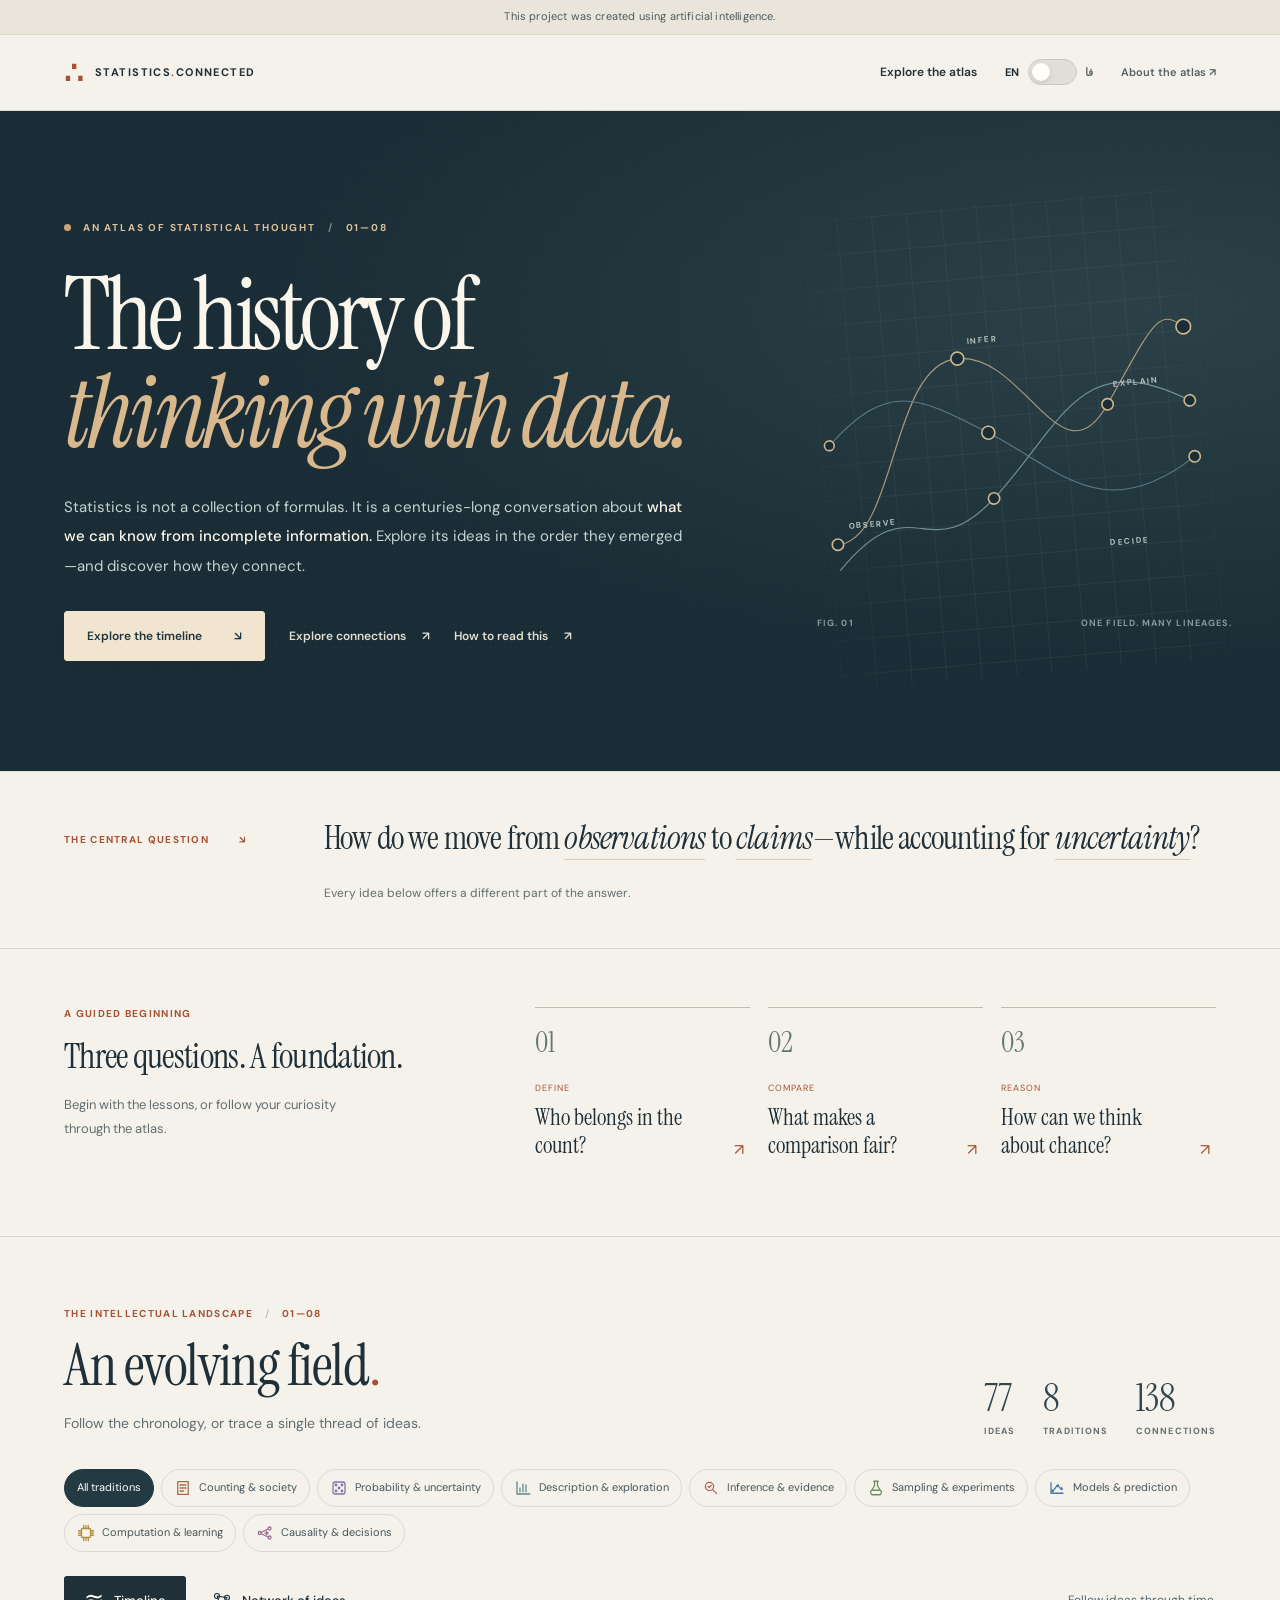
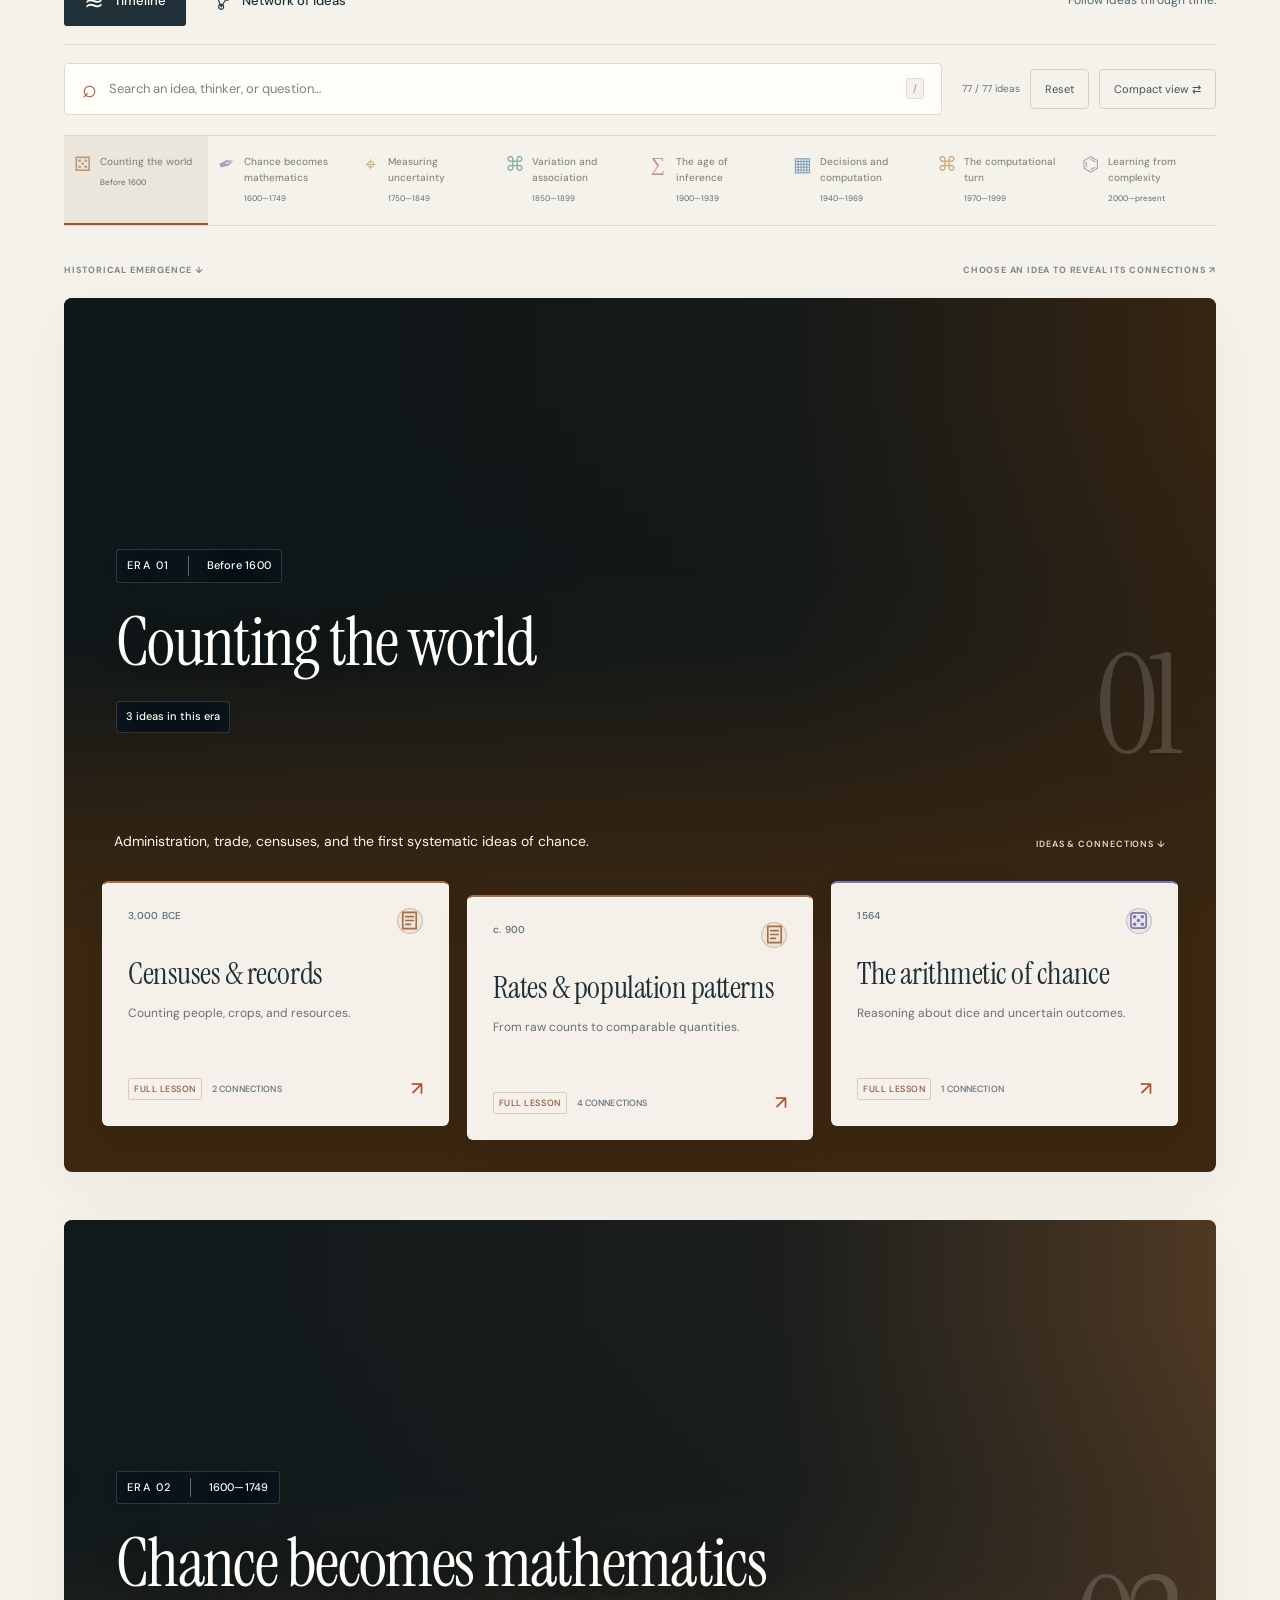
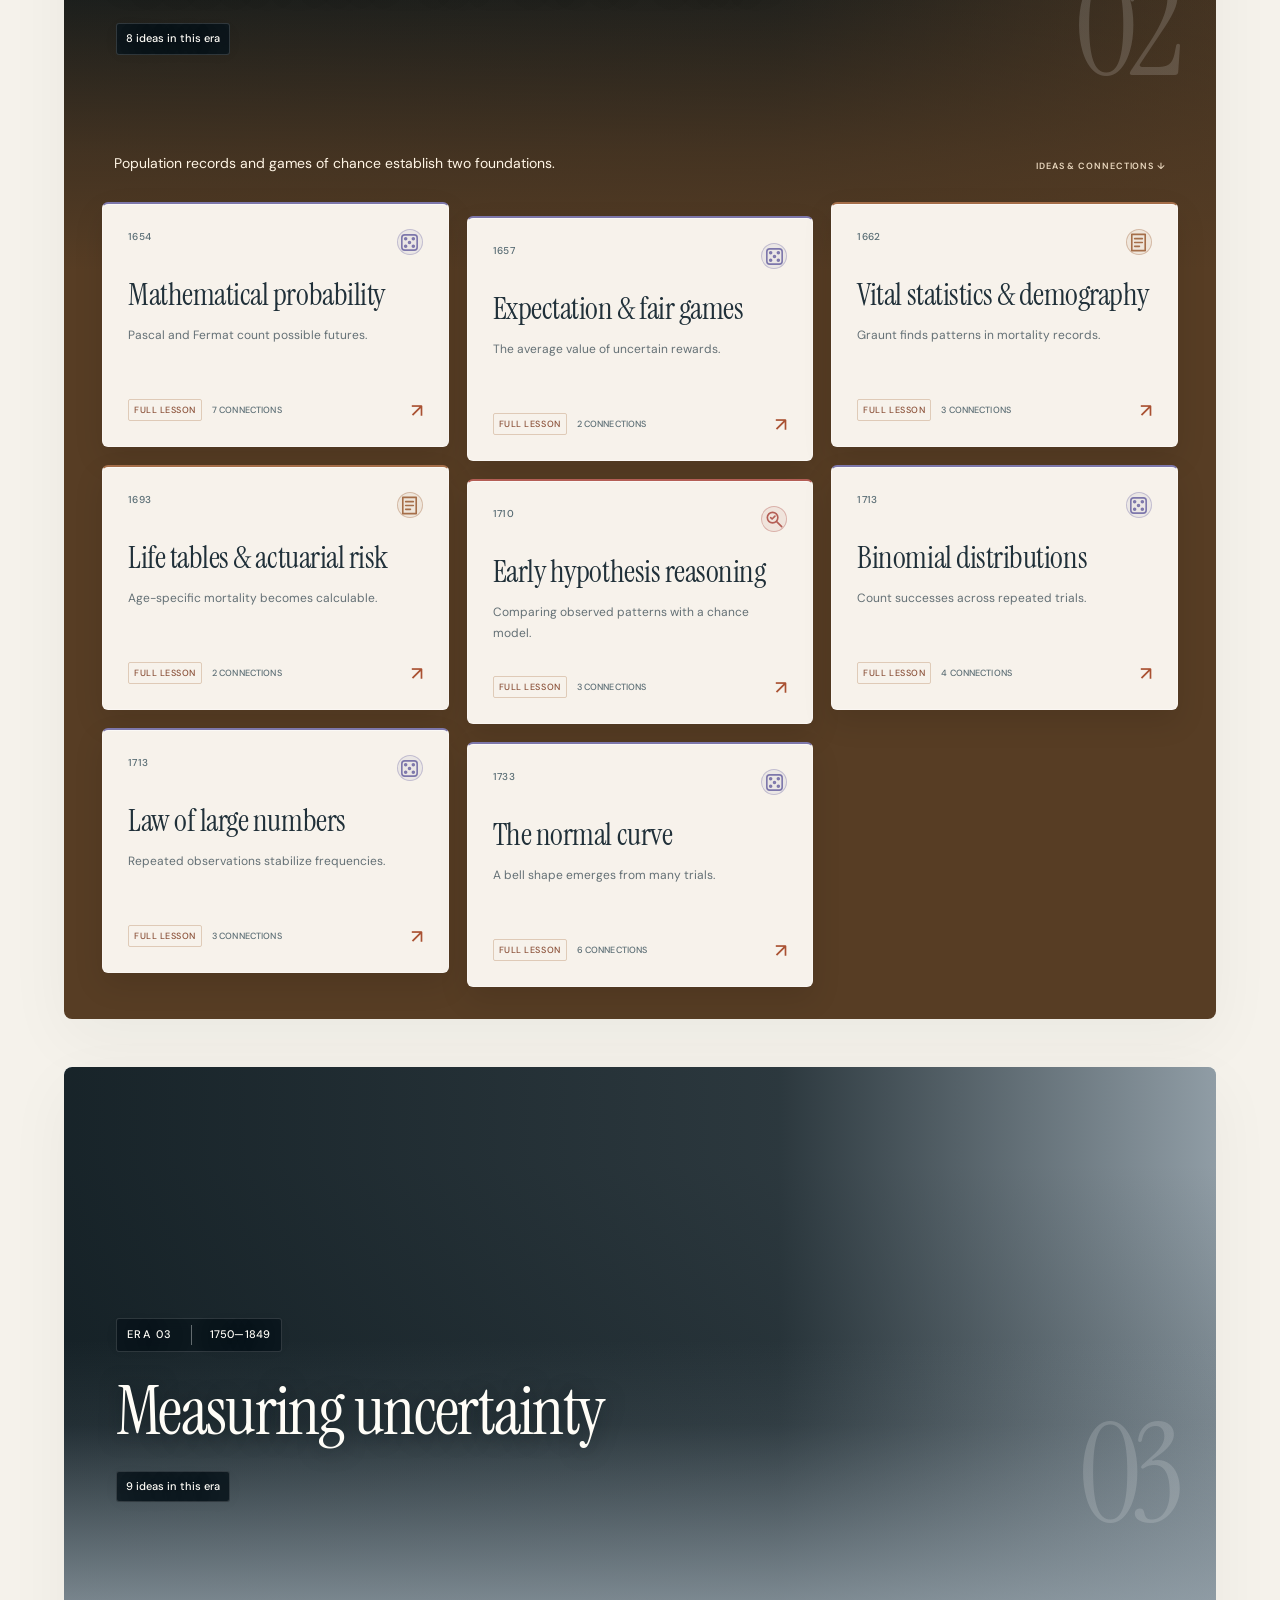
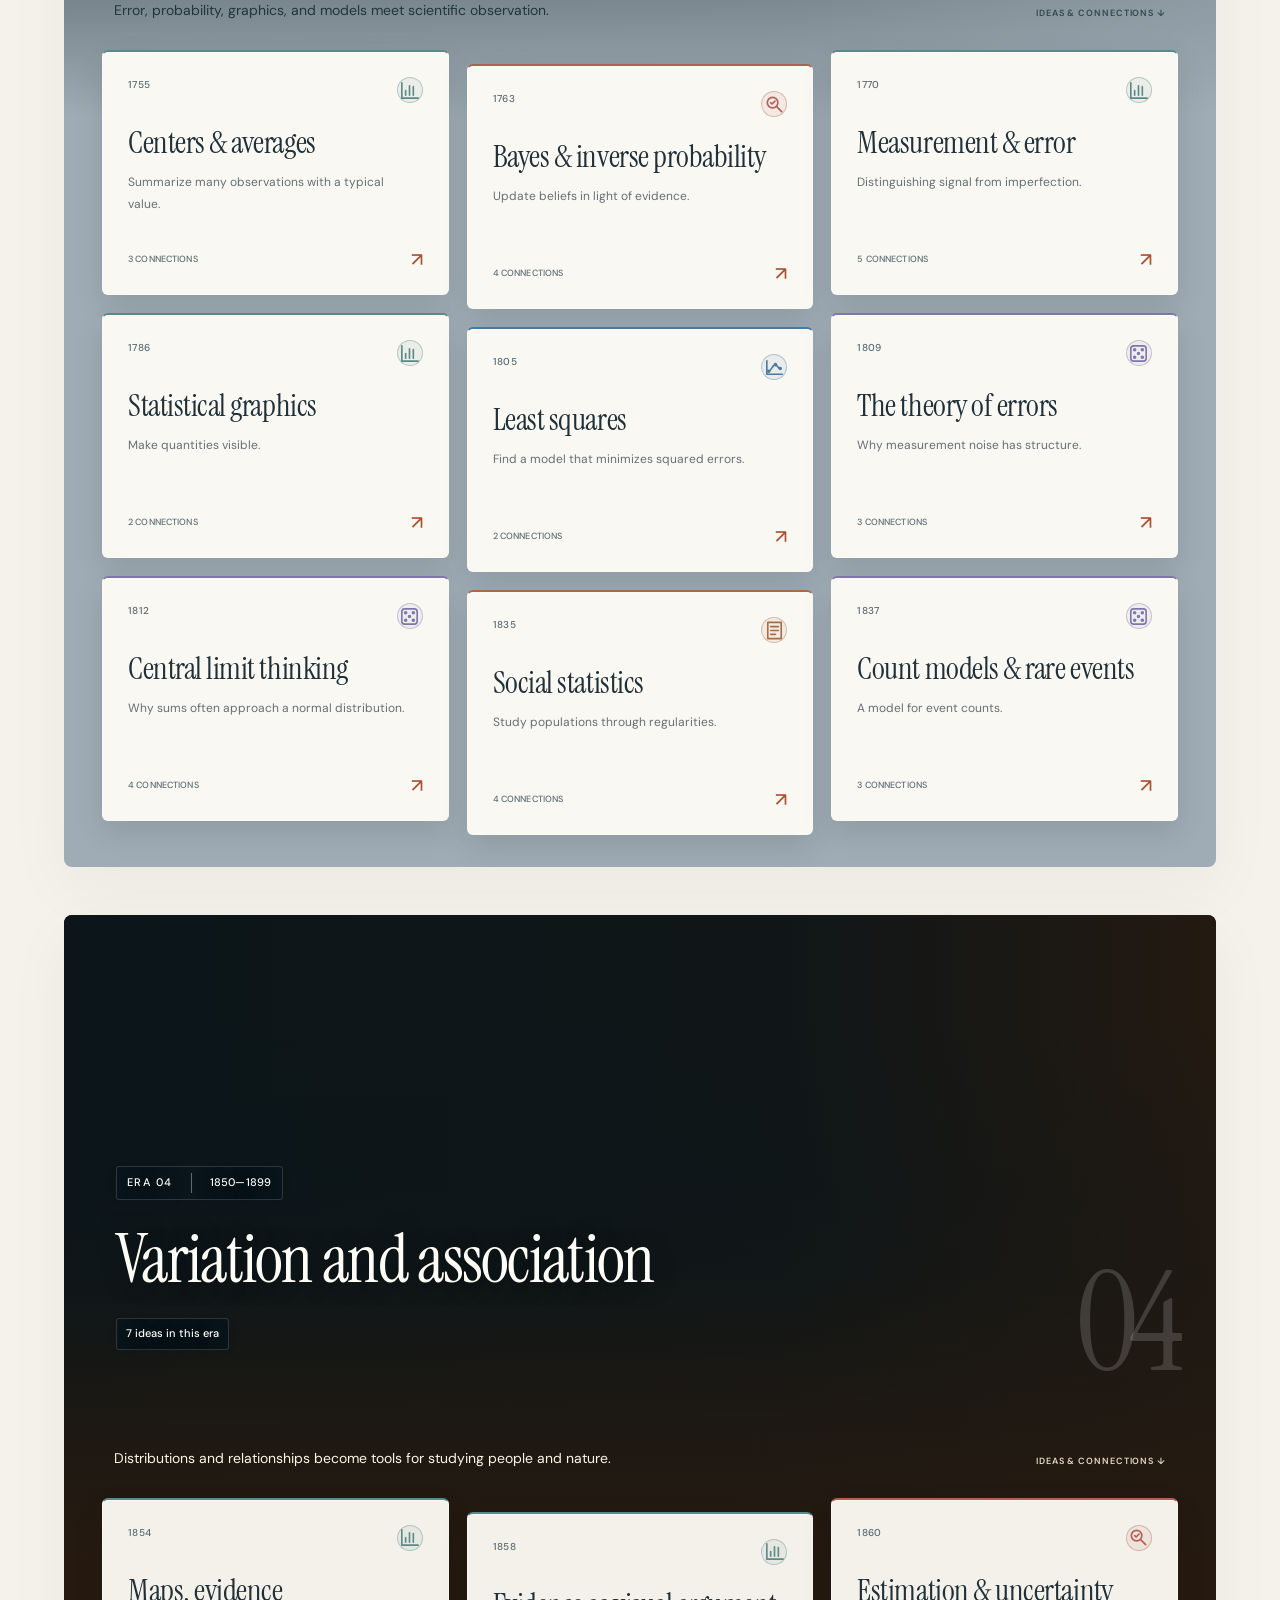
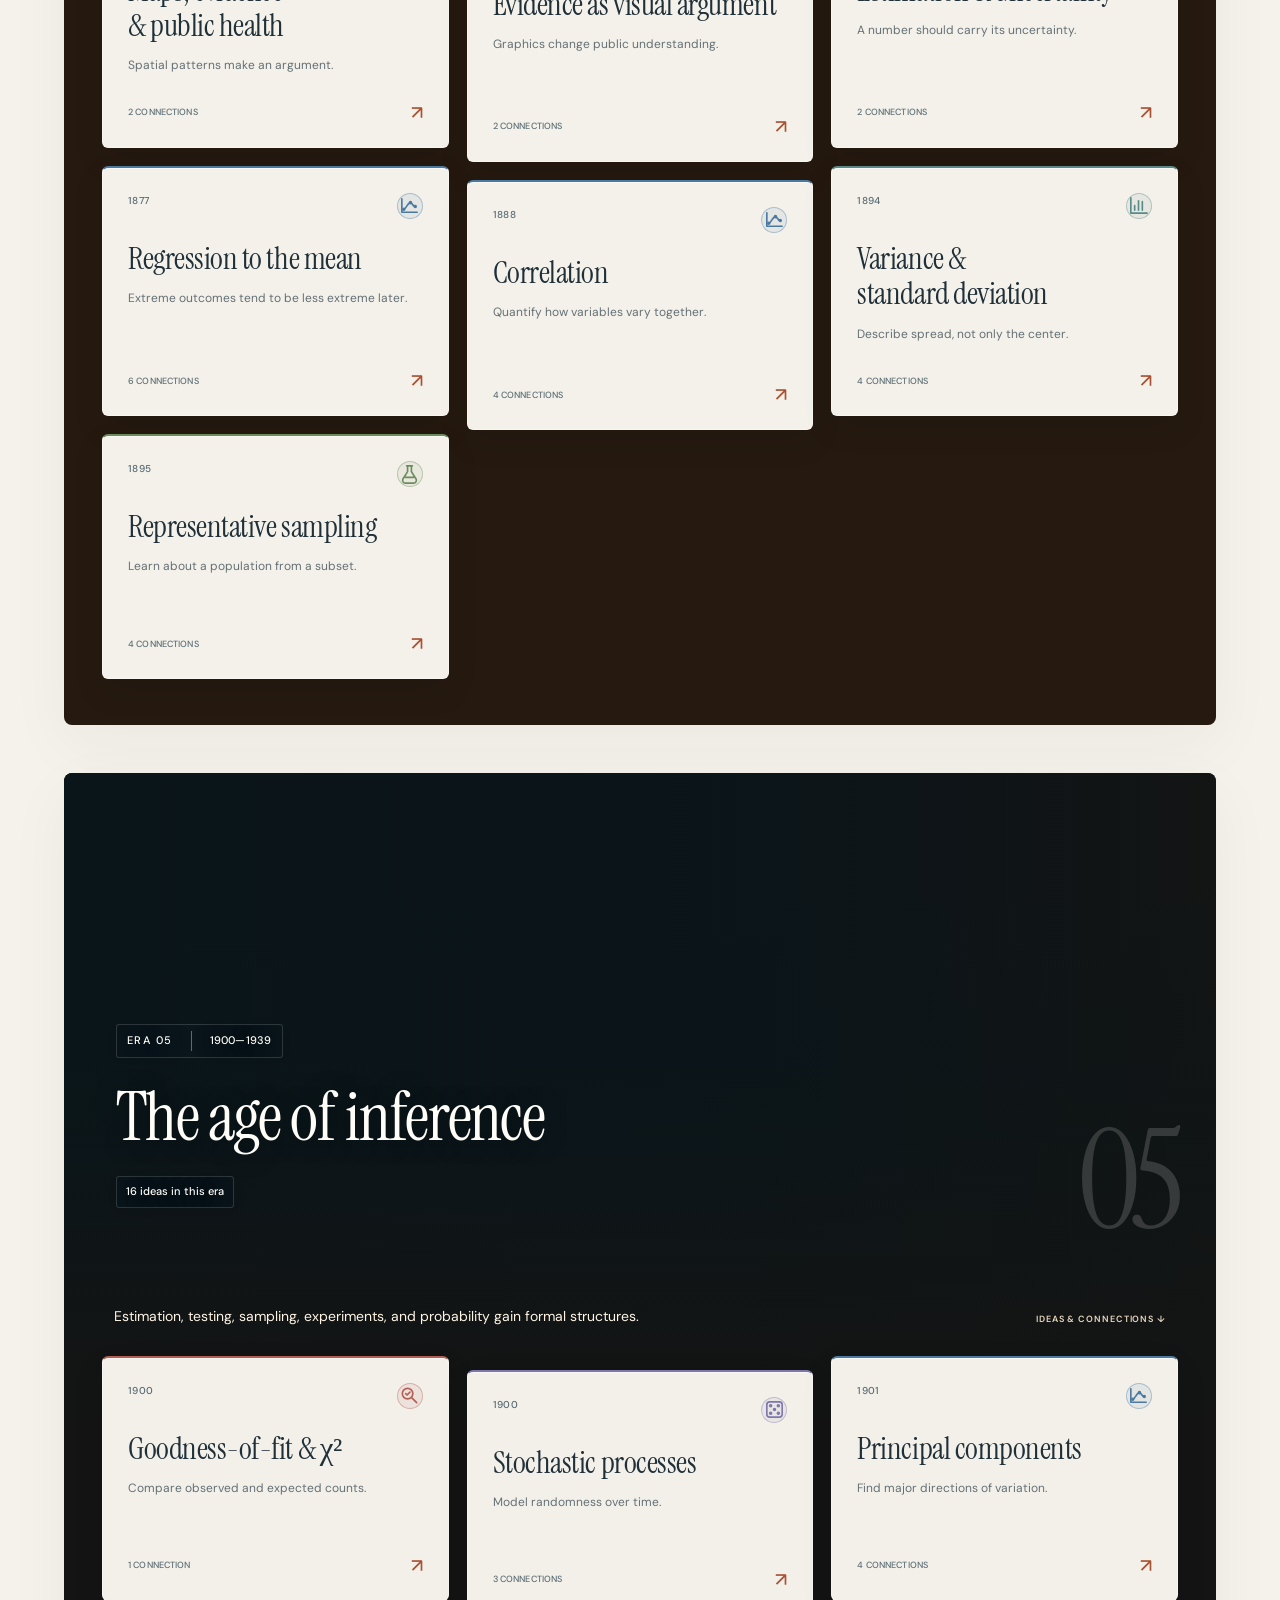
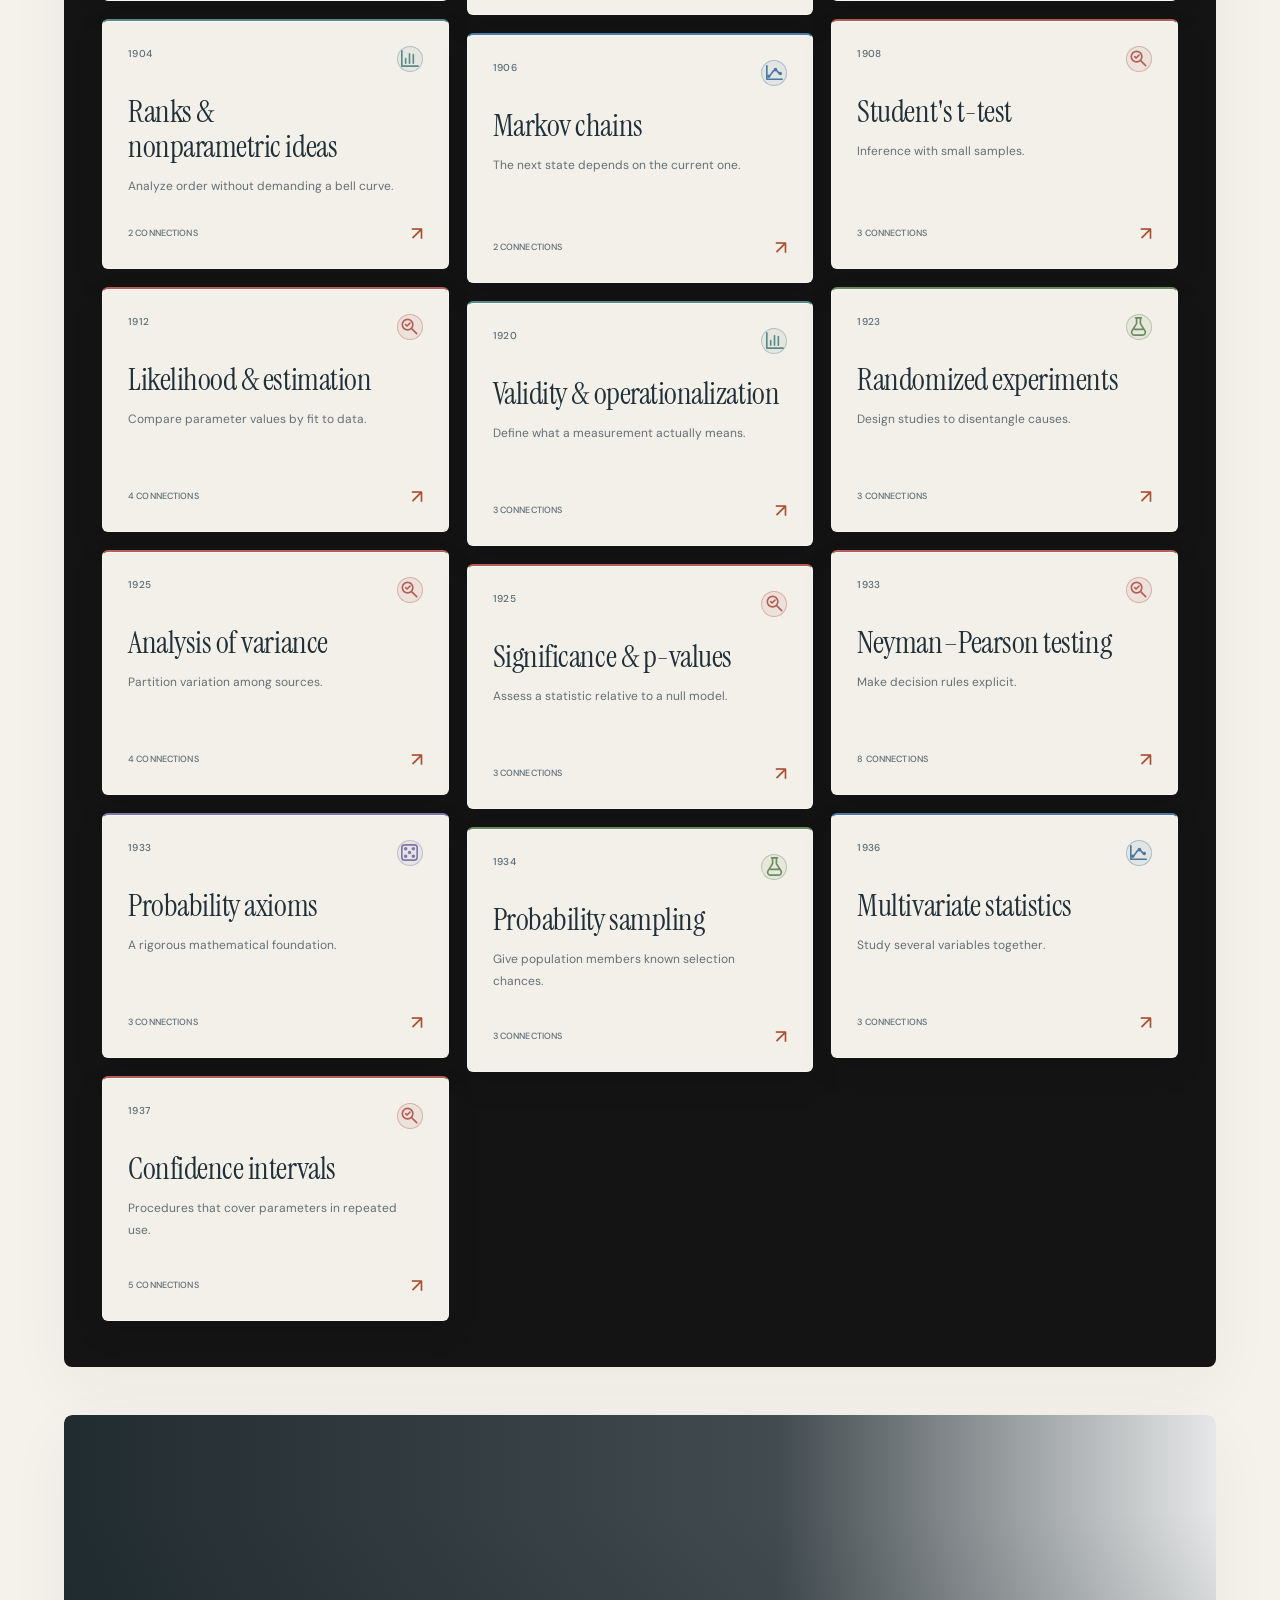
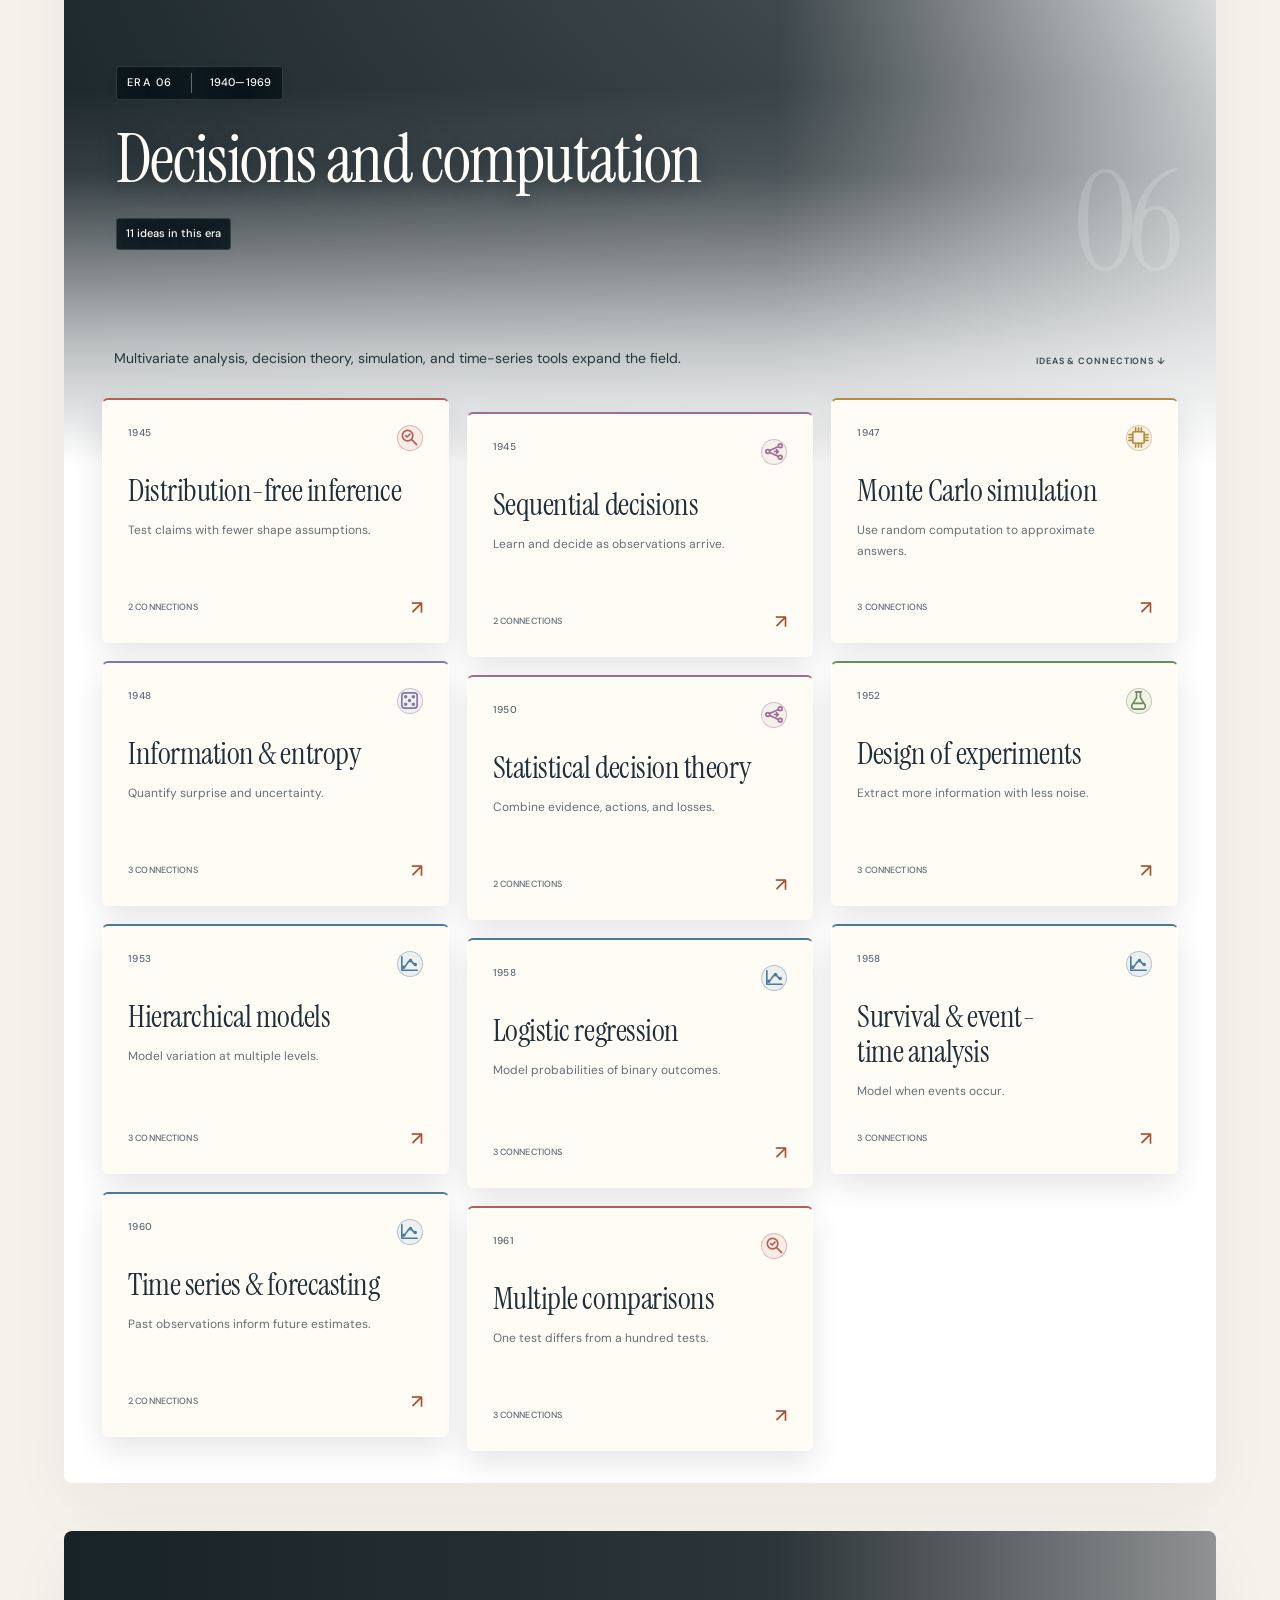
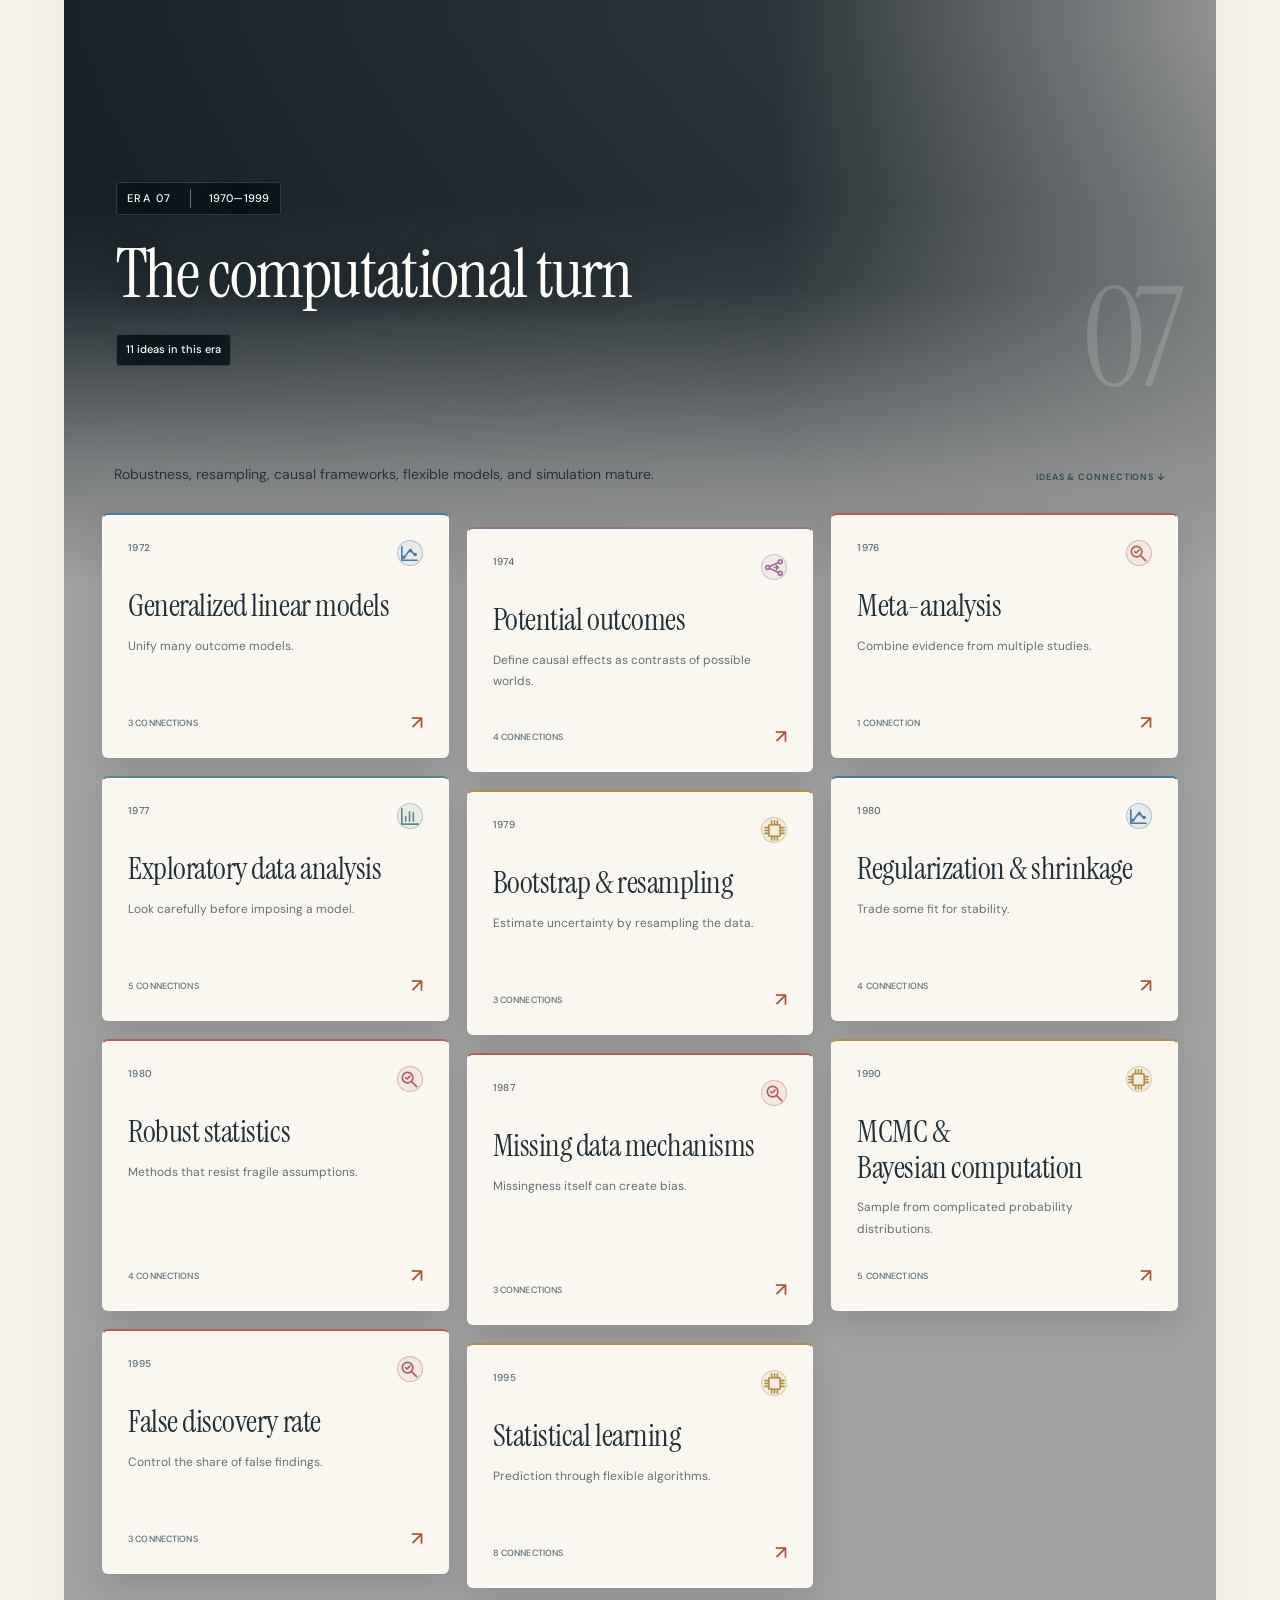
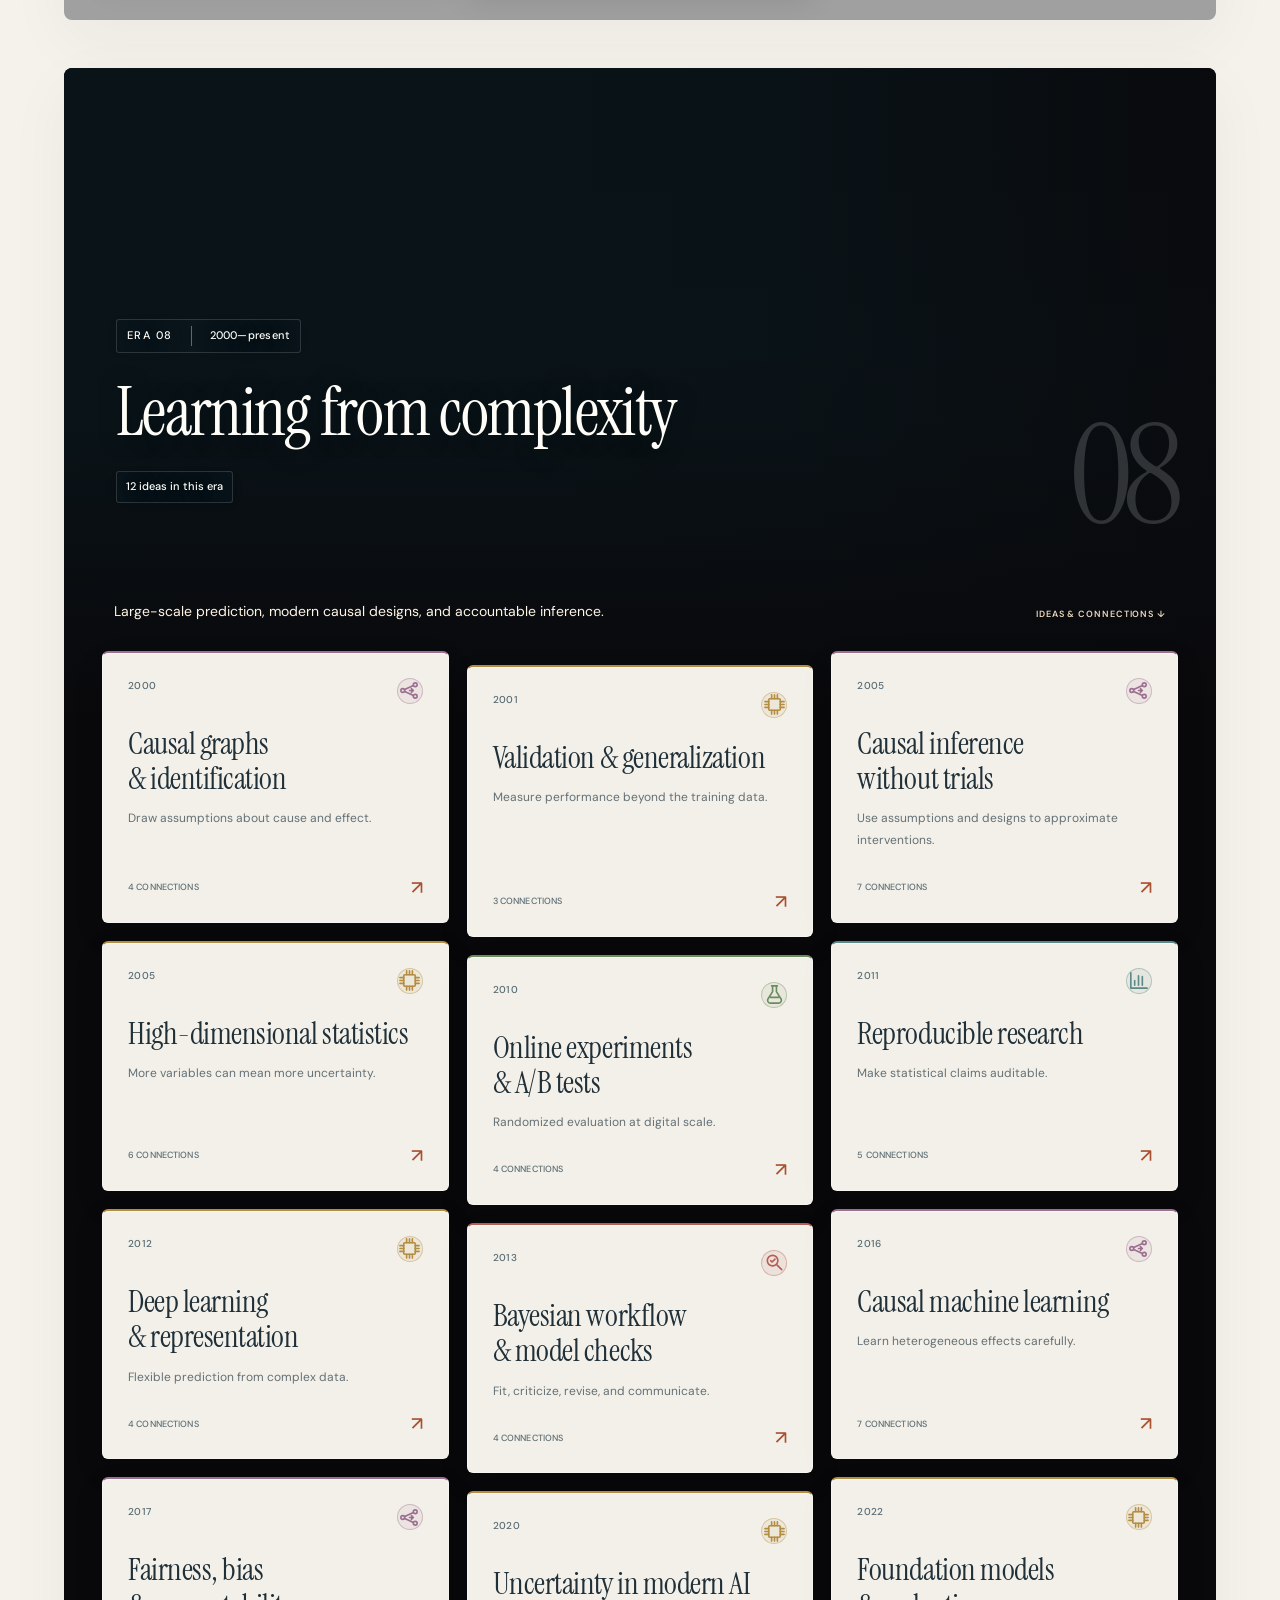
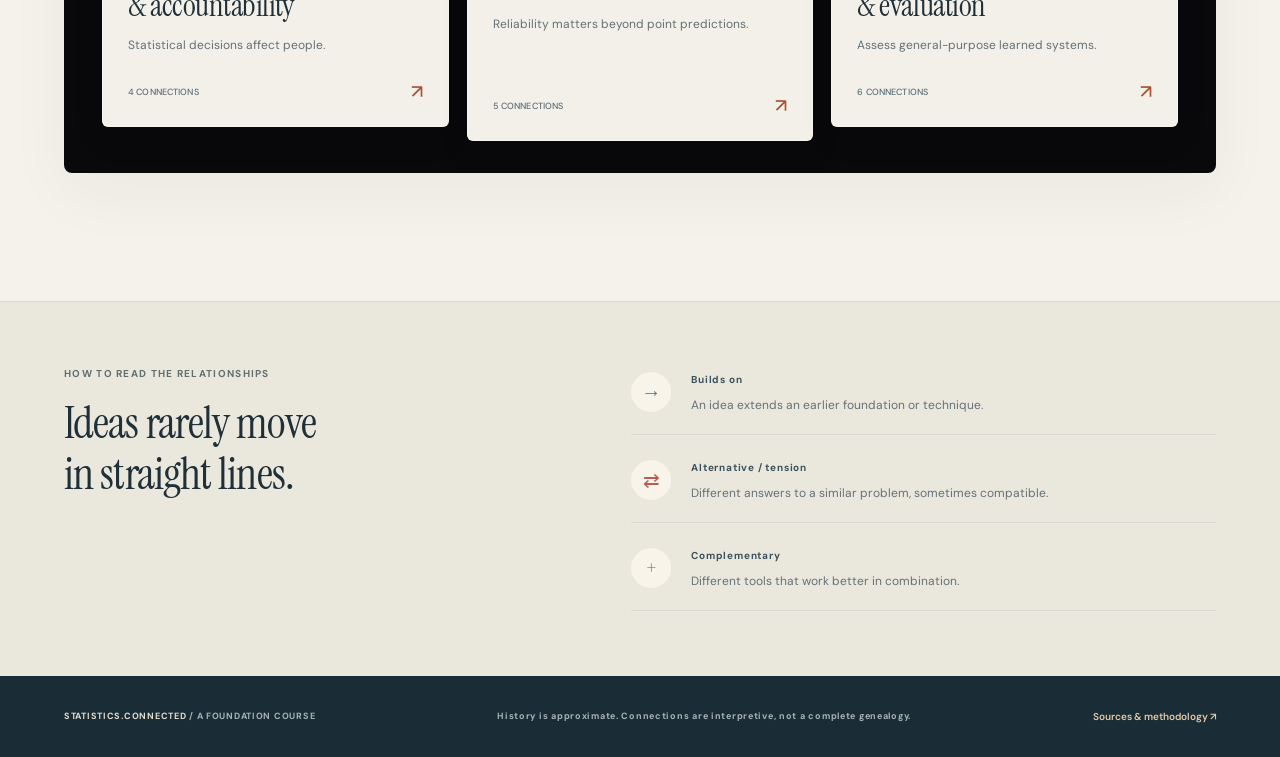
==== index.html @ 364b7c8a "First release; statistics course" ====
<!doctype html>
<html lang="en">
<head>
  <meta charset="utf-8" />
  <meta name="viewport" content="width=device-width, initial-scale=1" />
  <meta name="theme-color" content="#f6f4ef" />
  <meta name="description" content="An interactive intellectual history of statistics, from counting and uncertainty to modern causal inference and data science." />
  <title>Statistics, Connected — An Atlas of Ideas</title>
  <link rel="stylesheet" href="assets/css/main.css" />
  <link rel="stylesheet" href="assets/css/era-scenes.css" />
  <link rel="stylesheet" href="assets/css/design-system.css" />
  <link rel="stylesheet" href="assets/css/network.css" />
  <link rel="stylesheet" href="assets/css/timeline-scenes.css" />
  <script defer src="assets/js/data/atlas.js"></script>
  <script defer src="assets/js/data/atlas-fa.js"></script>
  <script defer src="assets/js/atlas/i18n.js"></script>
  <script defer src="assets/js/data/timeline-scenes.js"></script>
  <script defer src="assets/js/era-scenes.js"></script>
  <script defer src="assets/js/atlas/network.js"></script>
  <script defer src="assets/js/atlas/app.js"></script>
</head>
<body>
  <a class="skip" href="#atlas">Skip to the atlas</a>
  <p class="project-note">This project was created using artificial intelligence.</p>
  <header class="topbar">
    <a class="brand" href="#top" aria-label="Statistics, Connected — home"><span class="brand-mark">∴</span><span>STATISTICS<span class="brand-dot">.</span>CONNECTED</span></a>
    <div class="top-right"><a class="header-atlas-link" href="#atlas" data-copy="timeline">Explore the atlas</a><button type="button" id="langSwitch" class="language-switch" role="switch" aria-checked="false" aria-label="Switch language to Persian" title="فارسی"><span class="language-switch-label language-en">EN</span><span class="language-switch-track"><span class="language-switch-knob"></span></span><span class="language-switch-label language-fa">فا</span></button><button id="aboutBtn" class="plain-link">About the atlas <span aria-hidden="true">↗</span></button></div>
  </header>
  <main id="top">
    <section class="hero" aria-labelledby="heroTitle">
      <div class="hero-copy"><div class="eyebrow"><span class="pulse"></span> AN ATLAS OF STATISTICAL THOUGHT <span class="eyebrow-divider">/</span> 01—08</div>
        <h1 id="heroTitle">The history of<br><em>thinking with data.</em></h1>
        <p class="hero-desc">Statistics is not a collection of formulas. It is a centuries-long conversation about <strong>what we can know from incomplete information.</strong> Explore its ideas in the order they emerged—and discover how they connect.</p>
        <div class="hero-actions"><a class="primary-button" href="#atlas" id="timelineExplore">Explore the timeline <span>↘</span></a><button type="button" class="secondary-button" id="networkExplore">Explore connections <span aria-hidden="true">↗</span></button><button class="secondary-button" id="guideBtn">How to read this <span>↗</span></button></div>
      </div>
      <div class="hero-graphic" aria-hidden="true"><div class="graphic-grid"></div><svg viewBox="0 0 510 420" preserveAspectRatio="xMidYMid meet"><g class="graphic-lines"><path d="M35 320 C108 320 118 105 201 105 S315 272 380 177 S452 64 481 90"/><path d="M35 352 C135 250 140 362 231 280 S352 101 481 181"/><path d="M35 198 C115 123 149 148 231 199 S361 328 481 250"/></g><g class="graphic-nodes"><circle cx="35" cy="320" r="7"/><circle cx="201" cy="105" r="8"/><circle cx="380" cy="177" r="7"/><circle cx="481" cy="90" r="9"/><circle cx="231" cy="280" r="7"/><circle cx="481" cy="181" r="7"/><circle cx="35" cy="198" r="6"/><circle cx="231" cy="199" r="8"/><circle cx="481" cy="250" r="7"/></g><g class="graphic-labels"><text x="50" y="302">OBSERVE</text><text x="214" y="88">INFER</text><text x="389" y="156">EXPLAIN</text><text x="368" y="350">DECIDE</text></g></svg><div class="hero-graphic-caption"><span>FIG. 01</span><span>ONE FIELD. MANY LINEAGES.</span></div></div>
    </section>
    <section class="definition" aria-label="The fundamental question"><div class="definition-id">THE CENTRAL QUESTION <span>↘</span></div><div><p>How do we move from <span>observations</span> to <span>claims</span>—while accounting for <span>uncertainty</span>?</p><div class="definition-sub">Every idea below offers a different part of the answer.</div></div></section>
    <section class="learning-path" aria-labelledby="pathTitle"><div class="learning-path__intro"><span class="eyebrow" data-copy="guided">A GUIDED BEGINNING</span><h2 id="pathTitle" data-copy="pathTitle">Three questions. A foundation.</h2><p data-copy="pathIntro">Begin with the lessons, or follow your curiosity through the atlas.</p></div><div class="learning-path__steps"><a href="lessons.html#topic/census"><span class="path-number">01</span><span><small data-copy="step1tag">DEFINE</small><b data-copy="step1">Who belongs in the count?</b></span><span aria-hidden="true">↗</span></a><a href="lessons.html#topic/rates"><span class="path-number">02</span><span><small data-copy="step2tag">COMPARE</small><b data-copy="step2">What makes a comparison fair?</b></span><span aria-hidden="true">↗</span></a><a href="lessons.html#topic/chance-early"><span class="path-number">03</span><span><small data-copy="step3tag">REASON</small><b data-copy="step3">How can we think about chance?</b></span><span aria-hidden="true">↗</span></a></div><a id="continueReading" class="continue-reading" hidden></a></section>
    <section id="atlas" class="atlas" aria-labelledby="atlasTitle">
      <div class="atlas-heading"><div><div class="eyebrow muted">THE INTELLECTUAL LANDSCAPE <span class="eyebrow-divider">/</span> 01—08</div><h2 id="atlasTitle">An evolving field<span class="heading-period">.</span></h2><p>Follow the chronology, or trace a single thread of ideas.</p></div><div class="atlas-stats"><div><strong id="topicCount">—</strong><span>IDEAS</span></div><div><strong>8</strong><span>TRADITIONS</span></div><div><strong id="relationshipCount">—</strong><span>CONNECTIONS</span></div></div></div>
      <div class="legend" id="legend" aria-label="Select a tradition"></div>
      <div class="atlas-view-switch" role="group" aria-label="Atlas view"><button type="button" id="timelineView" aria-pressed="true"><span aria-hidden="true">≋</span><span data-view-label="timeline">Timeline</span></button><button type="button" id="networkView" aria-pressed="false"><svg viewBox="0 0 24 24" aria-hidden="true"><path d="m6 6 12 2-7 11-5-13m5 13L18 8"/><circle cx="6" cy="6" r="3"/><circle cx="18" cy="8" r="3"/><circle cx="11" cy="19" r="3"/></svg><span data-view-label="network">Network of ideas</span></button><p id="viewDescription">Follow ideas through time.</p></div>
      <div class="toolbar"><label class="search-box"><span aria-hidden="true">⌕</span><input id="search" type="search" placeholder="Search an idea, thinker, or question…" aria-label="Search topics"/><kbd>/</kbd></label><div class="toolbar-right"><span id="resultCount" class="result-label"></span><button id="clearFilters" class="tool-button">Reset</button><button id="densityBtn" class="tool-button" aria-pressed="false">Compact view <span>⇄</span></button></div></div>
      <div class="era-nav" id="eraNav" aria-label="Jump to a historical period"></div>
      <div class="timeline-caption"><span>HISTORICAL EMERGENCE ↓</span><span>CHOOSE AN IDEA TO REVEAL ITS CONNECTIONS ↗</span></div>
      <div id="timeline" class="timeline" aria-live="polite"></div>
      <section id="network" class="network" aria-label="Network of statistical ideas" hidden></section>
      <div id="noResults" class="no-results" hidden><h3>No ideas found.</h3><p>Try another keyword or reset the filters.</p></div>
    </section>
    <section class="reading-key" aria-labelledby="readTitle"><div><div class="eyebrow muted">HOW TO READ THE RELATIONSHIPS</div><h2 id="readTitle">Ideas rarely move<br>in straight lines.</h2></div><div class="key-types"><div><span class="key-icon prerequisite">→</span><div><b>Builds on</b><p>An idea extends an earlier foundation or technique.</p></div></div><div><span class="key-icon alternative">⇄</span><div><b>Alternative / tension</b><p>Different answers to a similar problem, sometimes compatible.</p></div></div><div><span class="key-icon complement">+</span><div><b>Complementary</b><p>Different tools that work better in combination.</p></div></div></div></section>
    <footer class="footer"><span>STATISTICS.CONNECTED <span class="footer-faint">/ A FOUNDATION COURSE</span></span><span>History is approximate. Connections are interpretive, not a complete genealogy.</span><button id="sourcesBtn" class="plain-link">Sources & methodology ↗</button></footer>
  </main>
  <div class="backdrop" id="backdrop" hidden></div>
  <aside class="detail" id="detail" role="dialog" aria-modal="true" aria-labelledby="detailTitle" aria-hidden="true" tabindex="-1"><div class="detail-scroll"><div class="detail-top"><span id="detailFamily" class="detail-family"></span><button id="closeDetail" class="close-button" aria-label="Close topic details">×</button></div><div class="detail-year" id="detailYear"></div><h2 id="detailTitle"></h2><p class="detail-subtitle" id="detailSubtitle"></p><div class="detail-line"></div><div class="detail-block"><div class="detail-label">THE ESSENTIAL IDEA</div><p id="detailBody"></p></div><div class="detail-block"><div class="detail-label">THE QUESTION IT ANSWERS</div><p class="detail-question" id="detailQuestion"></p></div><div class="detail-block"><div class="detail-label">FOUNDATIONAL CONCEPTS</div><div id="detailTerms" class="term-list"></div></div><div class="detail-block"><div class="detail-label">INTELLECTUAL CONNECTIONS</div><div id="detailRelations" class="relation-list"></div></div><div class="detail-next"><span>COMING NEXT</span><p>Detailed lessons, examples, exercises, and datasets will live here in a later phase.</p></div><div class="detail-bottom"><button id="copyLink" class="primary-button small">Copy topic link ↗</button><span id="copyStatus" role="status"></span></div></div></aside>
  <div class="info-modal" id="infoModal" role="dialog" aria-modal="true" aria-labelledby="infoTitle" aria-hidden="true" hidden><div class="info-top"><span class="eyebrow muted">FIELD NOTES</span><button id="closeInfo" class="close-button" aria-label="Close information">×</button></div><h2 id="infoTitle"></h2><div id="infoContent"></div></div>
</body>
</html>
---- assets/css/main.css ----
@import url('https://fonts.googleapis.com/css2?family=Vazirmatn:wght@300;400;500;600;700;800&display=swap');
@import url('https://fonts.googleapis.com/css2?family=DM+Sans:wght@400;500;600;700&family=Instrument+Serif:ital@0;1&display=swap');
:root{--paper:#f6f4ef;--white:#fffdfa;--ink:#202b2a;--muted:#737b78;--line:#dddeda;--orange:#bb633c;--serif:'Instrument Serif',Georgia,serif;--sans:'DM Sans',Arial,sans-serif;--records:#a56e49;--chance:#7d77ab;--description:#598a87;--inference:#b45e55;--design:#6b8c5e;--models:#4a79a2;--computing:#b38d42;--causality:#9c6f91}
*{box-sizing:border-box}html{scroll-behavior:smooth;scroll-padding-top:84px}body{margin:0;background:var(--paper);color:var(--ink);font-family:var(--sans);-webkit-font-smoothing:antialiased}body.lock{overflow:hidden}a{color:inherit;text-decoration:none}button,input{font:inherit}button{cursor:pointer}button:focus-visible,a:focus-visible,input:focus-visible{outline:3px solid var(--orange);outline-offset:3px}.skip{position:absolute;left:-9999px;top:10px}.skip:focus{left:10px;z-index:100;background:white;padding:10px}.topbar{height:78px;border-bottom:1px solid var(--line);display:flex;align-items:center;justify-content:space-between;padding:0 5%;gap:24px}.brand{font-size:12px;font-weight:700;letter-spacing:.105em;display:flex;align-items:center;gap:12px;white-space:nowrap}.brand-mark{font-size:26px;letter-spacing:0;color:var(--orange);font-family:Georgia}.brand-dot{color:var(--orange)}.top-right{display:flex;gap:36px;align-items:center}.eyebrow,.definition-id,.detail-label,.detail-family,.atlas-stats span,.timeline-caption,.card-year,.card-family,.hero-graphic-caption,.footer,.key-types b,.detail-next span{font-size:10px;font-weight:700;letter-spacing:.13em}.plain-link{background:none;border:0;padding:0;color:var(--ink);font-size:12px;font-weight:600}.plain-link:hover{text-decoration:underline}.hero{min-height:610px;padding:90px 5% 82px;display:grid;grid-template-columns:1.12fr .88fr;align-items:center;gap:40px;max-width:1680px;margin:auto}.eyebrow{color:var(--orange);display:flex;align-items:center;gap:12px}.eyebrow.muted{color:var(--muted)}.pulse{width:7px;height:7px;border-radius:50%;background:var(--orange)}.eyebrow-divider{color:#c5c3bd}.hero h1{font-family:var(--serif);font-size:clamp(66px,6.7vw,113px);font-weight:400;letter-spacing:-.052em;line-height:.96;margin:31px 0 30px}.hero h1 em{color:var(--orange);font-weight:400}.hero-desc{font-size:16px;color:#69706d;line-height:1.85;max-width:570px}.hero-desc strong{color:#3e4945;font-weight:600}.hero-actions{display:flex;align-items:center;gap:26px;margin-top:34px;flex-wrap:wrap}.primary-button{border:1px solid var(--ink);background:var(--ink);color:#fff;padding:17px 23px;font-size:12px;font-weight:600;display:inline-flex;gap:32px;align-items:center;justify-content:space-between;transition:background .2s,transform .2s}.primary-button:hover{background:#41514d;transform:translateY(-2px)}.secondary-button{background:none;border:0;font-size:12px;font-weight:600;display:flex;gap:16px;padding:12px 0}.secondary-button:hover{color:var(--orange)}.hero-graphic{height:410px;position:relative;display:flex;align-items:center;justify-content:center}.graphic-grid{position:absolute;inset:25px 0;background-image:linear-gradient(to right,#c9cfc83f 1px,transparent 1px),linear-gradient(to bottom,#c9cfc83f 1px,transparent 1px);background-size:48px 48px;mask-image:linear-gradient(to right,transparent,#000 25%,#000 85%,transparent)}.hero-graphic svg{position:relative;width:100%;max-height:430px;overflow:visible}.graphic-lines path{fill:none;stroke-width:1.3;stroke:#adb2a6}.graphic-lines path:nth-child(2){stroke:var(--orange);stroke-width:1.9}.graphic-nodes circle{fill:var(--paper);stroke:#80938a;stroke-width:2.5}.graphic-nodes circle:nth-child(3n){stroke:var(--orange)}.graphic-labels text{font:700 11px var(--sans);letter-spacing:2px;fill:#8b948f}.hero-graphic-caption{position:absolute;bottom:0;left:0;right:0;display:flex;justify-content:space-between;color:#9ba19a}.definition{display:grid;grid-template-columns:28% 1fr;gap:30px;background:#eaece5;border-top:1px solid #e1e3dc;border-bottom:1px solid #dfe1db;padding:55px 5%}.definition-id{color:var(--orange);display:flex;gap:30px;padding-top:14px}.definition p{font-family:var(--serif);font-size:clamp(30px,3.4vw,55px);line-height:1.12;letter-spacing:-.025em;margin:0;max-width:870px}.definition p span{color:var(--orange);font-style:italic}.definition-sub{color:var(--muted);font-size:12px;margin-top:24px}.atlas{padding:110px 5% 90px;max-width:1680px;margin:auto}.atlas-heading{display:flex;justify-content:space-between;gap:30px;align-items:end;margin-bottom:52px}.atlas-heading h2{font-family:var(--serif);font-weight:400;letter-spacing:-.04em;font-size:clamp(50px,5vw,78px);margin:17px 0 8px}.heading-period{color:var(--orange)}.atlas-heading p{font-size:14px;color:var(--muted);margin:0}.atlas-stats{display:flex;gap:42px}.atlas-stats>div{display:flex;flex-direction:column;gap:8px}.atlas-stats strong{font-family:var(--serif);font-size:42px;font-weight:400;line-height:1}.atlas-stats span{color:#939990;white-space:nowrap}.legend{display:flex;flex-wrap:wrap;gap:8px;margin-bottom:28px}.legend-btn{padding:10px 13px;border:1px solid #d9dcd5;border-radius:2px;background:transparent;color:#6e7771;font-size:11px;display:flex;align-items:center;gap:8px;transition:all .15s}.legend-btn:hover,.legend-btn.active{background:var(--ink);color:white;border-color:var(--ink)}.toolbar{display:flex;justify-content:space-between;gap:15px;align-items:center;border-block:1px solid var(--line);padding:15px 0}.search-box{display:flex;align-items:center;gap:12px;max-width:560px;flex:1}.search-box>span{font-size:28px;color:var(--orange);line-height:1}.search-box input{background:transparent;border:0;outline:none;width:100%;font-size:13px;padding:8px 0;color:var(--ink)}.search-box input::placeholder{color:#9da49b}.search-box kbd{border:1px solid #cdd1ca;color:#a4a8a0;font:11px var(--sans);padding:3px 6px}.toolbar-right{display:flex;align-items:center;gap:15px;white-space:nowrap}.tool-button{background:transparent;border:1px solid #d8dbd4;padding:9px 12px;font-size:11px;color:#59635c}.tool-button:hover{border-color:var(--ink);color:var(--ink)}.result-label{font-size:11px;color:var(--muted)}.era-nav{display:flex;gap:3px;overflow:auto;scrollbar-width:thin;margin-top:30px;padding-bottom:5px}.era-nav a{flex:1;min-width:112px;padding:12px 11px;border-top:3px solid #d8dcd6;color:#818a82;font-size:11px;white-space:nowrap}.era-nav a:hover{border-top-color:var(--orange);color:var(--ink)}.timeline-caption{display:flex;justify-content:space-between;gap:20px;color:#949b92;padding:55px 0 21px;border-bottom:1px solid var(--line)}.timeline{position:relative}.era-grid{display:grid;grid-template-columns:repeat(3,minmax(0,1fr));gap:11px;align-items:stretch}.topic-card{position:relative;min-height:178px;text-align:left;border:1px solid #dee0da;background:#faf9f5;padding:19px 19px 18px;display:flex;flex-direction:column;align-items:stretch;transition:box-shadow .18s,border-color .18s,transform .18s,opacity .18s}.topic-card:hover{border-color:#abb1a6;box-shadow:0 9px 30px #26312a0b;transform:translateY(-3px)}.topic-card:focus-visible{z-index:2}.topic-card.is-linked{border-color:var(--orange);box-shadow:inset 0 0 0 1px #bb633c50}.card-header{display:flex;justify-content:space-between;gap:12px;align-items:start}.card-year{color:#8e958d;white-space:nowrap;font-variant-numeric:tabular-nums}.card-family{font-size:9px;letter-spacing:.075em;color:var(--family-color);text-transform:uppercase;text-align:right}.card-title{font:400 27px/1.04 var(--serif);letter-spacing:-.015em;margin:23px 0 9px}.card-description{font-size:11px;line-height:1.6;color:#7d867e;margin:0;flex:1}.card-bottom{margin-top:14px;display:flex;align-items:center;justify-content:space-between;color:#9ca29a;font-size:10px}.card-bottom .card-arrow{font-size:19px;line-height:1;color:var(--orange)}.topic-card:before{content:'';height:3px;background:var(--family-color);position:absolute;top:-1px;left:-1px;right:-1px;transform:scaleX(.16);transform-origin:left;transition:transform .2s}.topic-card:hover:before,.topic-card.is-linked:before{transform:scaleX(1)}.timeline.compact .topic-card{min-height:113px;padding:13px 15px}.timeline.compact .card-title{font-size:21px;margin:14px 0 6px}.timeline.compact .card-description{display:none}.timeline.compact .card-bottom{margin-top:5px}.timeline.compact .era-grid{grid-template-columns:repeat(4,minmax(0,1fr))}.no-results{text-align:center;padding:80px}.no-results h3{font:38px var(--serif);margin:0}.no-results p{color:var(--muted)}.reading-key{background:#eaece5;padding:68px 5%;display:grid;grid-template-columns:1fr 1.2fr;gap:60px;border-top:1px solid var(--line)}.reading-key h2{font:400 clamp(34px,3.7vw,56px)/1.08 var(--serif);letter-spacing:-.03em;margin:18px 0}.key-types{display:grid;gap:20px}.key-types>div{display:flex;gap:20px;align-items:center;border-bottom:1px solid #d9dcd4;padding-bottom:17px}.key-icon{height:36px;width:36px;display:grid;place-items:center;background:#fbfaf6;font:20px var(--serif);flex:none}.prerequisite{color:var(--models)}.alternative{color:var(--inference)}.complement{color:var(--design)}.key-types b{letter-spacing:.08em}.key-types p{font-size:12px;color:var(--muted);margin:6px 0 0}.footer{padding:28px 5%;display:flex;flex-wrap:wrap;justify-content:space-between;gap:20px;font-size:10px;color:#8a9288}.footer-faint{color:#a9afa6}.footer .plain-link{font-size:11px}.backdrop{position:fixed;inset:0;background:#14201cad;z-index:30;backdrop-filter:blur(3px)}.detail{position:fixed;right:0;top:0;bottom:0;z-index:31;width:min(520px,100%);background:var(--white);transform:translateX(102%);transition:transform .28s ease;visibility:hidden;box-shadow:-15px 0 80px #10181022}.detail.open{visibility:visible;transform:translateX(0)}.detail-scroll{height:100%;overflow:auto;padding:34px 42px 50px}.detail-top,.info-top{display:flex;align-items:center;justify-content:space-between}.detail-family{color:var(--orange)}.close-button{border:1px solid #dedfd9;background:transparent;font:30px/1 var(--serif);width:40px;height:40px;color:var(--ink)}.close-button:hover{background:var(--ink);color:white}.detail-year{font:15px var(--serif);color:#a2a99e;margin-top:55px}.detail h2,.info-modal h2{font:400 57px/1.01 var(--serif);letter-spacing:-.035em;margin:13px 0 15px}.detail-subtitle{font-size:14px;line-height:1.7;color:#767e76}.detail-line{border-top:1px solid var(--line);margin:30px 0}.detail-block{margin:30px 0}.detail-label{color:var(--orange);margin-bottom:13px}.detail-block p{color:#53615b;line-height:1.8;font-size:14px;margin:0}.detail-block .detail-question{font:italic 25px/1.25 var(--serif);color:var(--ink)}.term-list{display:flex;flex-wrap:wrap;gap:7px}.term-list span{background:#edf0e9;color:#5c675d;padding:8px 11px;font-size:11px}.relation-list{display:grid;gap:9px}.relation{width:100%;border:1px solid var(--line);background:transparent;text-align:left;padding:13px;display:grid;grid-template-columns:37px 1fr 21px;align-items:center;gap:12px}.relation:hover{border-color:var(--orange);background:#f9f7f1}.relation-symbol{display:grid;place-items:center;width:32px;height:32px;background:#ecede8;color:#4e6259;font:23px var(--serif)}.relation strong{font:18px var(--serif);display:block}.relation small{font-size:10px;color:#8a9389;display:block;margin-top:4px}.relation-arrow{color:var(--orange)}.detail-next{border-top:1px solid var(--line);padding-top:26px;margin-top:36px}.detail-next span{color:#9d9f98}.detail-next p{font-size:12px;color:#858c83;line-height:1.7}.detail-bottom{display:flex;gap:13px;align-items:center;margin-top:30px}.primary-button.small{padding:13px 16px;font-size:11px}.detail-bottom #copyStatus{font-size:11px;color:var(--muted)}.info-modal{position:fixed;z-index:32;top:50%;left:50%;transform:translate(-50%,-50%);width:min(620px,calc(100% - 30px));max-height:85vh;overflow:auto;background:var(--white);padding:32px 40px 44px;box-shadow:0 12px 70px #1018103d}.info-modal h2{font-size:47px}.info-modal p,.info-modal li{font-size:14px;line-height:1.8;color:#5d6960}.info-modal a{color:var(--orange);text-decoration:underline}.info-modal ul{padding-left:20px}.info-modal .info-note{border-top:1px solid var(--line);padding-top:19px;margin-top:23px;color:#8b938b;font-size:12px}
@media(max-width:1100px){.era-grid{grid-template-columns:repeat(2,minmax(0,1fr))}.timeline.compact .era-grid{grid-template-columns:repeat(3,minmax(0,1fr))}.atlas-stats{gap:20px}.hero{grid-template-columns:1fr .7fr}.hero h1{font-size:clamp(62px,6.5vw,86px)}}
@media(max-width:760px){.topbar{height:64px;padding:0 5%}.hero{padding:72px 5% 64px;display:block;min-height:0}.hero h1{font-size:clamp(57px,12vw,83px)}.hero-graphic{height:210px;margin-top:35px}.hero-graphic-caption{bottom:-7px}.definition{display:block;padding:36px 5%}.definition-id{margin-bottom:23px}.atlas{padding:65px 5%}.atlas-heading{display:block}.atlas-stats{margin-top:28px}.atlas-stats strong{font-size:33px}.toolbar{align-items:stretch;flex-direction:column}.toolbar-right{justify-content:space-between}.era-grid{grid-template-columns:repeat(2,minmax(0,1fr))}.timeline.compact .era-grid{grid-template-columns:repeat(2,minmax(0,1fr))}.topic-card{min-height:160px;padding:14px}.card-title{font-size:23px}.reading-key{display:block;padding:45px 5%}.key-types{margin-top:40px}.footer{line-height:1.8}.timeline-caption span:last-child{display:none}.detail-scroll{padding:25px}.detail h2{font-size:48px}}
@media(max-width:460px){.era-grid,.timeline.compact .era-grid{grid-template-columns:1fr}.topic-card{min-height:130px}.card-title{margin-top:14px}.hero-actions{gap:18px}.hero h1{font-size:54px}.atlas-stats{gap:17px}.atlas-stats span{font-size:8px}.legend-btn{font-size:10px;padding:8px}.detail h2{font-size:43px}.info-modal{padding:23px}.info-modal h2{font-size:40px}}
@media(prefers-reduced-motion:reduce){html{scroll-behavior:auto}*,*:before,*:after{transition:none!important;animation:none!important}}

/* Language switch: compact sliding on/off control, keyboard-accessible. */
.language-switch{display:inline-flex;align-items:center;gap:8px;border:0;background:transparent;padding:6px 0;color:var(--muted);white-space:nowrap;cursor:pointer;flex:none}
.language-switch-label{font:700 11px/1 var(--sans);letter-spacing:.02em;transition:color .2s}
.language-switch-track{display:block;position:relative;width:49px;height:26px;border-radius:50px;background:#d9ddd3;border:1px solid #b8bdb5;box-shadow:inset 0 1px 2px #00000012;transition:background .25s}
.language-switch-knob{position:absolute;top:3px;left:3px;width:18px;height:18px;border-radius:50%;background:var(--white);box-shadow:0 1px 4px #0003;transition:transform .25s;display:block}
.language-switch[aria-checked="true"] .language-switch-track{background:var(--orange);border-color:var(--orange)}
.language-switch[aria-checked="true"] .language-switch-knob{transform:translateX(23px)}
.language-switch[aria-checked="false"] .language-en,.language-switch[aria-checked="true"] .language-fa{color:var(--ink)}
.language-switch:hover .language-switch-track{box-shadow:0 0 0 3px #bb633c16}
.language-switch:focus-visible{outline:3px solid var(--orange);outline-offset:5px;border-radius:8px}

/* Persian typography and complete page mirroring. */
html[lang="fa"]{--serif:'Vazirmatn',Tahoma,sans-serif;--sans:'Vazirmatn',Tahoma,sans-serif}
html[lang="fa"] body{direction:rtl;text-align:right;font-family:var(--sans)}
html[lang="fa"] .brand{letter-spacing:0;font-weight:800;font-size:15px}
html[lang="fa"] .brand-mark{font-family:Georgia}html[lang="fa"] .eyebrow,html[lang="fa"] .definition-id,html[lang="fa"] .detail-label,html[lang="fa"] .detail-family,html[lang="fa"] .atlas-stats span,html[lang="fa"] .timeline-caption,html[lang="fa"] .card-year,html[lang="fa"] .card-family,html[lang="fa"] .hero-graphic-caption,html[lang="fa"] .footer,html[lang="fa"] .key-types b,html[lang="fa"] .detail-next span{letter-spacing:0}
html[lang="fa"] .hero h1{letter-spacing:-.045em;line-height:1.3;font-weight:500;font-size:clamp(50px,5.1vw,84px)}
html[lang="fa"] .hero h1 em{font-weight:400}
html[lang="fa"] .hero-desc,html[lang="fa"] .hero-copy{line-height:2}
html[lang="fa"] .definition p{letter-spacing:-.035em;line-height:1.65;font-size:clamp(25px,2.8vw,43px)}
html[lang="fa"] .atlas-heading h2,html[lang="fa"] .reading-key h2{letter-spacing:-.04em;line-height:1.45}
html[lang="fa"] .card-title{font-size:clamp(19px,1.6vw,25px);line-height:1.65;letter-spacing:-.025em}
html[lang="fa"] .card-description{line-height:1.9}
html[lang="fa"] .detail{right:auto;left:0;transform:translateX(-102%);box-shadow:15px 0 80px #10181022}
html[lang="fa"] .detail.open{transform:translateX(0)}
html[lang="fa"] .detail h2{font-size:37px;line-height:1.45;letter-spacing:0}
html[lang="fa"] .detail-year{font-size:14px}
html[lang="fa"] .detail-block p,html[lang="fa"] .info-modal p,html[lang="fa"] .info-modal li{line-height:2.1}
html[lang="fa"] .detail-question{line-height:1.8}
html[lang="fa"] .info-modal ul{padding-right:20px;padding-left:0}
html[lang="fa"] .search-box input{text-align:right}
html[lang="fa"] .language-switch{direction:ltr}
html[lang="fa"] .hero-graphic svg{direction:ltr}
html[lang="fa"] .hero-graphic .graphic-labels text{font:500 12px Vazirmatn,Tahoma,sans-serif;letter-spacing:0}
html[lang="fa"] .graphic-grid{direction:ltr}
html[lang="fa"] .skip{left:auto;right:-9999px}
html[lang="fa"] .skip:focus{right:10px}
@media(max-width:760px){html[lang="fa"] .hero h1{font-size:clamp(45px,8vw,72px)}html[lang="fa"] .top-right{gap:14px}}
@media(max-width:460px){.language-switch{gap:5px}.language-switch-track{width:42px;height:24px}.language-switch-knob{width:16px;height:16px}.language-switch[aria-checked="true"] .language-switch-knob{transform:translateX(18px)}html[lang="fa"] .hero h1{font-size:43px}.brand{font-size:10px}}

/* Tradition icons: a compact visual language shared by the legend, cards, and detail panel. */
.family-icon{display:inline-grid;place-items:center;width:18px;height:18px;flex:none;color:currentColor}.family-icon svg{width:100%;height:100%;fill:none;stroke:currentColor;stroke-width:1.7;stroke-linecap:round;stroke-linejoin:round}.legend-btn .family-icon{color:var(--c);width:16px;height:16px}.legend-btn.active .family-icon{color:#fff}.card-family{display:inline-flex;align-items:center;justify-content:center;width:26px;height:26px;border:1px solid color-mix(in srgb,var(--family-color) 38%,transparent);background:color-mix(in srgb,var(--family-color) 9%,transparent);color:var(--family-color);border-radius:50%;text-align:center}.card-family .family-icon{width:15px;height:15px}.detail-family{display:flex;align-items:center;gap:8px}.detail-family .family-icon{width:20px;height:20px}.detail-family .family-icon svg{stroke-width:1.8}html[lang="fa"] .detail-family{flex-direction:row}

/* Visual index for the historical-period jump strip. */
.era-nav{position:relative;padding-top:43px}.era-nav a.era-nav-item{position:relative;padding-top:12px}.era-nav-icon{position:absolute;left:50%;top:-37px;transform:translateX(-50%);width:29px;height:29px;display:grid;place-items:center;color:#87918a;font:400 25px/1 Georgia,serif}.era-nav-icon:before{display:block}.era-nav-item--origins{--era-nav-color:#a56e49}.era-nav-item--foundations{--era-nav-color:#7d77ab}.era-nav-item--enlightenment{--era-nav-color:#b38d42}.era-nav-item--society{--era-nav-color:#598a87}.era-nav-item--formal{--era-nav-color:#b45e55}.era-nav-item--midcentury{--era-nav-color:#4a79a2}.era-nav-item--computational{--era-nav-color:#b38d42}.era-nav-item--contemporary{--era-nav-color:#9c6f91}.era-nav-item .era-nav-icon{color:var(--era-nav-color)}.era-nav-item--origins .era-nav-icon:before{content:'⚄';font-size:27px}.era-nav-item--foundations .era-nav-icon:before{content:'✒';font-size:25px;transform:rotate(-20deg)}.era-nav-item--enlightenment .era-nav-icon:before{content:'⌖';font-size:29px}.era-nav-item--society .era-nav-icon:before{content:'⌘';font-size:27px}.era-nav-item--formal .era-nav-icon:before{content:'∑';font-size:29px}.era-nav-item--midcentury .era-nav-icon:before{content:'▦';font-size:26px}.era-nav-item--computational .era-nav-icon:before{content:'⌘';font-size:27px}.era-nav-item--contemporary .era-nav-icon:before{content:'⌬';font-size:28px}.era-nav-item:hover .era-nav-icon{transform:translateX(-50%) translateY(-2px);color:var(--orange)}.era-nav-item[aria-disabled="true"] .era-nav-icon{opacity:.3}@media(max-width:760px){.era-nav{padding-top:38px}.era-nav-icon{top:-34px;transform:translateX(-50%) scale(.9)}.era-nav-item:hover .era-nav-icon{transform:translateX(-50%) translateY(-2px) scale(.9)}}
---- assets/css/era-scenes.css ----
/* Shared artwork treatment. All source credits remain with authentic lesson assets. */
.scene-media{display:block;overflow:hidden}
.scene-media img{display:block;width:100%;height:100%;object-fit:cover}
.era-passage{position:relative;isolation:isolate;min-height:370px;display:flex;align-items:end;overflow:hidden;background:#233237;color:#fff}
.era-passage>.scene-media,.era-passage__shade{position:absolute;inset:0;z-index:-1}
.era-passage .scene-media img{object-position:50% 43%}
.era-passage__shade{background:linear-gradient(90deg,#122126ed,#122126a6 45%,#12212612 80%),linear-gradient(0deg,#12212690,transparent 65%)}
html[dir=rtl] .era-passage__shade{background:linear-gradient(270deg,#122126ed,#122126a6 45%,#12212612 80%),linear-gradient(0deg,#12212690,transparent 65%)}
.era-passage__copy{padding:44px 48px;width:min(70%,760px)}
.era-passage__meta{display:flex;flex-wrap:wrap;align-items:center;gap:18px;font:500 11px/1.8 var(--sans);letter-spacing:.1em;color:#eee7da}
.era-passage__meta bdi{letter-spacing:.02em;border-inline-start:1px solid #ffffff5c;padding-inline-start:18px}
.era-passage h3{font:400 clamp(40px,4.6vw,67px)/1.06 var(--serif);letter-spacing:-.025em;color:#fff;margin:22px 0 20px}
.era-passage__count{font:500 11px/1.8 var(--sans);color:#f2dfc8}
.era-passage__meta,.era-passage__count{color:#fff}
.era-passage__number{position:absolute;inset-inline-end:34px;bottom:24px;font:400 100px/.9 var(--serif);color:#fff4;letter-spacing:-.07em}
#enlightenment .era-passage .scene-media img{object-position:50% 85%}
#computational .era-passage .scene-media img{object-position:65% 65%}
.lesson-cover{position:absolute;inset-block:42px;inset-inline-end:5%;width:36%;margin:0;background:#e7e0d3;border:1px solid #d5cdbf;overflow:hidden}
.lesson-cover .scene-media{position:absolute;inset:0}
.lesson-cover .scene-media img{object-position:50% 43%}
.lesson-cover figcaption{position:absolute;bottom:0;inset-inline:0;background:linear-gradient(0deg,#14242af5,#14242a94);padding:24px 20px 15px;color:#fff;font:11px/1.85 var(--sans)}
html[lang=fa] .era-passage h3{font-size:clamp(30px,3.8vw,48px);line-height:1.55;letter-spacing:0}
html[lang=fa] .era-passage__meta{letter-spacing:0}
@media(max-width:900px){.era-passage{min-height:350px}.era-passage__copy{width:80%;padding:34px}.lesson-cover{position:relative;inset:auto;width:100%;aspect-ratio:16/9;margin:24px 0 30px}.lesson-cover .scene-media img{object-position:50% 42%}}
@media(max-width:620px){.era-passage{min-height:510px}.era-passage .scene-media img{object-position:50% 37%}.era-passage__copy{width:100%;padding:28px}.era-passage h3{font-size:42px;max-width:85%}.era-passage__number{font-size:76px;inset-inline-end:24px;bottom:24px}.era-passage__shade,html[dir=rtl] .era-passage__shade{background:linear-gradient(0deg,#122126fa,#122126ba 35%,#12212600 72%)}.era-passage__meta{gap:12px;font-size:10px}.era-passage__meta bdi{padding-inline-start:12px}.lesson-cover{aspect-ratio:5/4}.lesson-cover .scene-media img{object-position:50% 39%}html[lang=fa] .era-passage h3{font-size:32px;line-height:1.6}}
---- assets/css/design-system.css ----
/* Statistics, Connected — an editorial system for exploration and close reading. */
:root{--paper:#f5f2eb;--white:#fffdf8;--ink:#203039;--muted:#626e70;--line:#dcd8ce;--orange:#a95132;--radius:6px;--shadow:0 18px 50px #172d3710}
html{scroll-padding-top:180px}body{background:var(--paper);color:var(--ink)}a,button,input,select,summary{-webkit-tap-highlight-color:transparent}a:focus-visible,button:focus-visible,input:focus-visible,summary:focus-visible,select:focus-visible{outline:3px solid #a95132;outline-offset:5px}button{touch-action:manipulation}.project-note{background:#eae5da;color:#4f5b5e;text-align:center;margin:0;padding:8px 20px;font:11px/1.6 var(--sans);letter-spacing:.015em;border-bottom:1px solid #ded8ca}.topbar{position:sticky;top:0;z-index:20;height:76px;background:#f5f2ebf2;backdrop-filter:blur(18px);border-bottom:1px solid #dcd8ce;padding:0 max(5%,calc((100vw - 1480px)/2));gap:24px}.brand{color:var(--ink);letter-spacing:.13em;font-size:11px}.brand-mark{font-size:30px;color:var(--orange)}.top-right{gap:28px}.header-atlas-link{font-size:12px;font-weight:600}.topbar .plain-link{font-size:11px;color:#536167}.language-switch-track{background:#e0dfd7;border-color:#cbcbbf;box-shadow:none}.language-switch[aria-checked=true] .language-switch-track{background:#354c56;border-color:#354c56}.language-switch-knob{box-shadow:0 2px 4px #172d3720}.hero{background:#1a2d36;position:relative;isolation:isolate;max-width:none;min-height:660px;padding:90px max(5%,calc((100vw - 1380px)/2)) 92px;gap:45px;grid-template-columns:1.25fr .75fr;color:#faf6ec;overflow:hidden}.hero:before{content:'';position:absolute;inset:0;z-index:-1;background:radial-gradient(ellipse at 90% 30%,#59757644,transparent 55%),linear-gradient(135deg,#ffffff03 25%,transparent 25%) 0 0/5px 5px}.hero .eyebrow{font-size:10px;letter-spacing:.18em;color:#dbc09c;line-height:1.9}.hero .pulse{background:#d0a273}.hero .eyebrow-divider{color:#7d9296}.hero h1{font-size:clamp(70px,7.8vw,119px);line-height:.98;font-weight:400;letter-spacing:-.045em;max-width:900px;margin:30px 0}.hero h1 em{color:#d8b88c}.hero-desc{max-width:620px;color:#c8d2d0;font-size:15px;line-height:1.95}.hero-desc strong{color:#fff7e9;font-weight:500}.hero-actions{margin-top:30px;gap:24px}.primary-button{border-radius:3px;background:#213640;border-color:#213640;padding:16px 22px;font-size:12px;box-shadow:0 4px 12px #192d360b;transition:background .2s,transform .2s}.hero-actions .primary-button{background:#f1e5cf;border-color:#f1e5cf;color:#1e343f}.hero-actions .primary-button:hover{background:#fff9ed;transform:translateY(-2px)}.hero-actions .secondary-button{color:#e1ddd0;font-size:12px}.hero-graphic{height:390px;opacity:.9;transform:rotate(-5deg)}.graphic-grid{background-image:linear-gradient(to right,#a7b6ae18 1px,transparent 1px),linear-gradient(to bottom,#a7b6ae18 1px,transparent 1px);background-size:35px 35px;inset:-40px -15px}.hero-graphic .graphic-lines path{stroke:#d4b88d;stroke-width:1.4;opacity:.85}.hero-graphic .graphic-lines path:nth-child(2){stroke:#8cb0ad}.hero-graphic .graphic-lines path:nth-child(3){stroke:#6e8d9e}.hero-graphic .graphic-nodes circle{fill:#1a2d36;stroke:#e2c596;stroke-width:2}.hero-graphic .graphic-labels text{fill:#c4d0cc;font-size:10px}.hero-graphic-caption{bottom:5px;color:#8fa6aa;font-size:9px;letter-spacing:.12em;transform:rotate(5deg)}.definition{max-width:1480px;margin:auto;padding:44px 5%;border-bottom:1px solid var(--line);grid-template-columns:220px 1fr;gap:40px;background:transparent}.definition-id{font-size:10px;line-height:1.9;color:var(--orange)}.definition p{font-size:clamp(25px,2.6vw,38px);line-height:1.3;max-width:960px;margin:0 0 10px}.definition p span{color:var(--ink);border-bottom:1px solid #b46a474d}.definition-sub{font-size:12px;color:var(--muted);line-height:1.8}.learning-path{max-width:1480px;margin:auto;padding:58px 5% 64px;display:grid;grid-template-columns:1fr 1.7fr;column-gap:70px;row-gap:18px;border-bottom:1px solid var(--line)}.learning-path .eyebrow{font-size:10px;letter-spacing:.13em}.learning-path h2{font:400 35px/1.15 var(--serif);letter-spacing:-.02em;margin:16px 0}.learning-path p{font:13px/1.9 var(--sans);color:var(--muted);max-width:310px;margin:0}.learning-path__steps{display:grid;grid-template-columns:repeat(3,minmax(0,1fr));gap:18px;align-items:start}.learning-path__steps>a{border-top:1px solid #c1bcb0;padding:20px 0 12px;display:grid;grid-template-columns:1fr 16px;gap:12px;transition:border-color .2s}.learning-path__steps>a:hover{border-top-color:var(--orange)}.path-number{font:400 29px/1 var(--serif);color:#a3a69d;grid-column:1/-1}.learning-path__steps small{font-size:9px;color:var(--orange);letter-spacing:.12em;display:block;margin:13px 0 10px}.learning-path__steps b{font:400 23px/1.2 var(--serif);display:block;max-width:180px}.learning-path__steps>a>span:last-child{align-self:end;color:var(--orange)}.continue-reading{grid-column:2;font-size:12px;color:var(--orange);width:max-content;border-bottom:1px solid #a9513250;padding-bottom:5px}.continue-reading[hidden]{display:none}.atlas{max-width:1480px;margin:auto;padding:70px 5% 80px}.atlas-heading{align-items:end;margin-bottom:32px;gap:30px}.atlas-heading .eyebrow{font-size:10px;color:var(--orange)}.atlas-heading h2{font-size:clamp(40px,4.5vw,64px);line-height:1.03;letter-spacing:-.025em;margin:16px 0}.atlas-heading>div>p{font-size:14px;line-height:1.85;color:var(--muted);max-width:560px}.atlas-stats{gap:28px}.atlas-stats strong{font:400 38px/1 var(--serif);color:#31454e}.atlas-stats span{font-size:9px;letter-spacing:.12em;color:var(--muted)}.legend{gap:7px;display:flex;flex-wrap:wrap;margin:28px 0 20px}.legend-btn{border:1px solid #dedad0;border-radius:30px;background:transparent;color:#46565c;padding:9px 12px;font-size:11px;line-height:1.4;gap:7px}.legend-btn.active{background:#233a43;color:#fff;border-color:#233a43}.legend-btn:not(.active):hover{background:#e9e6dd}.legend-btn .family-icon{width:18px;height:18px}.legend-btn.active .family-icon{color:#fff}.toolbar{background:var(--paper);border-top:0;border-bottom:1px solid var(--line);padding:0 0 20px;gap:20px}.search-box{background:var(--white);border:1px solid #dedad0;min-height:52px;border-radius:4px;padding-inline:17px;max-width:none;flex:1}.search-box input{font-size:13px;color:var(--ink);min-width:0}.search-box input::placeholder{color:#7a8585}.search-box>span{color:var(--orange);font-size:25px}.search-box kbd{border:1px solid #e0ddd5;font-size:10px;border-radius:3px;background:#f5f2eb;color:#8b9390}.toolbar-right{gap:10px}.tool-button{background:transparent;border:1px solid #d4d1c7;border-radius:4px;padding:12px 14px;font-size:11px;color:#40535d}.tool-button:hover{background:#e9e6dd}.result-label{font-size:10px;color:#66757c}.era-nav{display:grid;grid-template-columns:repeat(8,minmax(0,1fr));gap:0;padding:0!important;margin:0 0 28px;border-bottom:1px solid var(--line);position:sticky;top:75px;background:#f5f2ebf5;backdrop-filter:blur(16px);z-index:8;overflow:visible}.era-nav a.era-nav-item{position:relative;display:flex;align-items:start;gap:9px;padding:18px 9px!important;border:0;border-bottom:2px solid transparent;min-width:0;font-size:10px;line-height:1.5;transition:background .2s}.era-nav .era-nav-icon{position:static;inset:auto;width:18px;min-width:18px;height:20px;transform:none!important;font-size:18px;opacity:.65}.era-nav .era-nav-icon:before{font-size:20px}.era-nav-period{display:block;min-width:0}.era-nav-period b{display:block;font-weight:500;font-size:10px;line-height:1.6}.era-nav-period small{display:block;color:#728083;font-size:8px;line-height:1.8;margin-top:5px;direction:ltr;unicode-bidi:isolate}.era-nav a:hover{background:#eae6dc}.era-nav a[aria-current=location]{border-bottom-color:var(--orange);background:#eae6dc}.era-nav a[aria-disabled=true]{opacity:.35;pointer-events:none}.timeline-caption{border:0;padding:10px 0 22px;color:#7c8788;font-size:9px;letter-spacing:.09em}.timeline .era.era-chapter{display:block;overflow:visible;background:none!important;filter:none!important;margin:0 0 66px;padding:0;border:0;scroll-margin-top:175px}.timeline .era.era-chapter:before,.timeline .era.era-chapter:after{display:none}.timeline .era.era-chapter>*{position:relative}.era-content{padding:26px 0 0}.era-introduction{display:flex;justify-content:space-between;gap:35px;align-items:start;margin-bottom:25px}.era-introduction>p{font:14px/1.9 var(--sans);color:#56666c;max-width:650px;margin:0}.era-introduction>span{font:600 9px/1.8 var(--sans);letter-spacing:.12em;color:#8b6b53;white-space:nowrap;padding-top:5px}.era-grid{display:grid;grid-template-columns:repeat(3,minmax(0,1fr));gap:16px}.timeline .topic-card{min-height:230px;position:relative;border:1px solid #dfdcd2;border-top:2px solid color-mix(in srgb,var(--family-color),#eee 45%);border-radius:3px;background:var(--white);padding:23px;box-shadow:0 2px 4px #20303902;transition:transform .22s,box-shadow .22s,border-color .22s;text-align:start}.timeline .topic-card:hover{background:#fffefb;transform:translateY(-4px);box-shadow:var(--shadow);border-color:#a9b2ae}.card-year{font:500 10px/1.6 var(--sans);color:#718084;letter-spacing:.03em}.card-family{opacity:1}.card-family .family-icon{width:23px;height:23px;color:var(--family-color)}.card-title{font:400 31px/1.12 var(--serif);letter-spacing:-.015em;color:var(--ink);margin:22px 0 12px}.card-description{font:12px/1.8 var(--sans);color:#647075;max-width:280px}.card-bottom{font:500 9px/1.8 var(--sans);letter-spacing:.015em;border-top:0;margin-top:auto;padding-top:26px;color:#829093;display:flex;gap:10px;align-items:center}.card-lesson{color:#8b5139;letter-spacing:.06em;font-size:8px;border:1px solid #caaa8c88;border-radius:2px;padding:2px 5px}.card-arrow{margin-inline-start:auto;font-size:19px;color:#465e68}.topic-card.is-linked{background:#f3eddf;border-color:#b58e66;box-shadow:0 0 0 1px #b58e6640}.timeline.compact .era-grid{grid-template-columns:repeat(4,minmax(0,1fr))}.timeline.compact .topic-card{min-height:175px;padding:19px}.timeline.compact .card-title{font-size:25px;margin:16px 0 10px}.timeline.compact .card-description{display:none}.timeline.compact .card-bottom{padding-top:20px}.reading-key{background:#eae7dd;border-top:1px solid var(--line);max-width:none;padding:65px max(5%,calc((100vw - 1380px)/2));gap:80px}.reading-key h2{font-size:45px;line-height:1.12;letter-spacing:-.02em}.key-types b{font-size:10px;color:#3c515b}.key-types p{font-size:12px;line-height:1.9;color:#657178}.key-icon{background:#f8f4e9;border-radius:50%;width:40px;height:40px}.footer{background:#1a2d36;color:#e1ddcf;padding:34px 5%;border:0;gap:24px;font-size:9px;letter-spacing:.08em}.footer-faint,.footer>span:nth-child(2){color:#a5b3b3}.footer .plain-link{color:#e3caa7;font-size:10px}.backdrop{background:#11252d80;backdrop-filter:blur(4px)}.detail{width:min(650px,100%);background:var(--paper);box-shadow:-25px 0 90px #10242c28;border-inline-start:1px solid #e5e0d3}.detail-scroll{padding:36px 40px 48px}.detail h2{font-size:clamp(42px,4vw,58px);line-height:1.08;letter-spacing:-.025em;max-width:520px}.detail-subtitle{font-size:15px;line-height:1.85;color:var(--muted)}.detail-year{font-size:10px;letter-spacing:.08em;color:#8b6b53;margin-top:28px}.detail-line{background:var(--line);margin:26px 0}.detail-label{font-size:9px;letter-spacing:.11em;color:#8e6d55;margin-bottom:12px}.detail-block p{font-size:14px;line-height:1.95;color:#465b64}.detail-family{font-size:10px;letter-spacing:.08em}.detail-question{font-family:var(--serif);font-size:27px!important;line-height:1.4!important;color:var(--ink)!important}.term-list span{background:#e9e7de;border-radius:3px;border:1px solid #ddd8ca;padding:7px 10px;font-size:11px;color:#506168}.relation{border-color:#ddd8ce;padding:14px 0}.relation strong{font:400 22px/1.3 var(--serif)}.relation small{font-size:10px;line-height:1.9;color:#748284}.close-button{width:34px;height:34px;min-width:34px;border:1px solid #d1d2c7;border-radius:50%;font-size:25px;color:var(--ink);display:grid;place-items:center;background:transparent}.close-button:hover{background:#e8e1d4}.detail-next{display:none}.detail-lesson-link{width:100%;justify-content:space-between;padding:17px 20px;border-radius:3px;background:#203943;color:#fff}.detail-lesson-link span{color:#e0bc8c}.info-modal{background:var(--paper);max-width:660px;border:1px solid #d8d0c1;border-radius:5px;box-shadow:0 35px 120px #10242c35}.info-modal h2{font-size:42px;line-height:1.1}.info-modal p,.info-modal li{line-height:1.95;font-size:14px}.lesson-page{background:var(--paper)}.lesson-topbar{background:#f5f2ebf5}.lesson-hero{position:relative;max-width:1280px;padding:50px 47% 45px 5%;min-height:650px;border-bottom:1px solid var(--line)}html[dir=rtl] .lesson-hero{padding:50px 5% 45px 47%}.lesson-hero h1,.census-hero h1,.rates-hero h1,.chance-hero h1{font-size:clamp(38px,4vw,58px);line-height:1.07;letter-spacing:-.025em;margin:25px 0;max-width:680px}.lesson-hero-grid{display:block}.lesson-hero .lesson-aside{display:none}.lesson-meta{font-size:9px;line-height:1.9;letter-spacing:.1em;color:#99613e}.lesson-dek{font-size:14px;line-height:1.95;color:#5c6d73}.lesson-facts{flex-wrap:wrap;gap:20px;margin-top:26px}.lesson-facts b,.census-hero .lesson-facts b,.rates-hero .lesson-facts b,.chance-hero .lesson-facts b{font-size:19px;line-height:1.5}.lesson-facts span{font-size:8px;line-height:1.8;letter-spacing:.06em}.chapter-progress{gap:13px;flex-wrap:wrap;font-size:9px;line-height:1.9;margin:18px 0 28px;padding-bottom:14px}.chapter-progress a{color:#7b8584}.chapter-progress [aria-current]{color:#965d3d;border-color:#a96b43}.rates-question p{font-size:15px;line-height:1.9}.chance-sequence{font-size:10px}.chance-discover{font-size:12px}.reading-tools{position:sticky;top:75px;z-index:9;display:flex;justify-content:space-between;align-items:center;gap:30px;max-width:1280px;margin:auto;padding:14px 5%;background:#f5f2ebf5;backdrop-filter:blur(16px);border-bottom:1px solid var(--line)}.lesson-contents{position:relative;font-size:12px}.lesson-contents summary{cursor:pointer;list-style:none;display:flex;gap:16px;align-items:center}.lesson-contents summary:after{content:'+';font-size:18px;color:var(--orange)}.lesson-contents[open] summary:after{content:'−'}.lesson-contents>ol{position:absolute;top:100%;inset-inline-start:0;background:var(--white);border:1px solid var(--line);border-radius:4px;box-shadow:var(--shadow);padding:12px;list-style:none;width:min(350px,80vw);max-height:60vh;overflow:auto;margin-top:16px}.lesson-contents li>button{background:none;border:0;text-align:start;font:12px/1.8 var(--sans);color:var(--ink);padding:10px;width:100%;border-radius:2px}.lesson-contents li>button:hover{background:#ece8dd}.reading-progress{display:flex;align-items:center;gap:15px;max-width:250px;flex:1}.reading-progress progress{display:block;appearance:none;border:0;height:3px;width:100%;background:#dedacf;border-radius:3px}.reading-progress progress::-webkit-progress-bar{background:#dedacf;border-radius:3px}.reading-progress progress::-webkit-progress-value{background:#9e6440;border-radius:3px}.reading-progress progress::-moz-progress-bar{background:#9e6440;border-radius:3px}.reading-progress__value{font:10px/1.8 var(--sans);color:#6d7a7e;min-width:35px;direction:ltr;unicode-bidi:isolate}.lesson-body{max-width:1280px;padding-top:48px}.lesson-copy,.rates-copy,.chance-copy,.census-copy{max-width:950px;margin-inline:auto}.lesson-copy>section>p,.rates-copy>section>p,.chance-copy>section>p{font-size:16px;line-height:2;max-width:760px}.lesson-copy h2,.rates-copy h2,.chance-copy h2,.census-copy h2{font-size:clamp(28px,3.2vw,40px);line-height:1.2;letter-spacing:-.02em;scroll-margin-top:155px;max-width:790px}.lesson-copy>section{margin-bottom:58px}.lesson-outcomes{border:1px solid var(--line);border-inline-start:2px solid #a96b43;background:#ece8dd;border-radius:3px}.lesson-footer{max-width:1280px;padding-top:20px;padding-bottom:60px;border-top:1px solid var(--line);gap:24px}.census-figure,.rates-source,.chance-source{border-radius:4px;overflow:hidden;box-shadow:0 10px 35px #23323b07;background:var(--white)}.census-figure img,.rates-source img,.chance-source img{background:#e9e3d7}.census-figure figcaption,.rates-source figcaption,.chance-source figcaption{padding:22px}.lesson-copy .census-figure h3,.lesson-copy .rates-source h3{font-size:24px;line-height:1.35}.rates-formula,.chance-formula,.census-formula{border:1px solid #d7d7c8;border-radius:3px;background:#eaece2}.lesson-copy .sc-lab,.lesson-copy .rates-lab,.lesson-copy .chance-lab{border-radius:5px;box-shadow:0 12px 42px #263a4409}.lesson-copy .sc-lab h3,.lesson-copy .rates-lab h3,.lesson-copy .chance-lab h3{letter-spacing:0}.lesson-copy details summary{cursor:pointer}html[lang=fa] .hero h1{font-size:clamp(44px,5.7vw,76px);line-height:1.5;letter-spacing:0;max-width:920px}html[lang=fa] .hero .eyebrow{letter-spacing:0}html[lang=fa] .hero-desc{line-height:2.15}html[lang=fa] .definition p{font-size:clamp(24px,2.5vw,32px);line-height:1.85}html[lang=fa] .learning-path h2{font-size:29px;line-height:1.7;letter-spacing:0}html[lang=fa] .learning-path__steps b{font:500 19px/1.85 var(--sans)}html[lang=fa] .learning-path small,html[lang=fa] .card-lesson,html[lang=fa] .era-introduction>span{letter-spacing:0}html[lang=fa] .atlas-heading h2{font-size:clamp(34px,3.9vw,51px);line-height:1.7;letter-spacing:0}html[lang=fa] .card-title{font:500 23px/1.75 var(--sans);letter-spacing:0;margin:17px 0 10px}html[lang=fa] .card-description{font-size:12px;line-height:2}html[lang=fa] .timeline.compact .card-title{font-size:20px;line-height:1.8}html[lang=fa] .detail h2{font-size:39px;line-height:1.7;letter-spacing:0}html[lang=fa] .detail-question{font:500 22px/1.9 var(--sans)!important}html[lang=fa] .relation strong{font:500 17px/1.9 var(--sans)}html[lang=fa] .reading-key h2{font-size:32px;line-height:1.85;letter-spacing:0}html[lang=fa] .lesson-hero h1{font-size:clamp(29px,3.2vw,43px);line-height:1.65;letter-spacing:0}html[lang=fa] .lesson-copy h2{font-size:clamp(24px,2.8vw,34px);line-height:1.7;letter-spacing:0}html[lang=fa] .lesson-copy>section>p{line-height:2.15}html[lang=fa] .project-note{letter-spacing:0}html[lang=fa] .lesson-cover figcaption{line-height:1.9}html[lang=fa] .lesson-meta{letter-spacing:0}@media(min-width:1480px){.lesson-hero{padding-inline-end:47%}html[dir=rtl] .lesson-hero{padding-inline-start:47%;padding-inline-end:5%}}
@media(max-width:1100px){.hero{grid-template-columns:1.3fr .7fr;padding-block:75px;min-height:600px}.hero-graphic{height:310px}.hero h1{font-size:84px}.learning-path{column-gap:35px}.era-nav a.era-nav-item{padding:15px 6px!important;gap:5px}.era-nav .era-nav-icon{display:none}.atlas-stats{gap:20px}.card-title{font-size:28px}.timeline.compact .era-grid{grid-template-columns:repeat(3,minmax(0,1fr))}.topic-card .card-lesson{font-size:7px}.lesson-cover{width:37%}.lesson-hero{padding-inline-end:47%}.lesson-hero .chapter-progress{font-size:8px}.lesson-hero h1{font-size:44px}}
@media(max-width:900px){.hero{grid-template-columns:1fr}.hero-graphic{position:absolute;width:42%;height:330px;inset-inline-end:-8%;top:120px;opacity:.35;z-index:-1}.hero-copy{max-width:700px}.hero h1{font-size:clamp(67px,9vw,90px)}.hero-desc{max-width:570px}.definition{grid-template-columns:1fr;gap:20px}.learning-path{grid-template-columns:1fr;gap:25px}.learning-path__intro p{max-width:600px}.continue-reading{grid-column:1}.learning-path__steps b{max-width:200px}.era-grid{grid-template-columns:repeat(2,minmax(0,1fr))}.era-introduction>p{max-width:550px}.era-nav{display:flex;overflow-x:auto;scrollbar-width:thin;scrollbar-color:#b0b7ac transparent;gap:0}.era-nav a.era-nav-item{flex:0 0 125px;padding:14px 10px!important}.era-nav-period b{font-size:10px}.timeline.compact .era-grid{grid-template-columns:repeat(2,minmax(0,1fr))}.lesson-hero,html[dir=rtl] .lesson-hero{padding:35px 5% 40px;min-height:0}.lesson-hero h1{font-size:48px;max-width:760px}.lesson-hero .chapter-progress{font-size:10px}.lesson-hero .lesson-facts{gap:28px}.lesson-hero .lesson-dek{max-width:740px}.reading-tools{padding-block:12px}.lesson-copy>section>p{font-size:15px}.lesson-copy{max-width:100%}.detail{width:min(630px,96vw)}}
@media(max-width:620px){html{scroll-padding-top:150px}.project-note{font-size:10px;padding:7px 12px}.topbar{height:66px;padding:0 5%;gap:15px}.brand{font-size:9px;letter-spacing:.07em;gap:7px}.brand-mark{font-size:26px}.top-right{gap:13px}.header-atlas-link{display:none}.topbar #aboutBtn{font-size:10px;max-width:70px;text-align:start;line-height:1.5}.language-switch{gap:5px}.hero{padding:62px 5% 58px;min-height:0}.hero .eyebrow{font-size:8px;letter-spacing:.09em}.hero h1{font-size:64px;line-height:1.03;margin:27px 0}.hero-desc{font-size:13px;line-height:1.95;max-width:95%}.hero-graphic{width:85%;inset-inline-end:-35%;top:120px;opacity:.14;transform:none}.hero-graphic-caption{display:none}.hero-actions{gap:18px;margin-top:28px;align-items:center}.hero-actions .primary-button{font-size:11px;padding:14px 17px;gap:22px}.hero-actions .secondary-button{font-size:10px;padding:10px 0;gap:5px}.definition{padding:32px 5%}.definition-id{font-size:9px}.definition p{font-size:27px;line-height:1.4}.definition-sub{font-size:11px}.learning-path{padding:36px 5% 40px}.learning-path h2{font-size:32px;margin:12px 0}.learning-path p{font-size:12px}.learning-path__steps{grid-template-columns:1fr;gap:0}.learning-path__steps>a{grid-template-columns:36px 1fr 16px;align-items:center;padding:17px 0}.path-number{grid-column:auto;font-size:28px}.learning-path__steps small{margin:0 0 5px;font-size:8px}.learning-path__steps b{font-size:24px;max-width:none}.learning-path__steps>a>span:last-child{align-self:center}.continue-reading{font-size:11px}.atlas{padding:45px 5% 42px}.atlas-heading{display:block;margin-bottom:24px}.atlas-heading h2{font-size:43px;margin:14px 0}.atlas-heading>div>p{font-size:12px}.atlas-stats{margin-top:25px;gap:27px}.atlas-stats strong{font-size:33px}.atlas-stats span{font-size:8px;letter-spacing:.06em}.legend{margin:25px 0 18px;gap:6px}.legend-btn{font-size:10px;padding:8px 10px;gap:5px}.legend-btn .family-icon{width:15px;height:15px}.toolbar{display:flex;flex-direction:column;gap:12px;padding-bottom:16px}.search-box{min-height:46px;width:100%;padding-inline:13px}.search-box input{font-size:12px}.toolbar-right{width:100%;justify-content:space-between;gap:8px}.tool-button{font-size:10px;padding:10px 11px}.result-label{font-size:9px}.era-nav{top:65px;margin-bottom:20px}.era-nav a.era-nav-item{flex-basis:112px;padding:12px 8px!important}.era-nav-period b{font-size:10px}.era-nav-period small{font-size:8px}.timeline-caption{font-size:8px;padding-bottom:17px;letter-spacing:.06em}.timeline .era.era-chapter{margin-bottom:45px;scroll-margin-top:145px}.era-content{padding-top:20px}.era-introduction{display:block;margin-bottom:20px}.era-introduction>p{font-size:13px;line-height:1.95}.era-introduction>span{display:block;margin-top:13px;font-size:8px}.era-grid,.timeline.compact .era-grid{grid-template-columns:1fr;gap:12px}.timeline .topic-card{min-height:212px;padding:21px}.card-title{font-size:31px;margin-top:18px}.card-description{font-size:12px;max-width:95%}.card-bottom{padding-top:20px;font-size:9px}.topic-card .card-lesson{font-size:8px}.timeline.compact .topic-card{min-height:145px;padding:18px}.timeline.compact .card-title{font-size:26px}.timeline.compact .card-bottom{padding-top:17px}.reading-key{padding:40px 5%;gap:30px}.reading-key h2{font-size:35px}.key-types{gap:22px;margin-top:28px}.key-types p{font-size:12px}.footer{display:flex;flex-direction:column;align-items:start;padding:30px 5%;gap:17px;font-size:9px;letter-spacing:.04em;line-height:1.9}.detail{width:100%;border:0}.detail-scroll{padding:27px 24px 40px}.detail h2{font-size:43px;margin-top:18px}.detail-subtitle{font-size:14px}.detail-block p{font-size:13px;line-height:1.95}.detail-question{font-size:25px!important}.detail-lesson-link{font-size:11px}.info-modal{width:calc(100% - 26px);padding:25px 23px 35px}.info-modal h2{font-size:36px;line-height:1.2}.info-modal p,.info-modal li{font-size:13px}.lesson-topbar{gap:10px}.lesson-nav{gap:13px}.lesson-topbar #lessonBack{font-size:10px;max-width:92px;line-height:1.6}.lesson-hero,html[dir=rtl] .lesson-hero{padding:28px 5% 35px}.lesson-hero h1,.census-hero h1,.rates-hero h1,.chance-hero h1{font-size:38px;line-height:1.13;margin:20px 0}.chapter-progress{font-size:9px!important;gap:9px;margin:16px 0 24px}.lesson-meta{font-size:8px;line-height:1.9}.lesson-dek{font-size:13px;line-height:1.95}.lesson-facts{gap:22px!important}.lesson-facts b{font-size:19px}.reading-tools{top:65px;padding:12px 5%;gap:20px}.lesson-contents{font-size:11px}.reading-progress{max-width:145px;gap:9px}.reading-progress__value{font-size:9px;min-width:28px}.lesson-body{padding-top:33px;padding-bottom:40px}.lesson-copy h2{font-size:29px;line-height:1.25}.lesson-copy>section{margin-bottom:43px}.lesson-copy>section>p{font-size:14px;line-height:1.95}.lesson-footer{padding-top:25px;padding-bottom:40px}.lesson-footer a{min-width:0;max-width:100%;font-size:11px}.lesson-copy .chance-lab,.lesson-copy .rates-lab{padding:16px}.census-figure figcaption,.rates-source figcaption,.chance-source figcaption{padding:19px}html[lang=fa] .hero h1{font-size:43px;line-height:1.65;max-width:100%}html[lang=fa] .hero .eyebrow{font-size:8px}html[lang=fa] .hero-desc{font-size:13px;line-height:2.2}html[lang=fa] .definition p{font-size:24px;line-height:1.9}html[lang=fa] .learning-path h2{font-size:26px}html[lang=fa] .learning-path__steps b{font-size:19px;line-height:1.85}html[lang=fa] .atlas-heading h2{font-size:33px;line-height:1.7}html[lang=fa] .card-title{font-size:23px;line-height:1.8}html[lang=fa] .timeline.compact .card-title{font-size:20px}html[lang=fa] .detail h2{font-size:32px;line-height:1.7}html[lang=fa] .detail-question{font-size:21px!important}html[lang=fa] .reading-key h2{font-size:28px}html[lang=fa] .lesson-hero h1{font-size:29px;line-height:1.75}html[lang=fa] .lesson-copy h2{font-size:25px;line-height:1.75}html[lang=fa] .lesson-copy>section>p{font-size:14px;line-height:2.15}}
@media(prefers-reduced-motion:reduce){html{scroll-behavior:auto}*,*:before,*:after{animation:none!important;transition:none!important}.topic-card:hover,.primary-button:hover{transform:none!important}}
@media(min-width:901px){.lesson-hero,html[dir=rtl] .lesson-hero{padding-inline-start:clamp(32px,5vw,64px);padding-inline-end:clamp(400px,44vw,600px);padding-block:50px 45px}}
.card-year{color:#566a72}.card-bottom{color:#5b6d74}.era-nav-period small{color:#596a70}.path-number{color:#657575}.reading-progress__value,.relation small{color:#52666e}.timeline .topic-card .card-lesson{font-size:9px}
html{scroll-padding-top:0}.atlas,#lesson{scroll-margin-top:96px}
.timeline .topic-card:before{display:none}.language-switch{min-height:44px}.source-asset small,.census-figure small,.rates-source small,.chance-source small{color:#596a70}@media(max-width:620px){.search-box input{font-size:16px}}
.era-nav a.era-nav-item,.era-nav-period b{white-space:normal}.era-nav-period small{white-space:nowrap}@media(max-width:900px){.lesson-cover{width:100%;aspect-ratio:16/9}}@media(max-width:620px){.lesson-cover{aspect-ratio:4/5}.timeline .era.era-chapter{scroll-margin-top:160px}}
@media(max-width:620px){.era-passage__number{top:24px;bottom:auto;pointer-events:none}}
---- assets/css/network.css ----
/* A second reading of the atlas, using the same paper, ink and tradition palette. */
[hidden]{display:none!important}
.atlas-view-switch{display:flex;align-items:center;gap:6px;margin:24px 0 18px;border-bottom:1px solid var(--line);padding-bottom:18px;flex-wrap:wrap}.atlas-view-switch>button{display:inline-flex;align-items:center;justify-content:center;gap:10px;padding:12px 19px;border:1px solid transparent;background:transparent;color:var(--ink);font:500 13px var(--sans);min-height:46px;cursor:pointer;border-radius:3px}.atlas-view-switch>button[aria-pressed=true]{background:var(--ink);color:#fffdf8}.atlas-view-switch>button:not([aria-pressed=true]):hover{border-color:var(--line)}.atlas-view-switch>button>span[aria-hidden]{font-size:24px;line-height:1}.atlas-view-switch svg{width:20px;height:20px;fill:none;stroke:currentColor;stroke-width:1.3}.atlas-view-switch p{margin:0;margin-inline-start:auto;font:12px/1.8 var(--sans);color:#52666e}
.network{padding-top:12px}.network-intro{display:flex;justify-content:space-between;align-items:center;gap:20px;padding:28px 0 30px}.network-eyebrow{font:10px/1.8 var(--sans);letter-spacing:.12em;text-transform:uppercase;color:#8c4f36;margin:0 0 14px}.network-intro h3{font:400 clamp(32px,4vw,52px)/1.15 var(--serif);letter-spacing:-.035em;margin:0 0 18px}.network-intro>div>p:last-child{max-width:640px;font:14px/1.9 var(--sans);color:#52666e;margin:0}.network-emblem{font:90px/1 var(--serif);color:#9a664c;opacity:.6;padding-inline:25px}.network-toolbar{display:flex;gap:16px;justify-content:space-between;align-items:center;flex-wrap:wrap;border-top:1px solid var(--line);padding:15px 0}.network-modes,.network-types{display:flex;flex-wrap:wrap;gap:5px}.network-toolbar button{display:flex;align-items:center;justify-content:center;gap:8px;font:11px/1.7 var(--sans);padding:9px 11px;min-height:40px;color:var(--ink);border:1px solid transparent;background:transparent;cursor:pointer;border-radius:2px}.network-modes button[aria-pressed=true]{background:#e4e8df;border-color:#b6c1b5}.network-toolbar button:disabled{opacity:.45;cursor:default}.network-types button{border-color:var(--line)}.network-types button[aria-pressed=false]{text-decoration:line-through;color:#52666e;border-style:dashed}.network-line{display:inline-block;width:21px;height:0;border-top:1.5px solid currentColor}.network-line--contrasts{border-top-style:dashed}.network-line--complements{border-top-style:dotted;border-top-width:2px}.network-shell{display:grid;grid-template-columns:minmax(0,1fr) 310px;border:1px solid var(--line);background:#fbfaf6;min-width:0}.network-map-column{min-width:0}.network-picker{display:flex;gap:15px;align-items:center;flex-wrap:wrap;padding:16px 20px;border-bottom:1px solid var(--line);font:11px/1.8 var(--sans);color:#52666e}.network-picker select{min-width:0;max-width:100%;flex:1;min-height:42px;border:1px solid #c8cfc6;background:#fffdf9;padding:9px 12px;font:13px var(--sans);color:var(--ink);border-radius:2px}.network-stage{position:relative;height:650px;overflow:hidden;background-color:#f3f3eb;background-image:radial-gradient(#b8c1b05c .7px,transparent .7px);background-size:21px 21px}.network-svg{width:100%;height:100%;display:block;touch-action:none;cursor:grab;user-select:none;overflow:hidden;direction:ltr}.network-svg.is-dragging{cursor:grabbing}.network-cluster ellipse{opacity:.055}.network-cluster text{font:500 13px var(--sans);fill:#435952;letter-spacing:.025em}.network-edge{fill:none;stroke:#687e78;stroke-width:1.2;opacity:.3;vector-effect:non-scaling-stroke}.network-edge--contrasts{stroke:#8c513c;stroke-dasharray:7 5;opacity:.6}.network-edge--complements{stroke-dasharray:1 5;stroke-linecap:round;opacity:.45}.network-edge.is-direct{stroke:#405f55;stroke-width:1.8;opacity:.85}.network-svg marker path{fill:#405f55}.network-node{cursor:pointer;outline:none}.network-hit{fill:transparent;stroke:none}.network-dot{fill:var(--node-color);stroke:#f8f8ef;stroke-width:2}.network-node-ring{fill:none;stroke:var(--node-color);stroke-width:1;opacity:.3}.network-label{font:500 14px/1.5 var(--sans);fill:#233d35;stroke:#f3f3eb;stroke-width:5px;stroke-linejoin:round;paint-order:stroke;pointer-events:none;opacity:0;transition:opacity .15s}.network-node.is-labeled .network-label,.network-node:hover .network-label,.network-node:focus-visible .network-label,.network-svg.is-zoomed .network-label{opacity:1}.network-node:hover .network-dot,.network-node:focus-visible .network-dot{stroke:#243c35;stroke-width:3}.network-node:focus-visible .network-node-ring{stroke:#8c4f36;stroke-width:3;opacity:1}.network-node.is-selected .network-dot{fill:#243c35;stroke:#fffdf8;stroke-width:3}.network-node.is-selected .network-node-ring{stroke:#9e5a3b;stroke-width:2;opacity:1}.network-node.is-selected .network-label{font-weight:700;font-size:16px}.network-zoom{position:absolute;inset-inline-end:15px;top:16px;display:flex;gap:4px;padding:4px;background:#fffdf8;border:1px solid #c5cdc3;box-shadow:0 3px 10px #233b3210}.network-zoom button{display:grid;place-items:center;width:40px;height:40px;border:0;background:transparent;color:#243c35;font:23px var(--sans);cursor:pointer}.network-zoom button:hover{background:#e4e8df}.network-map-status{position:absolute;bottom:15px;inset-inline-start:16px;font:11px/1.8 var(--sans);color:#40564d;background:#fffdf8e8;border:1px solid #d8ddd0;padding:7px 12px;pointer-events:none;max-width:calc(100% - 32px)}.network-hint,.network-legend{font:10px/1.9 var(--sans);color:#52666e;padding:0 20px;margin:13px 0}.network-legend{margin-bottom:18px;max-width:650px}.network-inspector{min-width:0;border-inline-start:1px solid var(--line);padding:28px 24px;background:#fffdf8}.network-inspector h4{font:400 31px/1.25 var(--serif);letter-spacing:-.025em;margin:20px 0 15px;overflow-wrap:anywhere}.network-inspector>p{font:12px/1.9 var(--sans);color:#52666e}.network-inspector p.network-question{font:italic 21px/1.5 var(--serif);color:#263e35;border-inline-start:2px solid #a36445;padding-inline-start:15px;margin:25px 0}.network-inspector .network-eyebrow{font-size:9px;color:#8c4f36;letter-spacing:.08em}.network-selected-family{display:flex;gap:9px;align-items:center;font:11px/1.8 var(--sans);color:#435952}.network-selected-family .family-icon{color:var(--node-color);flex-shrink:0}.network-selected-meta{margin:20px 0 0!important;font-size:10px!important}.network-topic-actions{display:flex;flex-direction:column;align-items:flex-start;gap:14px;margin:24px 0 30px}.network-topic-actions button{border:0;cursor:pointer;font:12px var(--sans);padding:13px 17px;min-height:44px}.network-topic-actions>a{font:12px/1.8 var(--sans);color:#8c4f36;text-underline-offset:4px}.network-neighbor-header{display:flex;align-items:center;justify-content:space-between;border-block:1px solid var(--line);padding:15px 0;margin-top:25px}.network-neighbor-header h5{font:600 11px/1.8 var(--sans);margin:0}.network-neighbor-header>span{font:12px var(--sans);color:#52666e}.network-neighbors{max-height:390px;overflow:auto;overscroll-behavior:contain;scrollbar-width:thin}.network-neighbors button{display:flex;align-items:flex-start;text-align:start;gap:11px;background:transparent;width:100%;padding:15px 3px;border:0;border-bottom:1px solid #e1e5d9;cursor:pointer;color:#243c35}.network-neighbors button:hover{background:#f0f1e8}.network-neighbor-symbol{font:20px/1.4 var(--sans);color:#8c4f36;width:20px;flex-shrink:0}.network-neighbors b{display:block;font:500 13px/1.6 var(--sans)}.network-neighbors small{display:block;font:10px/1.8 var(--sans);margin-top:5px;color:#52666e}.network-neighbors>p,.network-filter-note{font:11px/1.9 var(--sans)}.network-reset{border:0;border-bottom:1px solid #b8c1b0;background:transparent;color:#8c4f36;font:11px/1.8 var(--sans);padding:10px 0;margin-top:24px;cursor:pointer}.network-seeds{margin-top:25px}.network-seeds button{display:flex;align-items:center;gap:12px;width:100%;text-align:start;background:transparent;border:0;border-top:1px solid var(--line);padding:20px 0;color:#263e35;font:400 18px/1.5 var(--serif);cursor:pointer}.network-seeds button>span:first-child{font:10px var(--sans);color:#8c4f36}.network-seeds button>span:last-child{margin-inline-start:auto;color:#8c4f36}.network-seeds button:hover{text-decoration:underline;text-underline-offset:4px}.network-note{font:11px/1.9 var(--sans);color:#52666e;max-width:850px;margin:20px 0 30px}.network-inspector-art{position:relative;height:180px;margin-top:20px;background:radial-gradient(ellipse at center,#dce4d650,transparent 70%)}.network-inspector-art span{position:absolute;width:17px;height:17px;border-radius:50%;border:1px solid #819c87;top:46%;left:46%;box-shadow:0 0 0 7px #819c871a}.network-inspector-art span:nth-child(2){top:15%;left:23%;width:9px;height:9px}.network-inspector-art span:nth-child(3){top:75%;left:20%;width:12px;height:12px}.network-inspector-art span:nth-child(4){top:22%;left:79%;width:11px;height:11px}.network-inspector-art span:nth-child(5){top:76%;left:76%;width:8px;height:8px}.network :focus-visible,.atlas-view-switch :focus-visible{outline:3px solid #8c4f36;outline-offset:4px}.network-node:focus-visible{outline:none}
html[lang=fa] .network-intro h3{font-family:var(--sans);font-size:clamp(28px,3.4vw,42px);line-height:1.8;letter-spacing:0}html[lang=fa] .network-eyebrow{letter-spacing:0}html[lang=fa] .network-inspector h4{font:500 25px/1.8 var(--sans);letter-spacing:0}html[lang=fa] .network-inspector p.network-question{font:400 17px/2 var(--sans)}html[lang=fa] .network-seeds button{font:400 15px/2 var(--sans)}html[lang=fa] .network-label{font-size:15px;letter-spacing:0}html[lang=fa] .network-cluster text{letter-spacing:0}
@media(min-width:1600px){.network-stage{height:780px}.network-shell{grid-template-columns:minmax(0,1fr) 350px}}
@media(max-width:1050px){.network-shell{grid-template-columns:minmax(0,1fr) 275px}.network-stage{height:580px}.network-inspector{padding:24px 20px}.network-types button{font-size:10px}.network-intro h3{font-size:38px}}
@media(max-width:760px){.network-shell{grid-template-columns:1fr}.network-stage{height:520px}.network-inspector{border-inline-start:0;border-top:1px solid var(--line);padding:25px}.network-inspector-art{display:none}.network-neighbors{max-height:300px}.network-toolbar{gap:12px}.network-toolbar>div{width:100%}.network-toolbar button{flex:1}.network-intro{padding:20px 0}.network-intro h3{font-size:34px}.network-intro>div>p:last-child{font-size:12px}.network-emblem{display:none}.atlas-view-switch p{width:100%;margin-inline-start:0;margin-top:8px;font-size:11px}.network-types button{gap:5px;padding:8px 6px}.network-line{width:14px}.network-picker{gap:8px;padding:12px;display:block}.network-picker select{display:block;width:100%;margin-top:6px}.network-hint,.network-legend{padding:0 13px;font-size:10px}.network-intro h3{letter-spacing:-.025em}.network-node .network-label{font-size:16px}.network-cluster text{font-size:16px}.network-inspector h4{font-size:29px}}
@media(prefers-reduced-motion:reduce){.network *{animation:none!important;transition:none!important}}
@media(max-width:760px){.network-stage{height:450px}.network-svg .network-label,html[lang=fa] .network-svg .network-label{font-size:30px}.network-svg .network-node.is-selected .network-label{font-size:33px}.network-cluster text{display:none}.network-svg[data-mode=all] .network-node.is-labeled:not(:hover):not(:focus-visible):not(.is-selected) .network-label{opacity:0}}
.network-cluster text{font-size:16px}.network-edge{stroke:#405f55;opacity:.72}.network-edge--contrasts{opacity:.85}.network-edge--complements{opacity:.72}.network-edge.is-direct{opacity:.95}.network-dot{stroke:#4b6258;stroke-width:1.4}
.network-svg.is-zoomed .network-node--indirect:not(:hover):not(:focus-visible) .network-label{opacity:0}
---- assets/css/timeline-scenes.css ----
/* Each era is one continuous image-and-color landscape. */
.timeline .era.era-chapter{background:var(--era-ground)!important;border-radius:8px;isolation:isolate;box-shadow:0 20px 65px #17252b0c;margin-bottom:48px;overflow:clip}
.timeline .era-passage--immersive{min-height:650px;background:var(--era-ground);align-items:flex-end;overflow:hidden;border-radius:8px 8px 0 0}
.timeline .era-passage--immersive>.scene-media{z-index:0;inset:0}
.timeline .era-passage--immersive .scene-media img{object-position:50% 50%;width:100%;height:100%;object-fit:cover}
.timeline .era-passage--immersive[data-preserve-frame] .scene-media img{object-fit:contain;object-position:50% 0}
.timeline .era-passage--immersive .era-passage__shade,.timeline:dir(rtl) .era-passage--immersive .era-passage__shade{z-index:1;background:linear-gradient(90deg,#0b1519c9,#0b151967 54%,#0b15191a),linear-gradient(0deg,#0b151969,transparent 85%)}
html[dir=rtl] .timeline .era-passage--immersive .era-passage__shade{background:linear-gradient(270deg,#0b1519c9,#0b151967 54%,#0b15191a),linear-gradient(0deg,#0b151969,transparent 85%)}
.timeline .era-passage__blend{position:absolute;inset:0;z-index:2;pointer-events:none;background:linear-gradient(to bottom,transparent 42%,color-mix(in srgb,var(--era-ground),transparent 90%) 55%,color-mix(in srgb,var(--era-ground),transparent 28%) 82%,var(--era-ground) 100%)}
.timeline .era-passage--immersive .era-passage__copy{position:relative;z-index:3;width:min(78%,920px);padding:125px 52px 215px;text-shadow:0 2px 20px #07121688}
.timeline .era-passage--immersive h3{font-size:clamp(48px,5.3vw,82px);line-height:1.04;max-width:780px;margin:24px 0;color:#fffdf7;text-wrap:balance}
.timeline .era-passage--immersive .era-passage__meta,.timeline .era-passage--immersive .era-passage__count{color:#fffdf7}
.timeline .era-passage--immersive .era-passage__meta{font-size:11px;letter-spacing:.13em}
.timeline .era-passage--immersive .era-passage__number{z-index:3;inset-inline-end:42px;bottom:180px;top:auto;font-size:140px;color:#ffffff29;pointer-events:none}
.timeline .era.era-chapter>.era-content{z-index:4;position:relative;margin-top:-120px;padding:0 38px 46px;background:transparent}
.timeline .era-introduction{align-items:center;gap:25px;max-width:100%;margin:0 0 26px;padding:0 12px}
.timeline .era-introduction>p{color:var(--era-ink);font-size:14px;line-height:1.9;max-width:710px}
.timeline .era-introduction>span{color:var(--era-muted);font-size:9px;letter-spacing:.1em}
.timeline .era-grid{gap:18px;align-items:stretch}
.timeline .topic-card{background:color-mix(in srgb,#fffcf5 95%,var(--era-ground));border:1px solid #ffffff59;border-top:2px solid var(--family-color);border-radius:6px;min-height:245px;padding:25px;box-shadow:0 12px 30px #0000001a,0 1px 0 #ffffff8c inset;transition:transform .2s,box-shadow .2s,background .2s}
.timeline .topic-card:nth-child(3n+2){transform:translateY(14px)}
.timeline .topic-card:hover,.timeline .topic-card:focus-visible{background:#fffef9;transform:translateY(-6px);box-shadow:0 22px 40px #00000030;border-color:#b6aa92;z-index:2}
.timeline .topic-card.is-linked{border-color:#9a673d;box-shadow:0 0 0 2px #d5b485,0 16px 35px #0002}
.timeline .card-title{text-wrap:balance;font-size:31px;line-height:1.14}
.timeline.compact .era.era-chapter>.era-content{padding-bottom:38px}
.timeline.compact .topic-card:nth-child(n){transform:none}
.timeline.compact .topic-card:hover{transform:translateY(-4px)}
html[lang=fa] .timeline .era-passage--immersive h3{font-size:clamp(35px,4.2vw,60px);line-height:1.65;letter-spacing:0}
html[lang=fa] .timeline .era-passage__meta,html[lang=fa] .timeline .era-introduction>span{letter-spacing:0}
html[lang=fa] .timeline .card-title{font-size:26px;line-height:1.8}
@media(min-width:1600px){.timeline .era-passage--immersive{min-height:760px}.timeline .era-passage--immersive .era-passage__copy{padding-top:170px;padding-bottom:240px}.timeline .era.era-chapter>.era-content{margin-top:-135px;padding-inline:48px}.timeline .era-passage--immersive .era-passage__number{bottom:205px}}
@media(max-width:1100px){.timeline .era-passage--immersive{min-height:620px}.timeline .era-passage--immersive .era-passage__copy{width:85%;padding:125px 35px 205px}.timeline .era.era-chapter>.era-content{padding-inline:25px}.timeline .topic-card{padding:22px}.timeline .era-passage--immersive .era-passage__number{font-size:100px;inset-inline-end:28px}}
@media(max-width:900px){.timeline .topic-card:nth-child(n){transform:none}.timeline .topic-card:nth-child(2n){transform:translateY(12px)}.timeline .topic-card:hover{transform:translateY(-5px)}.timeline .era-introduction{display:block}.timeline .era-introduction>span{display:block;margin-top:12px}.timeline .era.era-chapter>.era-content{margin-top:-135px}.timeline .era-passage--immersive .era-passage__copy{padding-bottom:240px}.timeline .era-passage--immersive .era-passage__number{bottom:210px}}
@media(max-width:620px){.timeline .era.era-chapter{margin-bottom:28px;border-radius:6px}.timeline .era-passage--immersive{min-height:590px;border-radius:6px 6px 0 0}.timeline .era-passage--immersive .era-passage__copy{width:100%;padding:170px 24px 205px}.timeline .era-passage--immersive h3{font-size:43px;max-width:100%;line-height:1.1;margin:19px 0 17px}.timeline .era-passage--immersive .era-passage__meta{font-size:9px;gap:10px}.timeline .era-passage--immersive .era-passage__meta bdi{padding-inline-start:10px}.timeline .era-passage--immersive .era-passage__number{top:24px;bottom:auto;font-size:90px;inset-inline-end:22px}.timeline .era.era-chapter>.era-content{margin-top:-125px;padding:0 16px 26px}.timeline .era-introduction{margin-bottom:20px;padding:0 6px}.timeline .era-introduction>p{font-size:12px;line-height:2}.timeline .era-introduction>span{font-size:8px;margin-top:12px}.timeline .era-grid{gap:14px}.timeline .topic-card:nth-child(n){transform:none;min-height:215px;padding:22px}.timeline .topic-card:hover{transform:translateY(-3px)}.timeline .card-title{font-size:29px}.timeline.compact .topic-card{min-height:145px;padding:18px}.timeline.compact .era.era-chapter>.era-content{padding-bottom:25px}html[lang=fa] .timeline .era-passage--immersive h3{font-size:34px;line-height:1.7}html[lang=fa] .timeline .card-title{font-size:23px;line-height:1.85}.timeline .era-passage--immersive[data-preserve-frame] .scene-media img{object-fit:contain;object-position:50% 0}.timeline .era-passage--immersive[data-preserve-frame] .era-passage__copy{padding-top:200px}}
@media(prefers-reduced-motion:reduce){.timeline .topic-card{transition:none}.timeline .topic-card:hover{transform:none}}
.timeline .era-passage--immersive .era-passage__meta{width:fit-content;padding:6px 10px;background:#0b171ddd;border:1px solid #ffffff26;border-radius:3px;backdrop-filter:blur(6px)}
.timeline .era-passage--immersive .era-passage__count{display:inline-block;padding:5px 9px;background:#0b171ddd;border:1px solid #ffffff26;border-radius:3px;backdrop-filter:blur(6px)}
.timeline .era-passage--immersive .era-passage__shade{background:linear-gradient(90deg,#09151ae6,#09151ac4 62%,#09151a1a),linear-gradient(0deg,#09151a69,transparent 85%)}
html[dir=rtl] .timeline .era-passage--immersive .era-passage__shade{background:linear-gradient(270deg,#09151ae6,#09151ac4 62%,#09151a1a),linear-gradient(0deg,#09151a69,transparent 85%)}
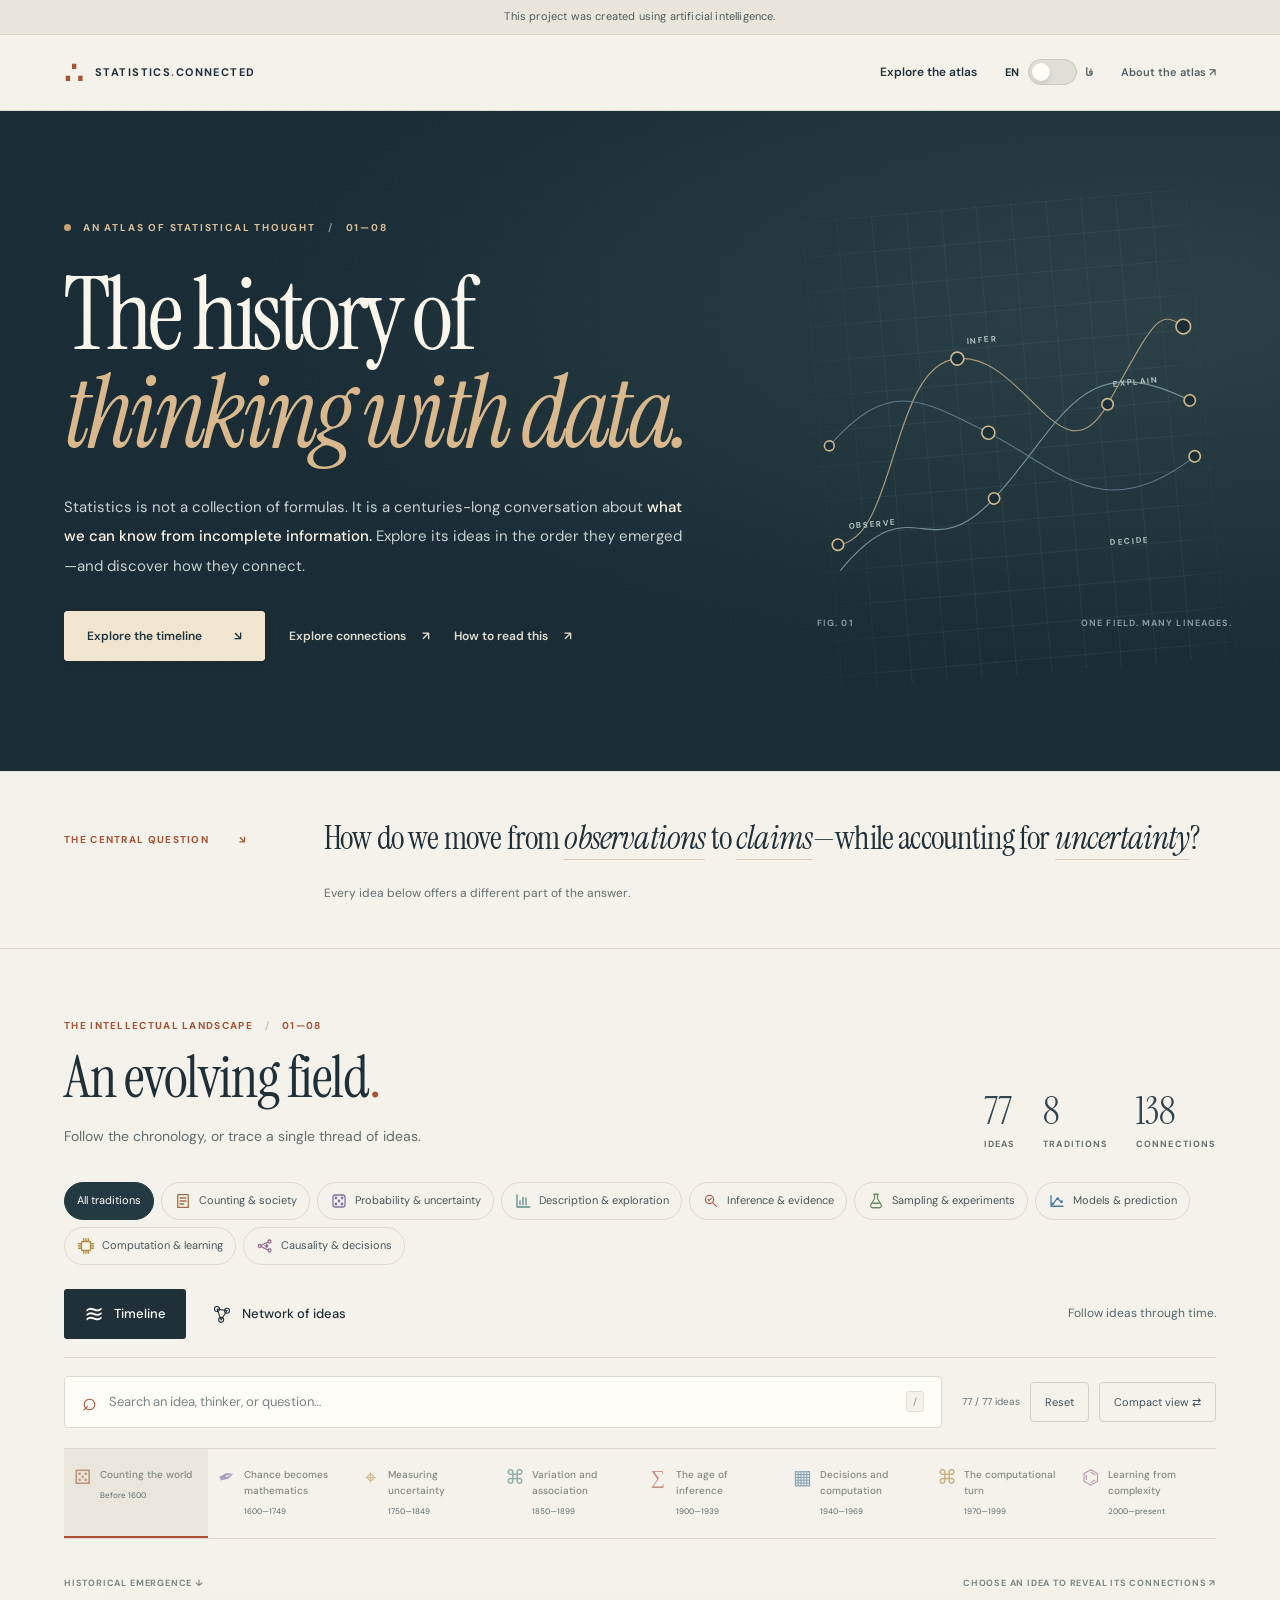
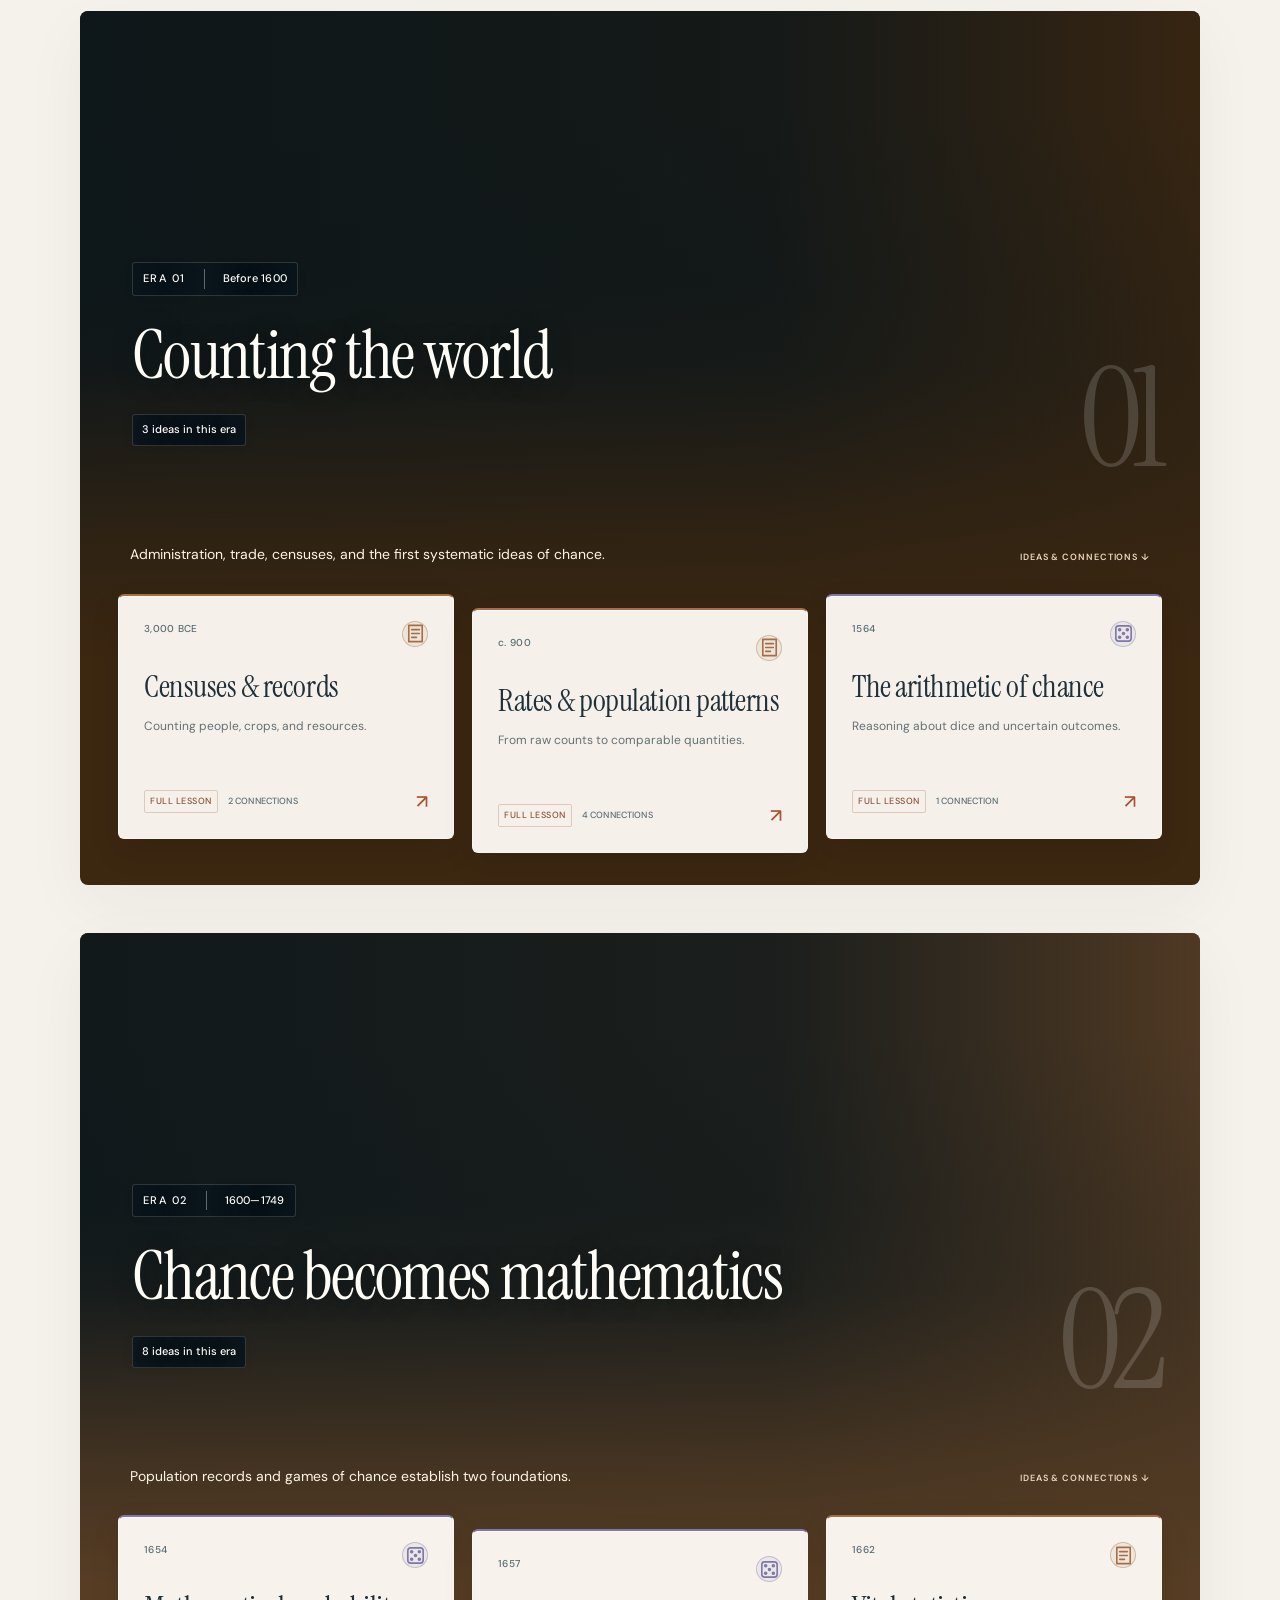
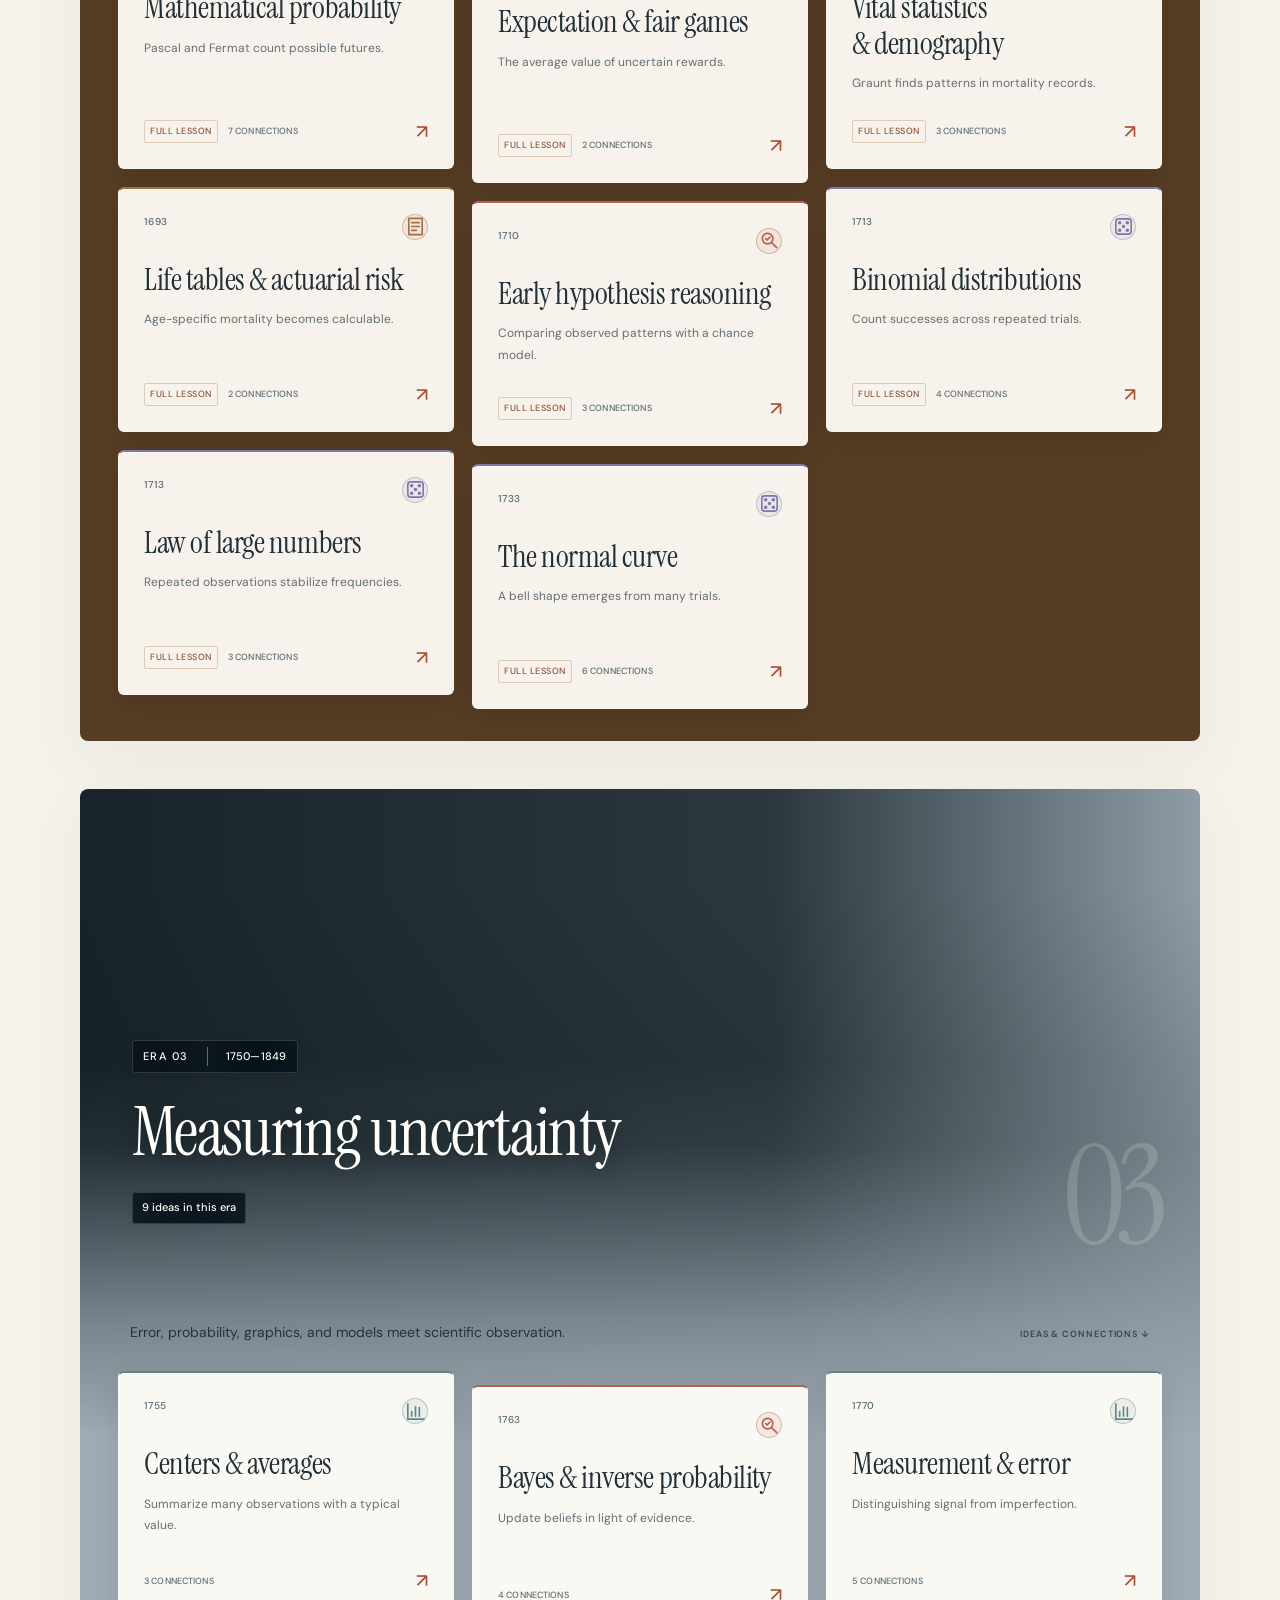
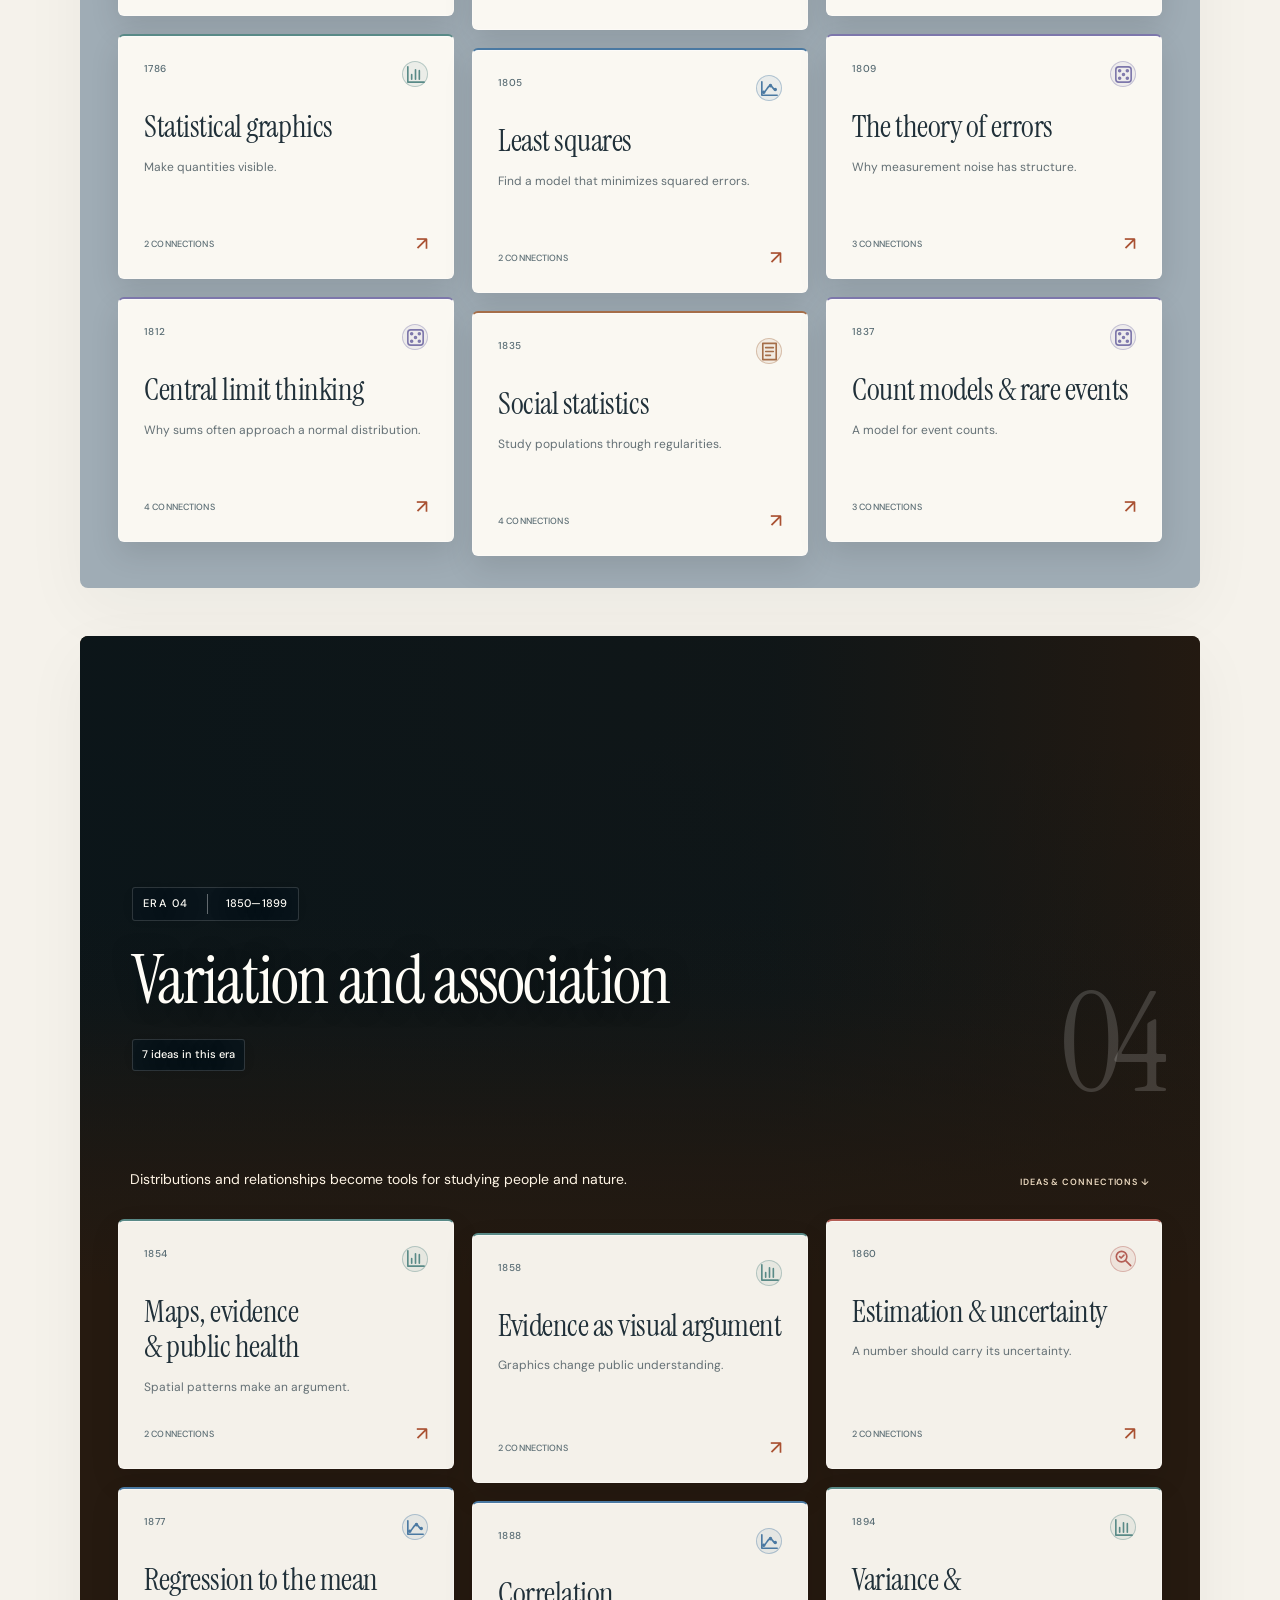
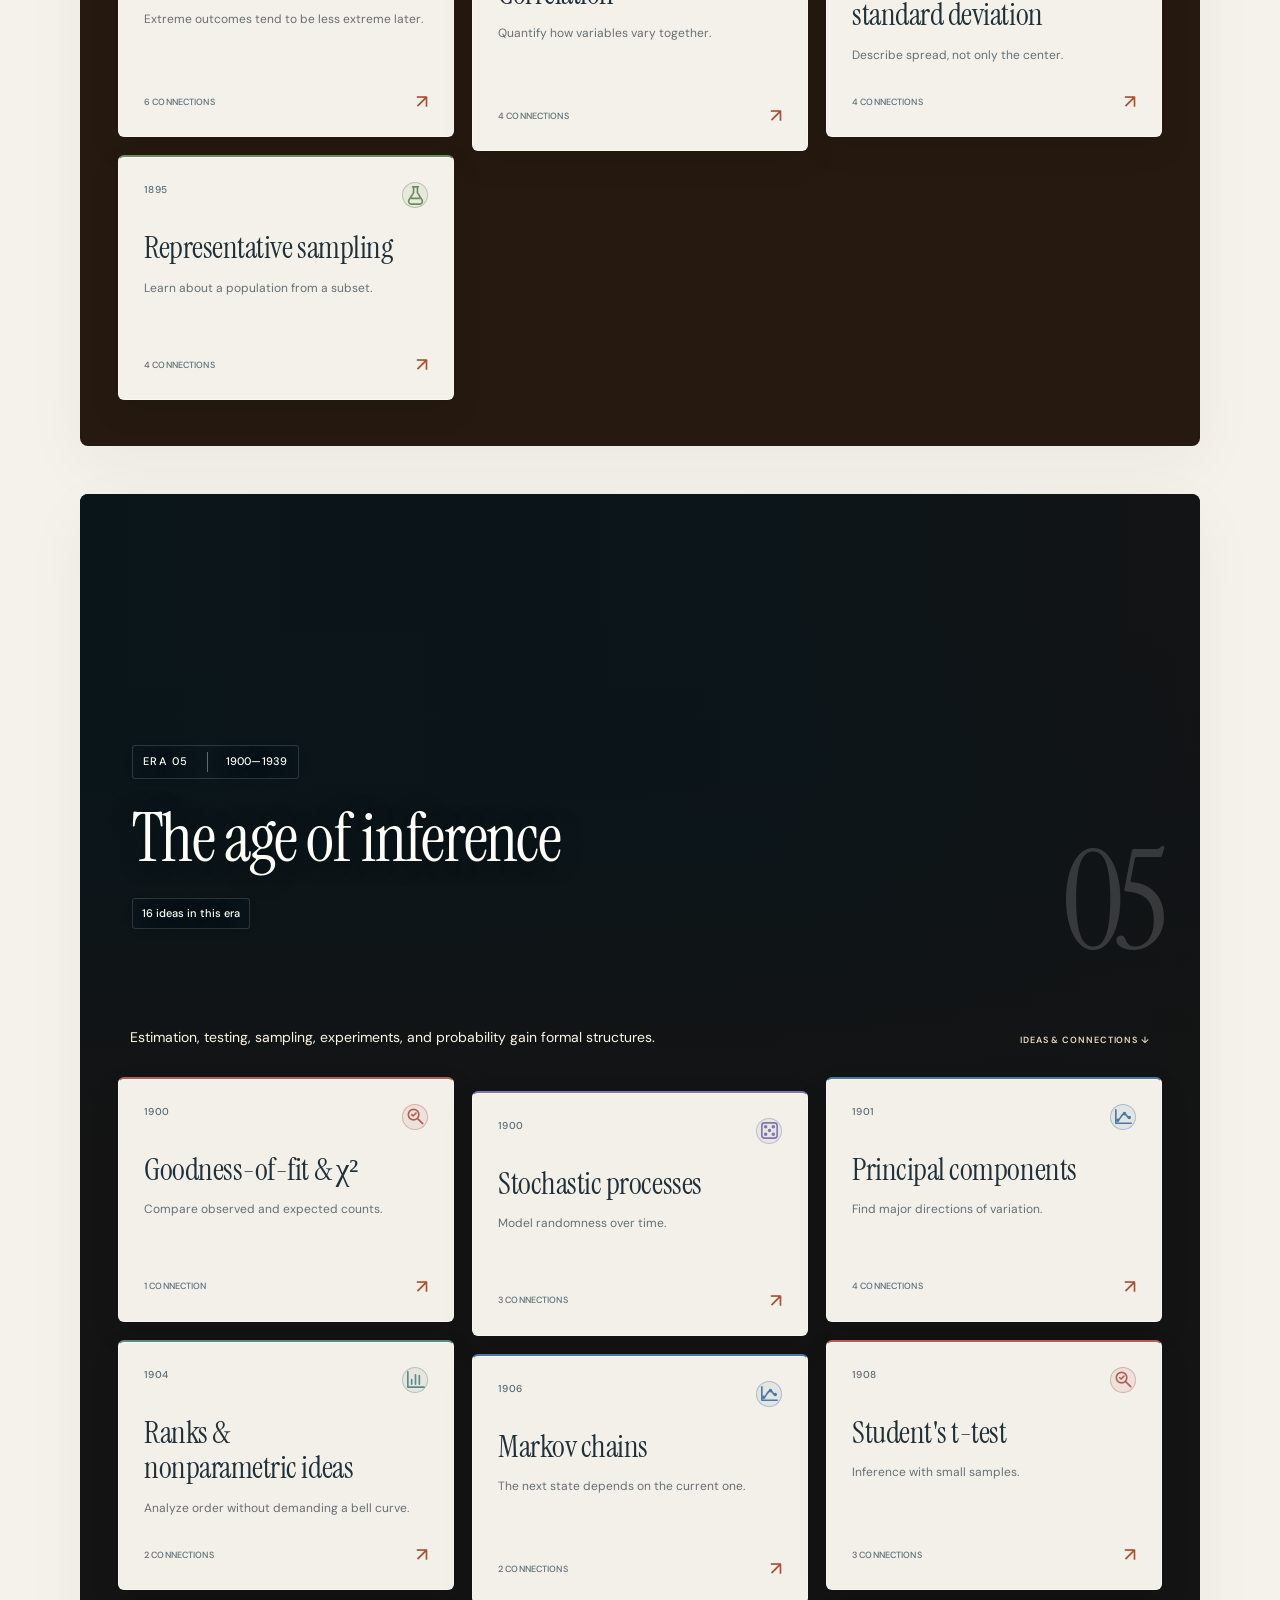
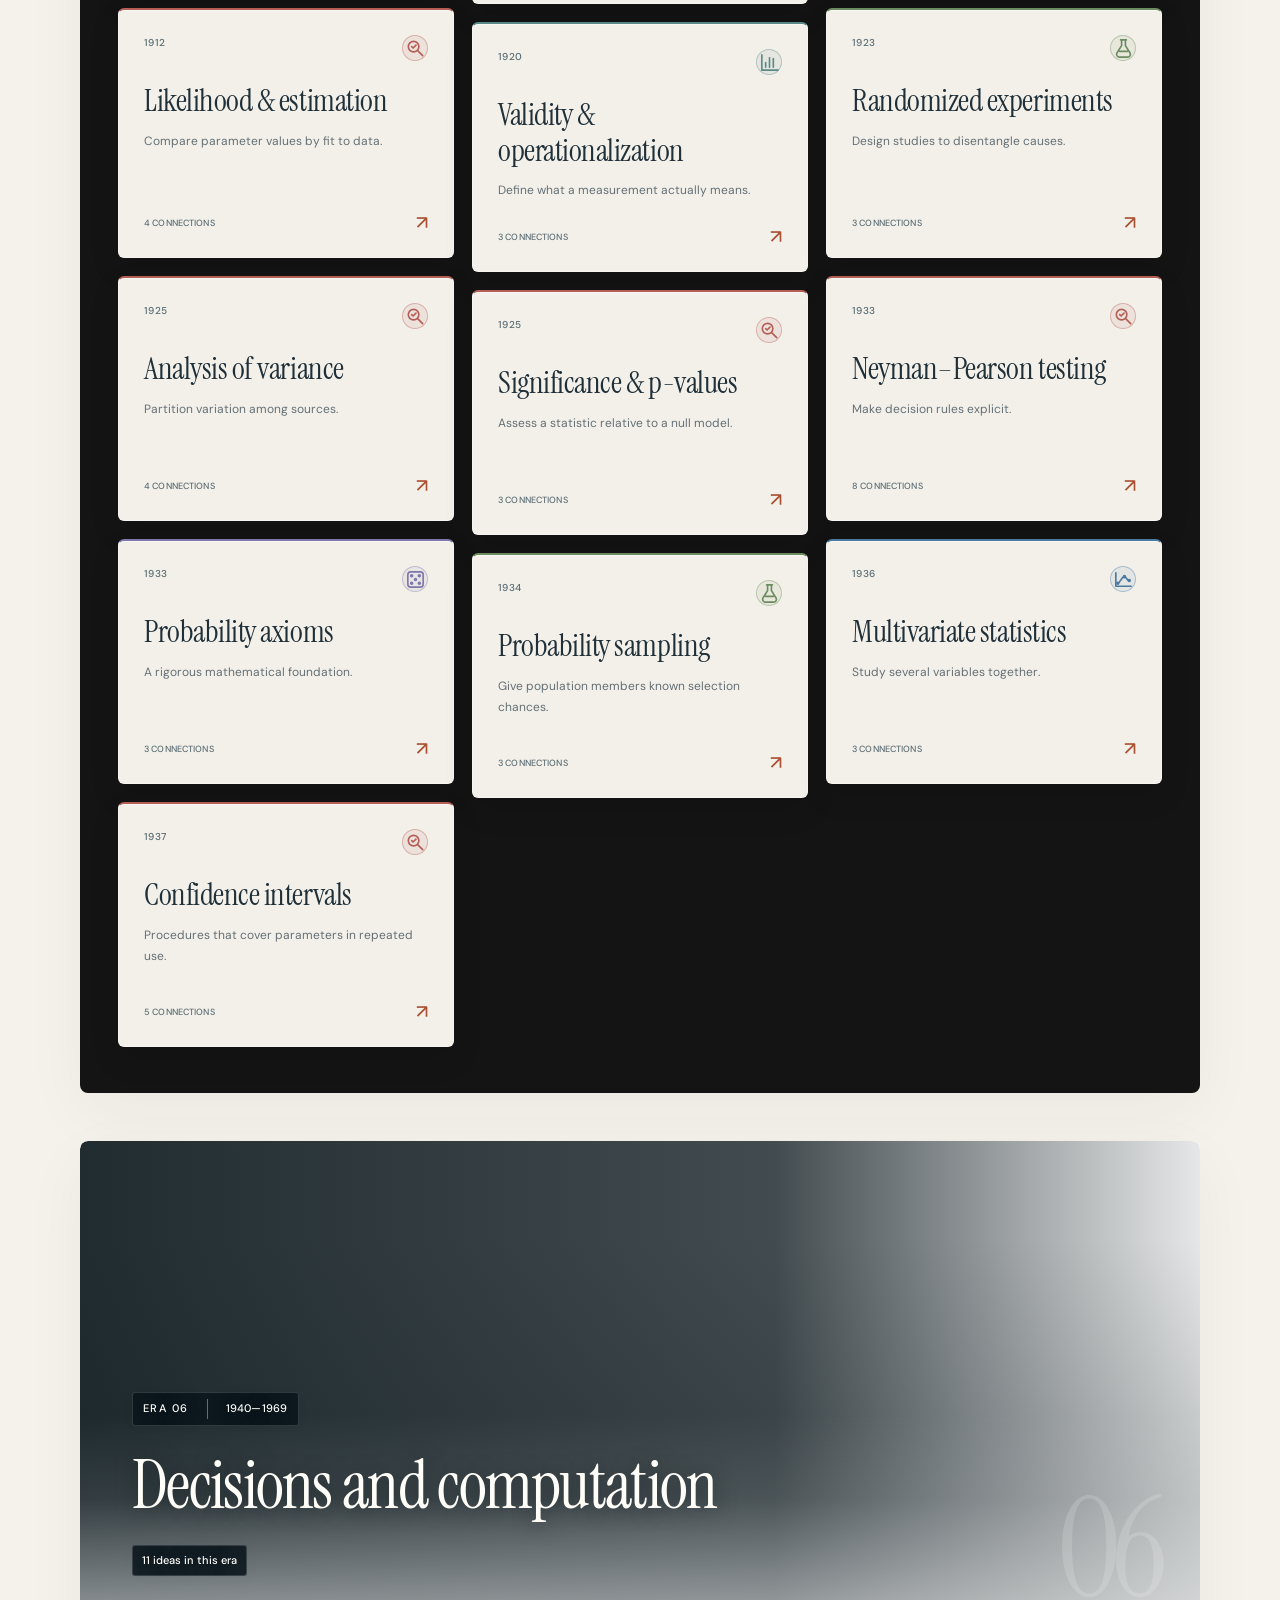
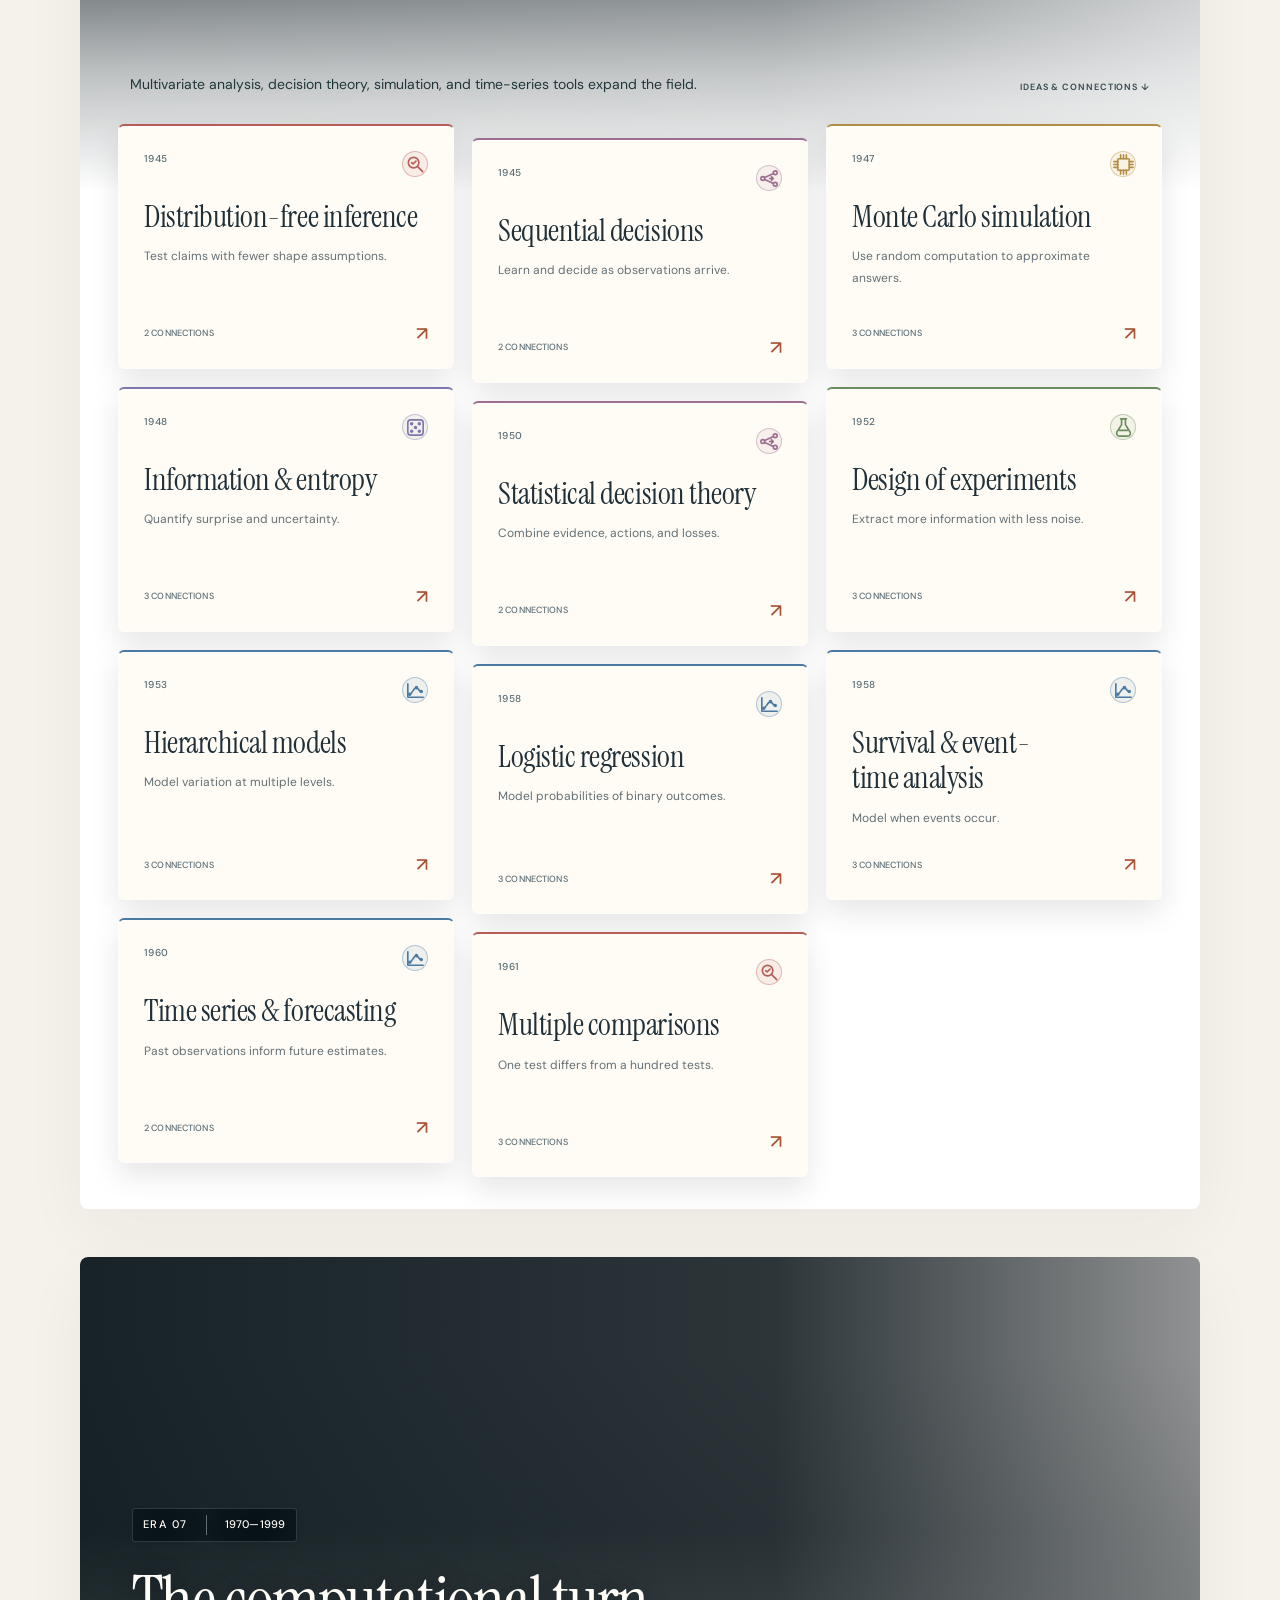
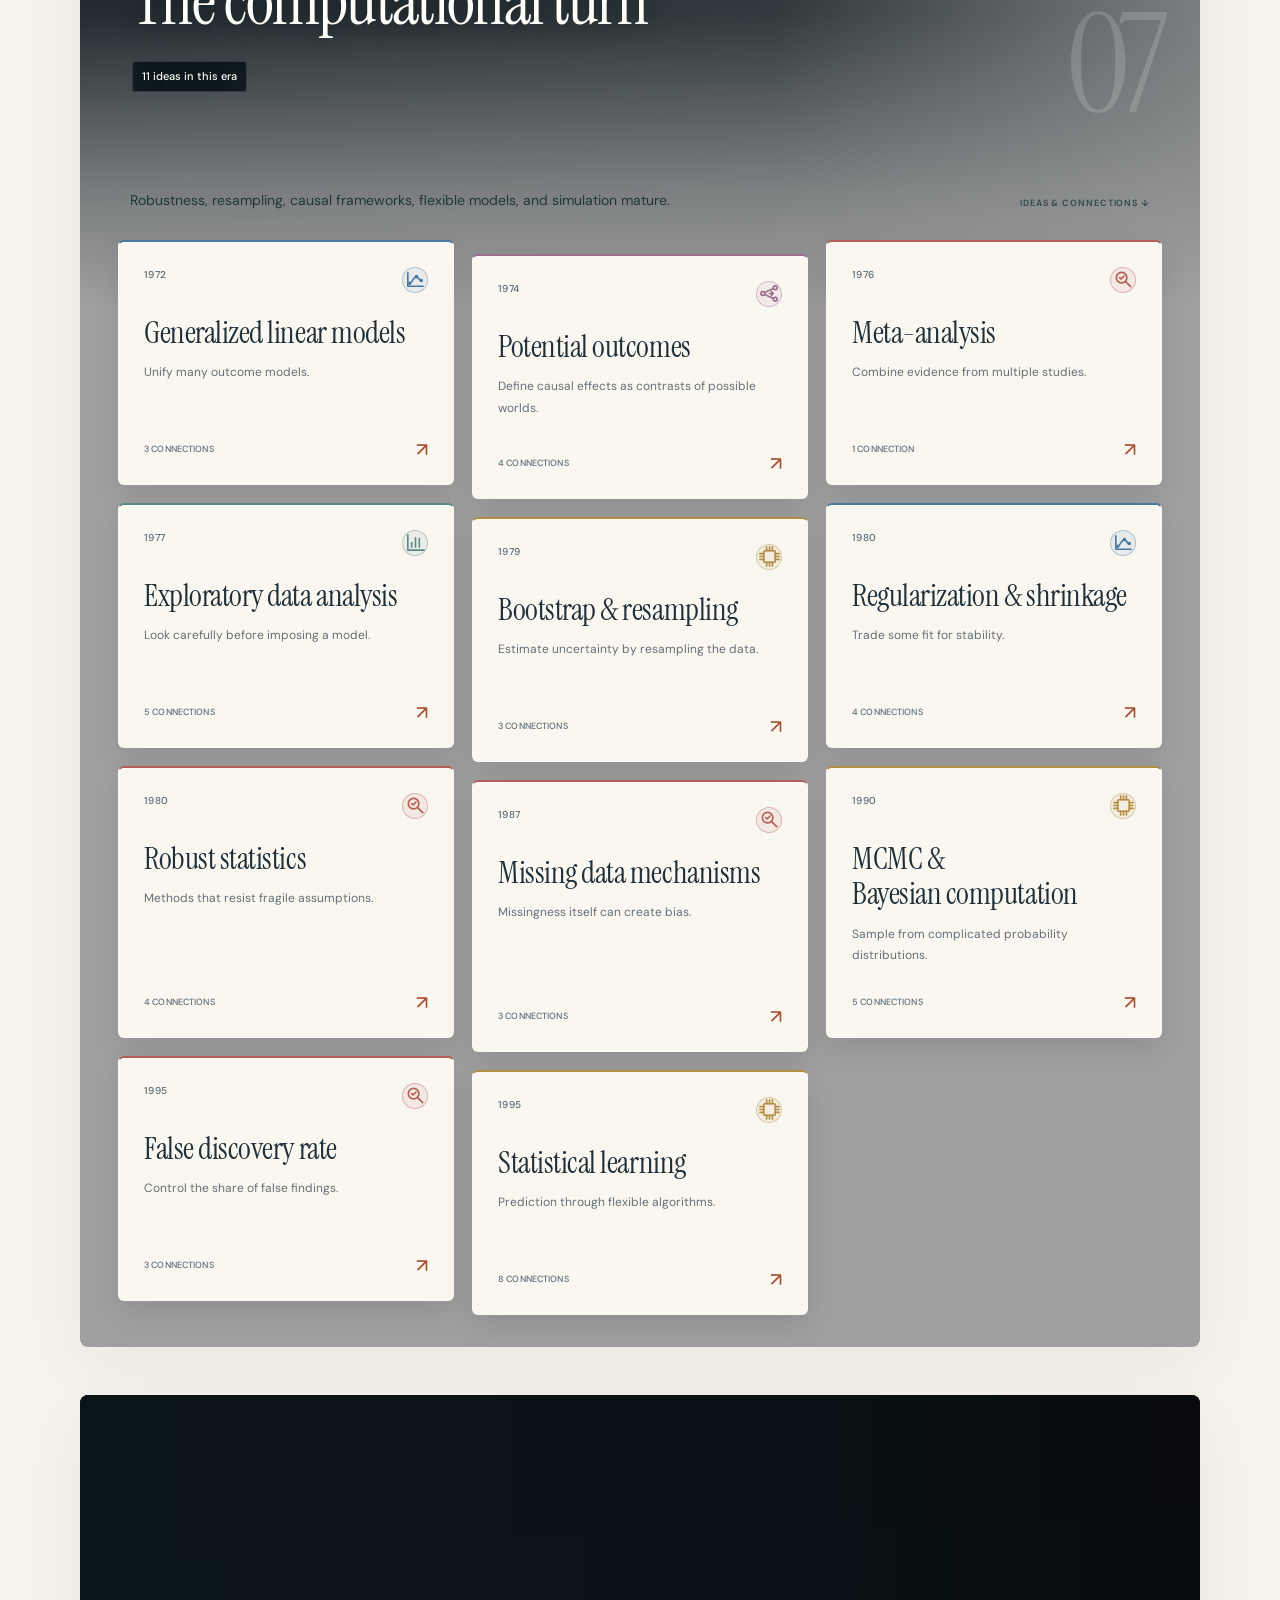
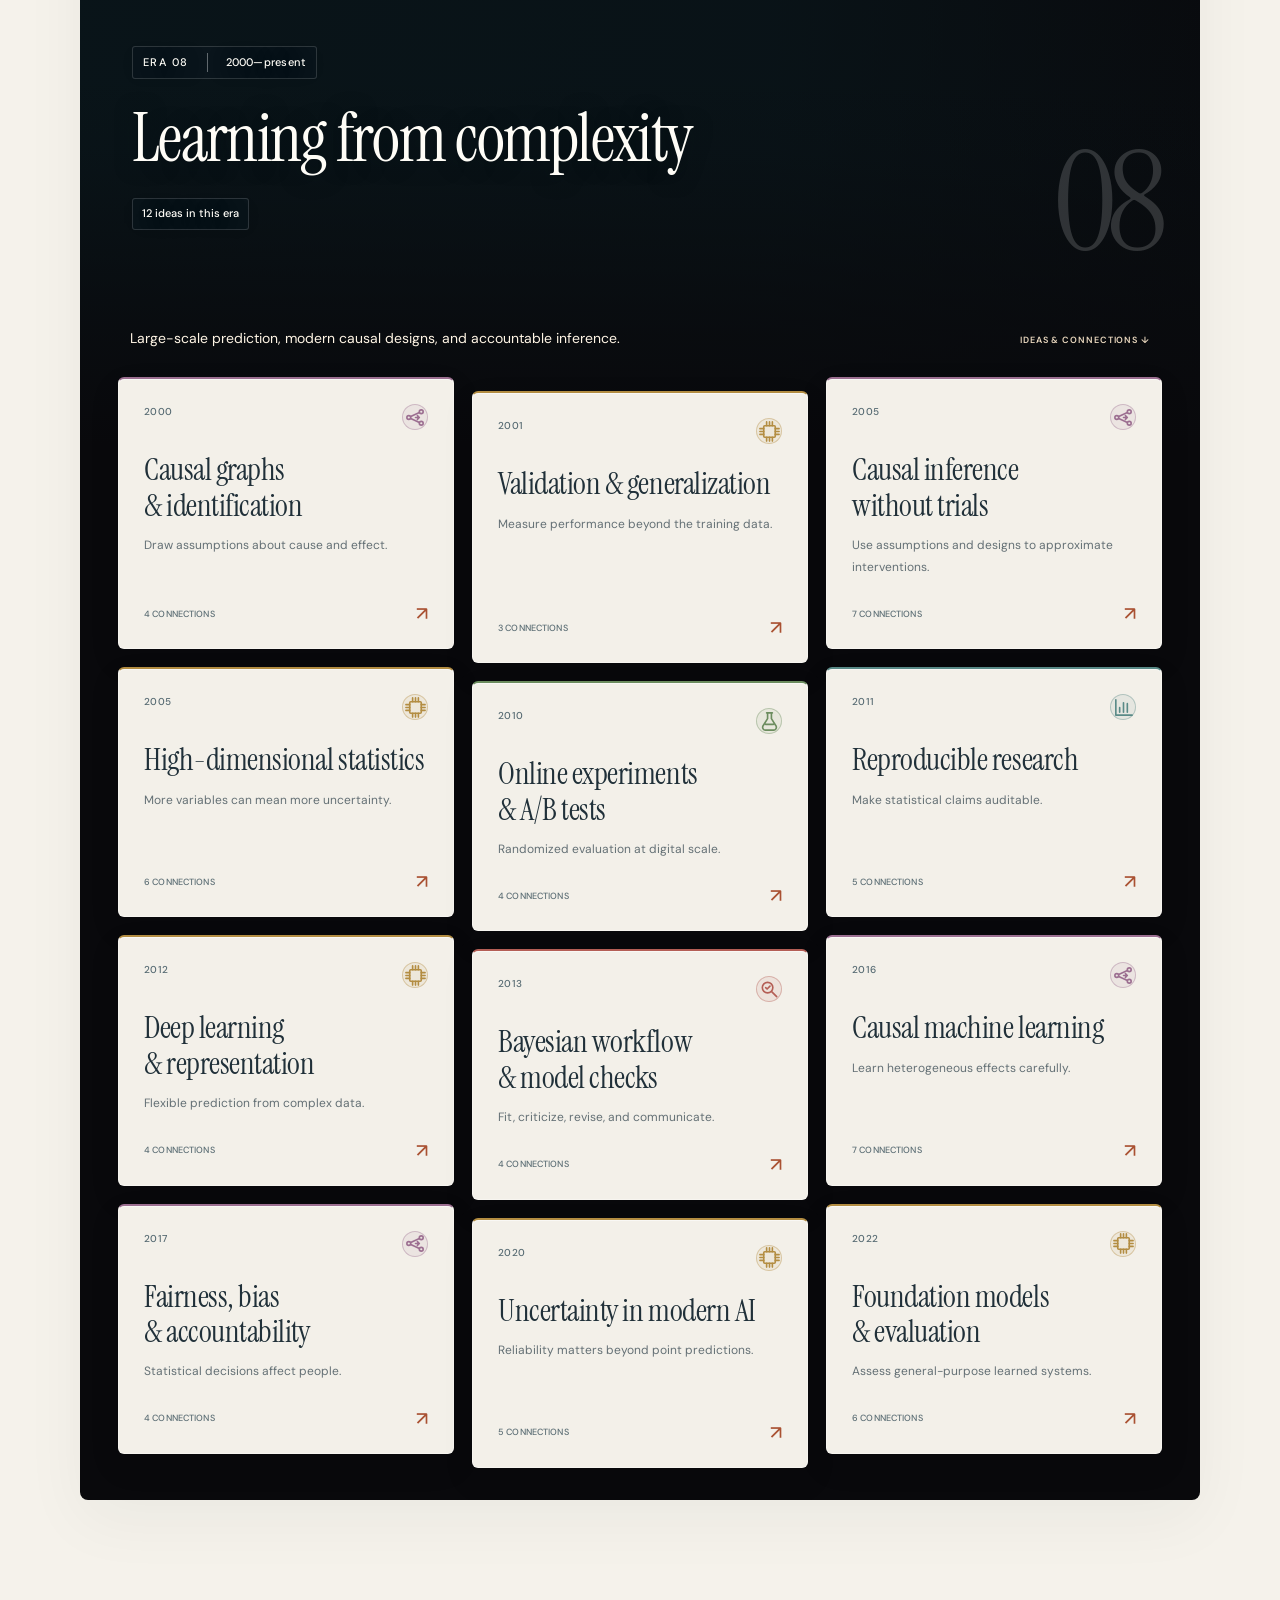
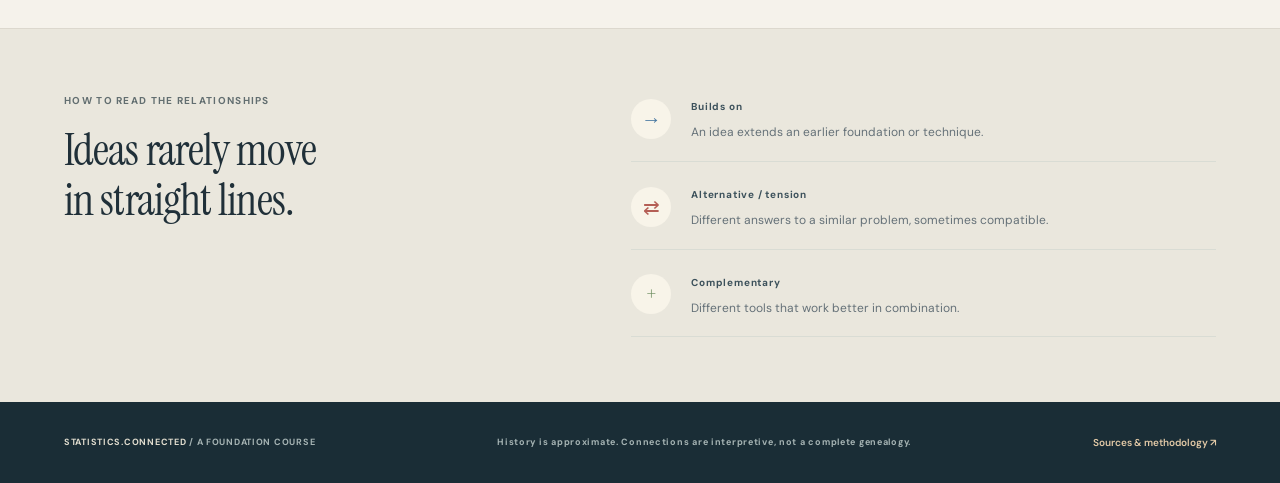
==== commit 45b328f0: "narrower era cards" ====
--- a/index.html
+++ b/index.html
@@ -36,7 +36,6 @@
       <div class="hero-graphic" aria-hidden="true"><div class="graphic-grid"></div><svg viewBox="0 0 510 420" preserveAspectRatio="xMidYMid meet"><g class="graphic-lines"><path d="M35 320 C108 320 118 105 201 105 S315 272 380 177 S452 64 481 90"/><path d="M35 352 C135 250 140 362 231 280 S352 101 481 181"/><path d="M35 198 C115 123 149 148 231 199 S361 328 481 250"/></g><g class="graphic-nodes"><circle cx="35" cy="320" r="7"/><circle cx="201" cy="105" r="8"/><circle cx="380" cy="177" r="7"/><circle cx="481" cy="90" r="9"/><circle cx="231" cy="280" r="7"/><circle cx="481" cy="181" r="7"/><circle cx="35" cy="198" r="6"/><circle cx="231" cy="199" r="8"/><circle cx="481" cy="250" r="7"/></g><g class="graphic-labels"><text x="50" y="302">OBSERVE</text><text x="214" y="88">INFER</text><text x="389" y="156">EXPLAIN</text><text x="368" y="350">DECIDE</text></g></svg><div class="hero-graphic-caption"><span>FIG. 01</span><span>ONE FIELD. MANY LINEAGES.</span></div></div>
     </section>
     <section class="definition" aria-label="The fundamental question"><div class="definition-id">THE CENTRAL QUESTION <span>↘</span></div><div><p>How do we move from <span>observations</span> to <span>claims</span>—while accounting for <span>uncertainty</span>?</p><div class="definition-sub">Every idea below offers a different part of the answer.</div></div></section>
-    <section class="learning-path" aria-labelledby="pathTitle"><div class="learning-path__intro"><span class="eyebrow" data-copy="guided">A GUIDED BEGINNING</span><h2 id="pathTitle" data-copy="pathTitle">Three questions. A foundation.</h2><p data-copy="pathIntro">Begin with the lessons, or follow your curiosity through the atlas.</p></div><div class="learning-path__steps"><a href="lessons.html#topic/census"><span class="path-number">01</span><span><small data-copy="step1tag">DEFINE</small><b data-copy="step1">Who belongs in the count?</b></span><span aria-hidden="true">↗</span></a><a href="lessons.html#topic/rates"><span class="path-number">02</span><span><small data-copy="step2tag">COMPARE</small><b data-copy="step2">What makes a comparison fair?</b></span><span aria-hidden="true">↗</span></a><a href="lessons.html#topic/chance-early"><span class="path-number">03</span><span><small data-copy="step3tag">REASON</small><b data-copy="step3">How can we think about chance?</b></span><span aria-hidden="true">↗</span></a></div><a id="continueReading" class="continue-reading" hidden></a></section>
     <section id="atlas" class="atlas" aria-labelledby="atlasTitle">
       <div class="atlas-heading"><div><div class="eyebrow muted">THE INTELLECTUAL LANDSCAPE <span class="eyebrow-divider">/</span> 01—08</div><h2 id="atlasTitle">An evolving field<span class="heading-period">.</span></h2><p>Follow the chronology, or trace a single thread of ideas.</p></div><div class="atlas-stats"><div><strong id="topicCount">—</strong><span>IDEAS</span></div><div><strong>8</strong><span>TRADITIONS</span></div><div><strong id="relationshipCount">—</strong><span>CONNECTIONS</span></div></div></div>
       <div class="legend" id="legend" aria-label="Select a tradition"></div>
--- a/assets/css/design-system.css
+++ b/assets/css/design-system.css
@@ -1,12 +1,12 @@
 /* Statistics, Connected — an editorial system for exploration and close reading. */
 :root{--paper:#f5f2eb;--white:#fffdf8;--ink:#203039;--muted:#626e70;--line:#dcd8ce;--orange:#a95132;--radius:6px;--shadow:0 18px 50px #172d3710}
-html{scroll-padding-top:180px}body{background:var(--paper);color:var(--ink)}a,button,input,select,summary{-webkit-tap-highlight-color:transparent}a:focus-visible,button:focus-visible,input:focus-visible,summary:focus-visible,select:focus-visible{outline:3px solid #a95132;outline-offset:5px}button{touch-action:manipulation}.project-note{background:#eae5da;color:#4f5b5e;text-align:center;margin:0;padding:8px 20px;font:11px/1.6 var(--sans);letter-spacing:.015em;border-bottom:1px solid #ded8ca}.topbar{position:sticky;top:0;z-index:20;height:76px;background:#f5f2ebf2;backdrop-filter:blur(18px);border-bottom:1px solid #dcd8ce;padding:0 max(5%,calc((100vw - 1480px)/2));gap:24px}.brand{color:var(--ink);letter-spacing:.13em;font-size:11px}.brand-mark{font-size:30px;color:var(--orange)}.top-right{gap:28px}.header-atlas-link{font-size:12px;font-weight:600}.topbar .plain-link{font-size:11px;color:#536167}.language-switch-track{background:#e0dfd7;border-color:#cbcbbf;box-shadow:none}.language-switch[aria-checked=true] .language-switch-track{background:#354c56;border-color:#354c56}.language-switch-knob{box-shadow:0 2px 4px #172d3720}.hero{background:#1a2d36;position:relative;isolation:isolate;max-width:none;min-height:660px;padding:90px max(5%,calc((100vw - 1380px)/2)) 92px;gap:45px;grid-template-columns:1.25fr .75fr;color:#faf6ec;overflow:hidden}.hero:before{content:'';position:absolute;inset:0;z-index:-1;background:radial-gradient(ellipse at 90% 30%,#59757644,transparent 55%),linear-gradient(135deg,#ffffff03 25%,transparent 25%) 0 0/5px 5px}.hero .eyebrow{font-size:10px;letter-spacing:.18em;color:#dbc09c;line-height:1.9}.hero .pulse{background:#d0a273}.hero .eyebrow-divider{color:#7d9296}.hero h1{font-size:clamp(70px,7.8vw,119px);line-height:.98;font-weight:400;letter-spacing:-.045em;max-width:900px;margin:30px 0}.hero h1 em{color:#d8b88c}.hero-desc{max-width:620px;color:#c8d2d0;font-size:15px;line-height:1.95}.hero-desc strong{color:#fff7e9;font-weight:500}.hero-actions{margin-top:30px;gap:24px}.primary-button{border-radius:3px;background:#213640;border-color:#213640;padding:16px 22px;font-size:12px;box-shadow:0 4px 12px #192d360b;transition:background .2s,transform .2s}.hero-actions .primary-button{background:#f1e5cf;border-color:#f1e5cf;color:#1e343f}.hero-actions .primary-button:hover{background:#fff9ed;transform:translateY(-2px)}.hero-actions .secondary-button{color:#e1ddd0;font-size:12px}.hero-graphic{height:390px;opacity:.9;transform:rotate(-5deg)}.graphic-grid{background-image:linear-gradient(to right,#a7b6ae18 1px,transparent 1px),linear-gradient(to bottom,#a7b6ae18 1px,transparent 1px);background-size:35px 35px;inset:-40px -15px}.hero-graphic .graphic-lines path{stroke:#d4b88d;stroke-width:1.4;opacity:.85}.hero-graphic .graphic-lines path:nth-child(2){stroke:#8cb0ad}.hero-graphic .graphic-lines path:nth-child(3){stroke:#6e8d9e}.hero-graphic .graphic-nodes circle{fill:#1a2d36;stroke:#e2c596;stroke-width:2}.hero-graphic .graphic-labels text{fill:#c4d0cc;font-size:10px}.hero-graphic-caption{bottom:5px;color:#8fa6aa;font-size:9px;letter-spacing:.12em;transform:rotate(5deg)}.definition{max-width:1480px;margin:auto;padding:44px 5%;border-bottom:1px solid var(--line);grid-template-columns:220px 1fr;gap:40px;background:transparent}.definition-id{font-size:10px;line-height:1.9;color:var(--orange)}.definition p{font-size:clamp(25px,2.6vw,38px);line-height:1.3;max-width:960px;margin:0 0 10px}.definition p span{color:var(--ink);border-bottom:1px solid #b46a474d}.definition-sub{font-size:12px;color:var(--muted);line-height:1.8}.learning-path{max-width:1480px;margin:auto;padding:58px 5% 64px;display:grid;grid-template-columns:1fr 1.7fr;column-gap:70px;row-gap:18px;border-bottom:1px solid var(--line)}.learning-path .eyebrow{font-size:10px;letter-spacing:.13em}.learning-path h2{font:400 35px/1.15 var(--serif);letter-spacing:-.02em;margin:16px 0}.learning-path p{font:13px/1.9 var(--sans);color:var(--muted);max-width:310px;margin:0}.learning-path__steps{display:grid;grid-template-columns:repeat(3,minmax(0,1fr));gap:18px;align-items:start}.learning-path__steps>a{border-top:1px solid #c1bcb0;padding:20px 0 12px;display:grid;grid-template-columns:1fr 16px;gap:12px;transition:border-color .2s}.learning-path__steps>a:hover{border-top-color:var(--orange)}.path-number{font:400 29px/1 var(--serif);color:#a3a69d;grid-column:1/-1}.learning-path__steps small{font-size:9px;color:var(--orange);letter-spacing:.12em;display:block;margin:13px 0 10px}.learning-path__steps b{font:400 23px/1.2 var(--serif);display:block;max-width:180px}.learning-path__steps>a>span:last-child{align-self:end;color:var(--orange)}.continue-reading{grid-column:2;font-size:12px;color:var(--orange);width:max-content;border-bottom:1px solid #a9513250;padding-bottom:5px}.continue-reading[hidden]{display:none}.atlas{max-width:1480px;margin:auto;padding:70px 5% 80px}.atlas-heading{align-items:end;margin-bottom:32px;gap:30px}.atlas-heading .eyebrow{font-size:10px;color:var(--orange)}.atlas-heading h2{font-size:clamp(40px,4.5vw,64px);line-height:1.03;letter-spacing:-.025em;margin:16px 0}.atlas-heading>div>p{font-size:14px;line-height:1.85;color:var(--muted);max-width:560px}.atlas-stats{gap:28px}.atlas-stats strong{font:400 38px/1 var(--serif);color:#31454e}.atlas-stats span{font-size:9px;letter-spacing:.12em;color:var(--muted)}.legend{gap:7px;display:flex;flex-wrap:wrap;margin:28px 0 20px}.legend-btn{border:1px solid #dedad0;border-radius:30px;background:transparent;color:#46565c;padding:9px 12px;font-size:11px;line-height:1.4;gap:7px}.legend-btn.active{background:#233a43;color:#fff;border-color:#233a43}.legend-btn:not(.active):hover{background:#e9e6dd}.legend-btn .family-icon{width:18px;height:18px}.legend-btn.active .family-icon{color:#fff}.toolbar{background:var(--paper);border-top:0;border-bottom:1px solid var(--line);padding:0 0 20px;gap:20px}.search-box{background:var(--white);border:1px solid #dedad0;min-height:52px;border-radius:4px;padding-inline:17px;max-width:none;flex:1}.search-box input{font-size:13px;color:var(--ink);min-width:0}.search-box input::placeholder{color:#7a8585}.search-box>span{color:var(--orange);font-size:25px}.search-box kbd{border:1px solid #e0ddd5;font-size:10px;border-radius:3px;background:#f5f2eb;color:#8b9390}.toolbar-right{gap:10px}.tool-button{background:transparent;border:1px solid #d4d1c7;border-radius:4px;padding:12px 14px;font-size:11px;color:#40535d}.tool-button:hover{background:#e9e6dd}.result-label{font-size:10px;color:#66757c}.era-nav{display:grid;grid-template-columns:repeat(8,minmax(0,1fr));gap:0;padding:0!important;margin:0 0 28px;border-bottom:1px solid var(--line);position:sticky;top:75px;background:#f5f2ebf5;backdrop-filter:blur(16px);z-index:8;overflow:visible}.era-nav a.era-nav-item{position:relative;display:flex;align-items:start;gap:9px;padding:18px 9px!important;border:0;border-bottom:2px solid transparent;min-width:0;font-size:10px;line-height:1.5;transition:background .2s}.era-nav .era-nav-icon{position:static;inset:auto;width:18px;min-width:18px;height:20px;transform:none!important;font-size:18px;opacity:.65}.era-nav .era-nav-icon:before{font-size:20px}.era-nav-period{display:block;min-width:0}.era-nav-period b{display:block;font-weight:500;font-size:10px;line-height:1.6}.era-nav-period small{display:block;color:#728083;font-size:8px;line-height:1.8;margin-top:5px;direction:ltr;unicode-bidi:isolate}.era-nav a:hover{background:#eae6dc}.era-nav a[aria-current=location]{border-bottom-color:var(--orange);background:#eae6dc}.era-nav a[aria-disabled=true]{opacity:.35;pointer-events:none}.timeline-caption{border:0;padding:10px 0 22px;color:#7c8788;font-size:9px;letter-spacing:.09em}.timeline .era.era-chapter{display:block;overflow:visible;background:none!important;filter:none!important;margin:0 0 66px;padding:0;border:0;scroll-margin-top:175px}.timeline .era.era-chapter:before,.timeline .era.era-chapter:after{display:none}.timeline .era.era-chapter>*{position:relative}.era-content{padding:26px 0 0}.era-introduction{display:flex;justify-content:space-between;gap:35px;align-items:start;margin-bottom:25px}.era-introduction>p{font:14px/1.9 var(--sans);color:#56666c;max-width:650px;margin:0}.era-introduction>span{font:600 9px/1.8 var(--sans);letter-spacing:.12em;color:#8b6b53;white-space:nowrap;padding-top:5px}.era-grid{display:grid;grid-template-columns:repeat(3,minmax(0,1fr));gap:16px}.timeline .topic-card{min-height:230px;position:relative;border:1px solid #dfdcd2;border-top:2px solid color-mix(in srgb,var(--family-color),#eee 45%);border-radius:3px;background:var(--white);padding:23px;box-shadow:0 2px 4px #20303902;transition:transform .22s,box-shadow .22s,border-color .22s;text-align:start}.timeline .topic-card:hover{background:#fffefb;transform:translateY(-4px);box-shadow:var(--shadow);border-color:#a9b2ae}.card-year{font:500 10px/1.6 var(--sans);color:#718084;letter-spacing:.03em}.card-family{opacity:1}.card-family .family-icon{width:23px;height:23px;color:var(--family-color)}.card-title{font:400 31px/1.12 var(--serif);letter-spacing:-.015em;color:var(--ink);margin:22px 0 12px}.card-description{font:12px/1.8 var(--sans);color:#647075;max-width:280px}.card-bottom{font:500 9px/1.8 var(--sans);letter-spacing:.015em;border-top:0;margin-top:auto;padding-top:26px;color:#829093;display:flex;gap:10px;align-items:center}.card-lesson{color:#8b5139;letter-spacing:.06em;font-size:8px;border:1px solid #caaa8c88;border-radius:2px;padding:2px 5px}.card-arrow{margin-inline-start:auto;font-size:19px;color:#465e68}.topic-card.is-linked{background:#f3eddf;border-color:#b58e66;box-shadow:0 0 0 1px #b58e6640}.timeline.compact .era-grid{grid-template-columns:repeat(4,minmax(0,1fr))}.timeline.compact .topic-card{min-height:175px;padding:19px}.timeline.compact .card-title{font-size:25px;margin:16px 0 10px}.timeline.compact .card-description{display:none}.timeline.compact .card-bottom{padding-top:20px}.reading-key{background:#eae7dd;border-top:1px solid var(--line);max-width:none;padding:65px max(5%,calc((100vw - 1380px)/2));gap:80px}.reading-key h2{font-size:45px;line-height:1.12;letter-spacing:-.02em}.key-types b{font-size:10px;color:#3c515b}.key-types p{font-size:12px;line-height:1.9;color:#657178}.key-icon{background:#f8f4e9;border-radius:50%;width:40px;height:40px}.footer{background:#1a2d36;color:#e1ddcf;padding:34px 5%;border:0;gap:24px;font-size:9px;letter-spacing:.08em}.footer-faint,.footer>span:nth-child(2){color:#a5b3b3}.footer .plain-link{color:#e3caa7;font-size:10px}.backdrop{background:#11252d80;backdrop-filter:blur(4px)}.detail{width:min(650px,100%);background:var(--paper);box-shadow:-25px 0 90px #10242c28;border-inline-start:1px solid #e5e0d3}.detail-scroll{padding:36px 40px 48px}.detail h2{font-size:clamp(42px,4vw,58px);line-height:1.08;letter-spacing:-.025em;max-width:520px}.detail-subtitle{font-size:15px;line-height:1.85;color:var(--muted)}.detail-year{font-size:10px;letter-spacing:.08em;color:#8b6b53;margin-top:28px}.detail-line{background:var(--line);margin:26px 0}.detail-label{font-size:9px;letter-spacing:.11em;color:#8e6d55;margin-bottom:12px}.detail-block p{font-size:14px;line-height:1.95;color:#465b64}.detail-family{font-size:10px;letter-spacing:.08em}.detail-question{font-family:var(--serif);font-size:27px!important;line-height:1.4!important;color:var(--ink)!important}.term-list span{background:#e9e7de;border-radius:3px;border:1px solid #ddd8ca;padding:7px 10px;font-size:11px;color:#506168}.relation{border-color:#ddd8ce;padding:14px 0}.relation strong{font:400 22px/1.3 var(--serif)}.relation small{font-size:10px;line-height:1.9;color:#748284}.close-button{width:34px;height:34px;min-width:34px;border:1px solid #d1d2c7;border-radius:50%;font-size:25px;color:var(--ink);display:grid;place-items:center;background:transparent}.close-button:hover{background:#e8e1d4}.detail-next{display:none}.detail-lesson-link{width:100%;justify-content:space-between;padding:17px 20px;border-radius:3px;background:#203943;color:#fff}.detail-lesson-link span{color:#e0bc8c}.info-modal{background:var(--paper);max-width:660px;border:1px solid #d8d0c1;border-radius:5px;box-shadow:0 35px 120px #10242c35}.info-modal h2{font-size:42px;line-height:1.1}.info-modal p,.info-modal li{line-height:1.95;font-size:14px}.lesson-page{background:var(--paper)}.lesson-topbar{background:#f5f2ebf5}.lesson-hero{position:relative;max-width:1280px;padding:50px 47% 45px 5%;min-height:650px;border-bottom:1px solid var(--line)}html[dir=rtl] .lesson-hero{padding:50px 5% 45px 47%}.lesson-hero h1,.census-hero h1,.rates-hero h1,.chance-hero h1{font-size:clamp(38px,4vw,58px);line-height:1.07;letter-spacing:-.025em;margin:25px 0;max-width:680px}.lesson-hero-grid{display:block}.lesson-hero .lesson-aside{display:none}.lesson-meta{font-size:9px;line-height:1.9;letter-spacing:.1em;color:#99613e}.lesson-dek{font-size:14px;line-height:1.95;color:#5c6d73}.lesson-facts{flex-wrap:wrap;gap:20px;margin-top:26px}.lesson-facts b,.census-hero .lesson-facts b,.rates-hero .lesson-facts b,.chance-hero .lesson-facts b{font-size:19px;line-height:1.5}.lesson-facts span{font-size:8px;line-height:1.8;letter-spacing:.06em}.chapter-progress{gap:13px;flex-wrap:wrap;font-size:9px;line-height:1.9;margin:18px 0 28px;padding-bottom:14px}.chapter-progress a{color:#7b8584}.chapter-progress [aria-current]{color:#965d3d;border-color:#a96b43}.rates-question p{font-size:15px;line-height:1.9}.chance-sequence{font-size:10px}.chance-discover{font-size:12px}.reading-tools{position:sticky;top:75px;z-index:9;display:flex;justify-content:space-between;align-items:center;gap:30px;max-width:1280px;margin:auto;padding:14px 5%;background:#f5f2ebf5;backdrop-filter:blur(16px);border-bottom:1px solid var(--line)}.lesson-contents{position:relative;font-size:12px}.lesson-contents summary{cursor:pointer;list-style:none;display:flex;gap:16px;align-items:center}.lesson-contents summary:after{content:'+';font-size:18px;color:var(--orange)}.lesson-contents[open] summary:after{content:'−'}.lesson-contents>ol{position:absolute;top:100%;inset-inline-start:0;background:var(--white);border:1px solid var(--line);border-radius:4px;box-shadow:var(--shadow);padding:12px;list-style:none;width:min(350px,80vw);max-height:60vh;overflow:auto;margin-top:16px}.lesson-contents li>button{background:none;border:0;text-align:start;font:12px/1.8 var(--sans);color:var(--ink);padding:10px;width:100%;border-radius:2px}.lesson-contents li>button:hover{background:#ece8dd}.reading-progress{display:flex;align-items:center;gap:15px;max-width:250px;flex:1}.reading-progress progress{display:block;appearance:none;border:0;height:3px;width:100%;background:#dedacf;border-radius:3px}.reading-progress progress::-webkit-progress-bar{background:#dedacf;border-radius:3px}.reading-progress progress::-webkit-progress-value{background:#9e6440;border-radius:3px}.reading-progress progress::-moz-progress-bar{background:#9e6440;border-radius:3px}.reading-progress__value{font:10px/1.8 var(--sans);color:#6d7a7e;min-width:35px;direction:ltr;unicode-bidi:isolate}.lesson-body{max-width:1280px;padding-top:48px}.lesson-copy,.rates-copy,.chance-copy,.census-copy{max-width:950px;margin-inline:auto}.lesson-copy>section>p,.rates-copy>section>p,.chance-copy>section>p{font-size:16px;line-height:2;max-width:760px}.lesson-copy h2,.rates-copy h2,.chance-copy h2,.census-copy h2{font-size:clamp(28px,3.2vw,40px);line-height:1.2;letter-spacing:-.02em;scroll-margin-top:155px;max-width:790px}.lesson-copy>section{margin-bottom:58px}.lesson-outcomes{border:1px solid var(--line);border-inline-start:2px solid #a96b43;background:#ece8dd;border-radius:3px}.lesson-footer{max-width:1280px;padding-top:20px;padding-bottom:60px;border-top:1px solid var(--line);gap:24px}.census-figure,.rates-source,.chance-source{border-radius:4px;overflow:hidden;box-shadow:0 10px 35px #23323b07;background:var(--white)}.census-figure img,.rates-source img,.chance-source img{background:#e9e3d7}.census-figure figcaption,.rates-source figcaption,.chance-source figcaption{padding:22px}.lesson-copy .census-figure h3,.lesson-copy .rates-source h3{font-size:24px;line-height:1.35}.rates-formula,.chance-formula,.census-formula{border:1px solid #d7d7c8;border-radius:3px;background:#eaece2}.lesson-copy .sc-lab,.lesson-copy .rates-lab,.lesson-copy .chance-lab{border-radius:5px;box-shadow:0 12px 42px #263a4409}.lesson-copy .sc-lab h3,.lesson-copy .rates-lab h3,.lesson-copy .chance-lab h3{letter-spacing:0}.lesson-copy details summary{cursor:pointer}html[lang=fa] .hero h1{font-size:clamp(44px,5.7vw,76px);line-height:1.5;letter-spacing:0;max-width:920px}html[lang=fa] .hero .eyebrow{letter-spacing:0}html[lang=fa] .hero-desc{line-height:2.15}html[lang=fa] .definition p{font-size:clamp(24px,2.5vw,32px);line-height:1.85}html[lang=fa] .learning-path h2{font-size:29px;line-height:1.7;letter-spacing:0}html[lang=fa] .learning-path__steps b{font:500 19px/1.85 var(--sans)}html[lang=fa] .learning-path small,html[lang=fa] .card-lesson,html[lang=fa] .era-introduction>span{letter-spacing:0}html[lang=fa] .atlas-heading h2{font-size:clamp(34px,3.9vw,51px);line-height:1.7;letter-spacing:0}html[lang=fa] .card-title{font:500 23px/1.75 var(--sans);letter-spacing:0;margin:17px 0 10px}html[lang=fa] .card-description{font-size:12px;line-height:2}html[lang=fa] .timeline.compact .card-title{font-size:20px;line-height:1.8}html[lang=fa] .detail h2{font-size:39px;line-height:1.7;letter-spacing:0}html[lang=fa] .detail-question{font:500 22px/1.9 var(--sans)!important}html[lang=fa] .relation strong{font:500 17px/1.9 var(--sans)}html[lang=fa] .reading-key h2{font-size:32px;line-height:1.85;letter-spacing:0}html[lang=fa] .lesson-hero h1{font-size:clamp(29px,3.2vw,43px);line-height:1.65;letter-spacing:0}html[lang=fa] .lesson-copy h2{font-size:clamp(24px,2.8vw,34px);line-height:1.7;letter-spacing:0}html[lang=fa] .lesson-copy>section>p{line-height:2.15}html[lang=fa] .project-note{letter-spacing:0}html[lang=fa] .lesson-cover figcaption{line-height:1.9}html[lang=fa] .lesson-meta{letter-spacing:0}@media(min-width:1480px){.lesson-hero{padding-inline-end:47%}html[dir=rtl] .lesson-hero{padding-inline-start:47%;padding-inline-end:5%}}
-@media(max-width:1100px){.hero{grid-template-columns:1.3fr .7fr;padding-block:75px;min-height:600px}.hero-graphic{height:310px}.hero h1{font-size:84px}.learning-path{column-gap:35px}.era-nav a.era-nav-item{padding:15px 6px!important;gap:5px}.era-nav .era-nav-icon{display:none}.atlas-stats{gap:20px}.card-title{font-size:28px}.timeline.compact .era-grid{grid-template-columns:repeat(3,minmax(0,1fr))}.topic-card .card-lesson{font-size:7px}.lesson-cover{width:37%}.lesson-hero{padding-inline-end:47%}.lesson-hero .chapter-progress{font-size:8px}.lesson-hero h1{font-size:44px}}
-@media(max-width:900px){.hero{grid-template-columns:1fr}.hero-graphic{position:absolute;width:42%;height:330px;inset-inline-end:-8%;top:120px;opacity:.35;z-index:-1}.hero-copy{max-width:700px}.hero h1{font-size:clamp(67px,9vw,90px)}.hero-desc{max-width:570px}.definition{grid-template-columns:1fr;gap:20px}.learning-path{grid-template-columns:1fr;gap:25px}.learning-path__intro p{max-width:600px}.continue-reading{grid-column:1}.learning-path__steps b{max-width:200px}.era-grid{grid-template-columns:repeat(2,minmax(0,1fr))}.era-introduction>p{max-width:550px}.era-nav{display:flex;overflow-x:auto;scrollbar-width:thin;scrollbar-color:#b0b7ac transparent;gap:0}.era-nav a.era-nav-item{flex:0 0 125px;padding:14px 10px!important}.era-nav-period b{font-size:10px}.timeline.compact .era-grid{grid-template-columns:repeat(2,minmax(0,1fr))}.lesson-hero,html[dir=rtl] .lesson-hero{padding:35px 5% 40px;min-height:0}.lesson-hero h1{font-size:48px;max-width:760px}.lesson-hero .chapter-progress{font-size:10px}.lesson-hero .lesson-facts{gap:28px}.lesson-hero .lesson-dek{max-width:740px}.reading-tools{padding-block:12px}.lesson-copy>section>p{font-size:15px}.lesson-copy{max-width:100%}.detail{width:min(630px,96vw)}}
-@media(max-width:620px){html{scroll-padding-top:150px}.project-note{font-size:10px;padding:7px 12px}.topbar{height:66px;padding:0 5%;gap:15px}.brand{font-size:9px;letter-spacing:.07em;gap:7px}.brand-mark{font-size:26px}.top-right{gap:13px}.header-atlas-link{display:none}.topbar #aboutBtn{font-size:10px;max-width:70px;text-align:start;line-height:1.5}.language-switch{gap:5px}.hero{padding:62px 5% 58px;min-height:0}.hero .eyebrow{font-size:8px;letter-spacing:.09em}.hero h1{font-size:64px;line-height:1.03;margin:27px 0}.hero-desc{font-size:13px;line-height:1.95;max-width:95%}.hero-graphic{width:85%;inset-inline-end:-35%;top:120px;opacity:.14;transform:none}.hero-graphic-caption{display:none}.hero-actions{gap:18px;margin-top:28px;align-items:center}.hero-actions .primary-button{font-size:11px;padding:14px 17px;gap:22px}.hero-actions .secondary-button{font-size:10px;padding:10px 0;gap:5px}.definition{padding:32px 5%}.definition-id{font-size:9px}.definition p{font-size:27px;line-height:1.4}.definition-sub{font-size:11px}.learning-path{padding:36px 5% 40px}.learning-path h2{font-size:32px;margin:12px 0}.learning-path p{font-size:12px}.learning-path__steps{grid-template-columns:1fr;gap:0}.learning-path__steps>a{grid-template-columns:36px 1fr 16px;align-items:center;padding:17px 0}.path-number{grid-column:auto;font-size:28px}.learning-path__steps small{margin:0 0 5px;font-size:8px}.learning-path__steps b{font-size:24px;max-width:none}.learning-path__steps>a>span:last-child{align-self:center}.continue-reading{font-size:11px}.atlas{padding:45px 5% 42px}.atlas-heading{display:block;margin-bottom:24px}.atlas-heading h2{font-size:43px;margin:14px 0}.atlas-heading>div>p{font-size:12px}.atlas-stats{margin-top:25px;gap:27px}.atlas-stats strong{font-size:33px}.atlas-stats span{font-size:8px;letter-spacing:.06em}.legend{margin:25px 0 18px;gap:6px}.legend-btn{font-size:10px;padding:8px 10px;gap:5px}.legend-btn .family-icon{width:15px;height:15px}.toolbar{display:flex;flex-direction:column;gap:12px;padding-bottom:16px}.search-box{min-height:46px;width:100%;padding-inline:13px}.search-box input{font-size:12px}.toolbar-right{width:100%;justify-content:space-between;gap:8px}.tool-button{font-size:10px;padding:10px 11px}.result-label{font-size:9px}.era-nav{top:65px;margin-bottom:20px}.era-nav a.era-nav-item{flex-basis:112px;padding:12px 8px!important}.era-nav-period b{font-size:10px}.era-nav-period small{font-size:8px}.timeline-caption{font-size:8px;padding-bottom:17px;letter-spacing:.06em}.timeline .era.era-chapter{margin-bottom:45px;scroll-margin-top:145px}.era-content{padding-top:20px}.era-introduction{display:block;margin-bottom:20px}.era-introduction>p{font-size:13px;line-height:1.95}.era-introduction>span{display:block;margin-top:13px;font-size:8px}.era-grid,.timeline.compact .era-grid{grid-template-columns:1fr;gap:12px}.timeline .topic-card{min-height:212px;padding:21px}.card-title{font-size:31px;margin-top:18px}.card-description{font-size:12px;max-width:95%}.card-bottom{padding-top:20px;font-size:9px}.topic-card .card-lesson{font-size:8px}.timeline.compact .topic-card{min-height:145px;padding:18px}.timeline.compact .card-title{font-size:26px}.timeline.compact .card-bottom{padding-top:17px}.reading-key{padding:40px 5%;gap:30px}.reading-key h2{font-size:35px}.key-types{gap:22px;margin-top:28px}.key-types p{font-size:12px}.footer{display:flex;flex-direction:column;align-items:start;padding:30px 5%;gap:17px;font-size:9px;letter-spacing:.04em;line-height:1.9}.detail{width:100%;border:0}.detail-scroll{padding:27px 24px 40px}.detail h2{font-size:43px;margin-top:18px}.detail-subtitle{font-size:14px}.detail-block p{font-size:13px;line-height:1.95}.detail-question{font-size:25px!important}.detail-lesson-link{font-size:11px}.info-modal{width:calc(100% - 26px);padding:25px 23px 35px}.info-modal h2{font-size:36px;line-height:1.2}.info-modal p,.info-modal li{font-size:13px}.lesson-topbar{gap:10px}.lesson-nav{gap:13px}.lesson-topbar #lessonBack{font-size:10px;max-width:92px;line-height:1.6}.lesson-hero,html[dir=rtl] .lesson-hero{padding:28px 5% 35px}.lesson-hero h1,.census-hero h1,.rates-hero h1,.chance-hero h1{font-size:38px;line-height:1.13;margin:20px 0}.chapter-progress{font-size:9px!important;gap:9px;margin:16px 0 24px}.lesson-meta{font-size:8px;line-height:1.9}.lesson-dek{font-size:13px;line-height:1.95}.lesson-facts{gap:22px!important}.lesson-facts b{font-size:19px}.reading-tools{top:65px;padding:12px 5%;gap:20px}.lesson-contents{font-size:11px}.reading-progress{max-width:145px;gap:9px}.reading-progress__value{font-size:9px;min-width:28px}.lesson-body{padding-top:33px;padding-bottom:40px}.lesson-copy h2{font-size:29px;line-height:1.25}.lesson-copy>section{margin-bottom:43px}.lesson-copy>section>p{font-size:14px;line-height:1.95}.lesson-footer{padding-top:25px;padding-bottom:40px}.lesson-footer a{min-width:0;max-width:100%;font-size:11px}.lesson-copy .chance-lab,.lesson-copy .rates-lab{padding:16px}.census-figure figcaption,.rates-source figcaption,.chance-source figcaption{padding:19px}html[lang=fa] .hero h1{font-size:43px;line-height:1.65;max-width:100%}html[lang=fa] .hero .eyebrow{font-size:8px}html[lang=fa] .hero-desc{font-size:13px;line-height:2.2}html[lang=fa] .definition p{font-size:24px;line-height:1.9}html[lang=fa] .learning-path h2{font-size:26px}html[lang=fa] .learning-path__steps b{font-size:19px;line-height:1.85}html[lang=fa] .atlas-heading h2{font-size:33px;line-height:1.7}html[lang=fa] .card-title{font-size:23px;line-height:1.8}html[lang=fa] .timeline.compact .card-title{font-size:20px}html[lang=fa] .detail h2{font-size:32px;line-height:1.7}html[lang=fa] .detail-question{font-size:21px!important}html[lang=fa] .reading-key h2{font-size:28px}html[lang=fa] .lesson-hero h1{font-size:29px;line-height:1.75}html[lang=fa] .lesson-copy h2{font-size:25px;line-height:1.75}html[lang=fa] .lesson-copy>section>p{font-size:14px;line-height:2.15}}
+html{scroll-padding-top:180px}body{background:var(--paper);color:var(--ink)}a,button,input,select,summary{-webkit-tap-highlight-color:transparent}a:focus-visible,button:focus-visible,input:focus-visible,summary:focus-visible,select:focus-visible{outline:3px solid #a95132;outline-offset:5px}button{touch-action:manipulation}.project-note{background:#eae5da;color:#4f5b5e;text-align:center;margin:0;padding:8px 20px;font:11px/1.6 var(--sans);letter-spacing:.015em;border-bottom:1px solid #ded8ca}.topbar{position:sticky;top:0;z-index:20;height:76px;background:#f5f2ebf2;backdrop-filter:blur(18px);border-bottom:1px solid #dcd8ce;padding:0 max(5%,calc((100vw - 1480px)/2));gap:24px}.brand{color:var(--ink);letter-spacing:.13em;font-size:11px}.brand-mark{font-size:30px;color:var(--orange)}.top-right{gap:28px}.header-atlas-link{font-size:12px;font-weight:600}.topbar .plain-link{font-size:11px;color:#536167}.language-switch-track{background:#e0dfd7;border-color:#cbcbbf;box-shadow:none}.language-switch[aria-checked=true] .language-switch-track{background:#354c56;border-color:#354c56}.language-switch-knob{box-shadow:0 2px 4px #172d3720}.hero{background:#1a2d36;position:relative;isolation:isolate;max-width:none;min-height:660px;padding:90px max(5%,calc((100vw - 1380px)/2)) 92px;gap:45px;grid-template-columns:1.25fr .75fr;color:#faf6ec;overflow:hidden}.hero:before{content:'';position:absolute;inset:0;z-index:-1;background:radial-gradient(ellipse at 90% 30%,#59757644,transparent 55%),linear-gradient(135deg,#ffffff03 25%,transparent 25%) 0 0/5px 5px}.hero .eyebrow{font-size:10px;letter-spacing:.18em;color:#dbc09c;line-height:1.9}.hero .pulse{background:#d0a273}.hero .eyebrow-divider{color:#7d9296}.hero h1{font-size:clamp(70px,7.8vw,119px);line-height:.98;font-weight:400;letter-spacing:-.045em;max-width:900px;margin:30px 0}.hero h1 em{color:#d8b88c}.hero-desc{max-width:620px;color:#c8d2d0;font-size:15px;line-height:1.95}.hero-desc strong{color:#fff7e9;font-weight:500}.hero-actions{margin-top:30px;gap:24px}.primary-button{border-radius:3px;background:#213640;border-color:#213640;padding:16px 22px;font-size:12px;box-shadow:0 4px 12px #192d360b;transition:background .2s,transform .2s}.hero-actions .primary-button{background:#f1e5cf;border-color:#f1e5cf;color:#1e343f}.hero-actions .primary-button:hover{background:#fff9ed;transform:translateY(-2px)}.hero-actions .secondary-button{color:#e1ddd0;font-size:12px}.hero-graphic{height:390px;opacity:.9;transform:rotate(-5deg)}.graphic-grid{background-image:linear-gradient(to right,#a7b6ae18 1px,transparent 1px),linear-gradient(to bottom,#a7b6ae18 1px,transparent 1px);background-size:35px 35px;inset:-40px -15px}.hero-graphic .graphic-lines path{stroke:#d4b88d;stroke-width:1.4;opacity:.85}.hero-graphic .graphic-lines path:nth-child(2){stroke:#8cb0ad}.hero-graphic .graphic-lines path:nth-child(3){stroke:#6e8d9e}.hero-graphic .graphic-nodes circle{fill:#1a2d36;stroke:#e2c596;stroke-width:2}.hero-graphic .graphic-labels text{fill:#c4d0cc;font-size:10px}.hero-graphic-caption{bottom:5px;color:#8fa6aa;font-size:9px;letter-spacing:.12em;transform:rotate(5deg)}.definition{max-width:1480px;margin:auto;padding:44px 5%;border-bottom:1px solid var(--line);grid-template-columns:220px 1fr;gap:40px;background:transparent}.definition-id{font-size:10px;line-height:1.9;color:var(--orange)}.definition p{font-size:clamp(25px,2.6vw,38px);line-height:1.3;max-width:960px;margin:0 0 10px}.definition p span{color:var(--ink);border-bottom:1px solid #b46a474d}.definition-sub{font-size:12px;color:var(--muted);line-height:1.8}.atlas{max-width:1480px;margin:auto;padding:70px 5% 80px}.atlas-heading{align-items:end;margin-bottom:32px;gap:30px}.atlas-heading .eyebrow{font-size:10px;color:var(--orange)}.atlas-heading h2{font-size:clamp(40px,4.5vw,64px);line-height:1.03;letter-spacing:-.025em;margin:16px 0}.atlas-heading>div>p{font-size:14px;line-height:1.85;color:var(--muted);max-width:560px}.atlas-stats{gap:28px}.atlas-stats strong{font:400 38px/1 var(--serif);color:#31454e}.atlas-stats span{font-size:9px;letter-spacing:.12em;color:var(--muted)}.legend{gap:7px;display:flex;flex-wrap:wrap;margin:28px 0 20px}.legend-btn{border:1px solid #dedad0;border-radius:30px;background:transparent;color:#46565c;padding:9px 12px;font-size:11px;line-height:1.4;gap:7px}.legend-btn.active{background:#233a43;color:#fff;border-color:#233a43}.legend-btn:not(.active):hover{background:#e9e6dd}.legend-btn .family-icon{width:18px;height:18px}.legend-btn.active .family-icon{color:#fff}.toolbar{background:var(--paper);border-top:0;border-bottom:1px solid var(--line);padding:0 0 20px;gap:20px}.search-box{background:var(--white);border:1px solid #dedad0;min-height:52px;border-radius:4px;padding-inline:17px;max-width:none;flex:1}.search-box input{font-size:13px;color:var(--ink);min-width:0}.search-box input::placeholder{color:#7a8585}.search-box>span{color:var(--orange);font-size:25px}.search-box kbd{border:1px solid #e0ddd5;font-size:10px;border-radius:3px;background:#f5f2eb;color:#8b9390}.toolbar-right{gap:10px}.tool-button{background:transparent;border:1px solid #d4d1c7;border-radius:4px;padding:12px 14px;font-size:11px;color:#40535d}.tool-button:hover{background:#e9e6dd}.result-label{font-size:10px;color:#66757c}.era-nav{display:grid;grid-template-columns:repeat(8,minmax(0,1fr));gap:0;padding:0!important;margin:0 0 28px;border-bottom:1px solid var(--line);position:sticky;top:75px;background:#f5f2ebf5;backdrop-filter:blur(16px);z-index:8;overflow:visible}.era-nav a.era-nav-item{position:relative;display:flex;align-items:start;gap:9px;padding:18px 9px!important;border:0;border-bottom:2px solid transparent;min-width:0;font-size:10px;line-height:1.5;transition:background .2s}.era-nav .era-nav-icon{position:static;inset:auto;width:18px;min-width:18px;height:20px;transform:none!important;font-size:18px;opacity:.65}.era-nav .era-nav-icon:before{font-size:20px}.era-nav-period{display:block;min-width:0}.era-nav-period b{display:block;font-weight:500;font-size:10px;line-height:1.6}.era-nav-period small{display:block;color:#728083;font-size:8px;line-height:1.8;margin-top:5px;direction:ltr;unicode-bidi:isolate}.era-nav a:hover{background:#eae6dc}.era-nav a[aria-current=location]{border-bottom-color:var(--orange);background:#eae6dc}.era-nav a[aria-disabled=true]{opacity:.35;pointer-events:none}.timeline-caption{border:0;padding:10px 0 22px;color:#7c8788;font-size:9px;letter-spacing:.09em}.timeline .era.era-chapter{display:block;overflow:visible;background:none!important;filter:none!important;margin:0 0 66px;padding:0;border:0;scroll-margin-top:175px}.timeline .era.era-chapter:before,.timeline .era.era-chapter:after{display:none}.timeline .era.era-chapter>*{position:relative}.era-content{padding:26px 0 0}.era-introduction{display:flex;justify-content:space-between;gap:35px;align-items:start;margin-bottom:25px}.era-introduction>p{font:14px/1.9 var(--sans);color:#56666c;max-width:650px;margin:0}.era-introduction>span{font:600 9px/1.8 var(--sans);letter-spacing:.12em;color:#8b6b53;white-space:nowrap;padding-top:5px}.era-grid{display:grid;grid-template-columns:repeat(3,minmax(0,1fr));gap:16px}.timeline .topic-card{min-height:230px;position:relative;border:1px solid #dfdcd2;border-top:2px solid color-mix(in srgb,var(--family-color),#eee 45%);border-radius:3px;background:var(--white);padding:23px;box-shadow:0 2px 4px #20303902;transition:transform .22s,box-shadow .22s,border-color .22s;text-align:start}.timeline .topic-card:hover{background:#fffefb;transform:translateY(-4px);box-shadow:var(--shadow);border-color:#a9b2ae}.card-year{font:500 10px/1.6 var(--sans);color:#718084;letter-spacing:.03em}.card-family{opacity:1}.card-family .family-icon{width:23px;height:23px;color:var(--family-color)}.card-title{font:400 31px/1.12 var(--serif);letter-spacing:-.015em;color:var(--ink);margin:22px 0 12px}.card-description{font:12px/1.8 var(--sans);color:#647075;max-width:280px}.card-bottom{font:500 9px/1.8 var(--sans);letter-spacing:.015em;border-top:0;margin-top:auto;padding-top:26px;color:#829093;display:flex;gap:10px;align-items:center}.card-lesson{color:#8b5139;letter-spacing:.06em;font-size:8px;border:1px solid #caaa8c88;border-radius:2px;padding:2px 5px}.card-arrow{margin-inline-start:auto;font-size:19px;color:#465e68}.topic-card.is-linked{background:#f3eddf;border-color:#b58e66;box-shadow:0 0 0 1px #b58e6640}.timeline.compact .era-grid{grid-template-columns:repeat(4,minmax(0,1fr))}.timeline.compact .topic-card{min-height:175px;padding:19px}.timeline.compact .card-title{font-size:25px;margin:16px 0 10px}.timeline.compact .card-description{display:none}.timeline.compact .card-bottom{padding-top:20px}.reading-key{background:#eae7dd;border-top:1px solid var(--line);max-width:none;padding:65px max(5%,calc((100vw - 1380px)/2));gap:80px}.reading-key h2{font-size:45px;line-height:1.12;letter-spacing:-.02em}.key-types b{font-size:10px;color:#3c515b}.key-types p{font-size:12px;line-height:1.9;color:#657178}.key-icon{background:#f8f4e9;border-radius:50%;width:40px;height:40px}.footer{background:#1a2d36;color:#e1ddcf;padding:34px 5%;border:0;gap:24px;font-size:9px;letter-spacing:.08em}.footer-faint,.footer>span:nth-child(2){color:#a5b3b3}.footer .plain-link{color:#e3caa7;font-size:10px}.backdrop{background:#11252d80;backdrop-filter:blur(4px)}.detail{width:min(650px,100%);background:var(--paper);box-shadow:-25px 0 90px #10242c28;border-inline-start:1px solid #e5e0d3}.detail-scroll{padding:36px 40px 48px}.detail h2{font-size:clamp(42px,4vw,58px);line-height:1.08;letter-spacing:-.025em;max-width:520px}.detail-subtitle{font-size:15px;line-height:1.85;color:var(--muted)}.detail-year{font-size:10px;letter-spacing:.08em;color:#8b6b53;margin-top:28px}.detail-line{background:var(--line);margin:26px 0}.detail-label{font-size:9px;letter-spacing:.11em;color:#8e6d55;margin-bottom:12px}.detail-block p{font-size:14px;line-height:1.95;color:#465b64}.detail-family{font-size:10px;letter-spacing:.08em}.detail-question{font-family:var(--serif);font-size:27px!important;line-height:1.4!important;color:var(--ink)!important}.term-list span{background:#e9e7de;border-radius:3px;border:1px solid #ddd8ca;padding:7px 10px;font-size:11px;color:#506168}.relation{border-color:#ddd8ce;padding:14px 0}.relation strong{font:400 22px/1.3 var(--serif)}.relation small{font-size:10px;line-height:1.9;color:#748284}.close-button{width:34px;height:34px;min-width:34px;border:1px solid #d1d2c7;border-radius:50%;font-size:25px;color:var(--ink);display:grid;place-items:center;background:transparent}.close-button:hover{background:#e8e1d4}.detail-next{display:none}.detail-lesson-link{width:100%;justify-content:space-between;padding:17px 20px;border-radius:3px;background:#203943;color:#fff}.detail-lesson-link span{color:#e0bc8c}.info-modal{background:var(--paper);max-width:660px;border:1px solid #d8d0c1;border-radius:5px;box-shadow:0 35px 120px #10242c35}.info-modal h2{font-size:42px;line-height:1.1}.info-modal p,.info-modal li{line-height:1.95;font-size:14px}.lesson-page{background:var(--paper)}.lesson-topbar{background:#f5f2ebf5}.lesson-hero{position:relative;max-width:1280px;padding:50px 47% 45px 5%;min-height:650px;border-bottom:1px solid var(--line)}html[dir=rtl] .lesson-hero{padding:50px 5% 45px 47%}.lesson-hero h1,.census-hero h1,.rates-hero h1,.chance-hero h1{font-size:clamp(38px,4vw,58px);line-height:1.07;letter-spacing:-.025em;margin:25px 0;max-width:680px}.lesson-hero-grid{display:block}.lesson-hero .lesson-aside{display:none}.lesson-meta{font-size:9px;line-height:1.9;letter-spacing:.1em;color:#99613e}.lesson-dek{font-size:14px;line-height:1.95;color:#5c6d73}.lesson-facts{flex-wrap:wrap;gap:20px;margin-top:26px}.lesson-facts b,.census-hero .lesson-facts b,.rates-hero .lesson-facts b,.chance-hero .lesson-facts b{font-size:19px;line-height:1.5}.lesson-facts span{font-size:8px;line-height:1.8;letter-spacing:.06em}.chapter-progress{gap:13px;flex-wrap:wrap;font-size:9px;line-height:1.9;margin:18px 0 28px;padding-bottom:14px}.chapter-progress a{color:#7b8584}.chapter-progress [aria-current]{color:#965d3d;border-color:#a96b43}.rates-question p{font-size:15px;line-height:1.9}.chance-sequence{font-size:10px}.chance-discover{font-size:12px}.reading-tools{position:sticky;top:75px;z-index:9;display:flex;justify-content:space-between;align-items:center;gap:30px;max-width:1280px;margin:auto;padding:14px 5%;background:#f5f2ebf5;backdrop-filter:blur(16px);border-bottom:1px solid var(--line)}.lesson-contents{position:relative;font-size:12px}.lesson-contents summary{cursor:pointer;list-style:none;display:flex;gap:16px;align-items:center}.lesson-contents summary:after{content:'+';font-size:18px;color:var(--orange)}.lesson-contents[open] summary:after{content:'−'}.lesson-contents>ol{position:absolute;top:100%;inset-inline-start:0;background:var(--white);border:1px solid var(--line);border-radius:4px;box-shadow:var(--shadow);padding:12px;list-style:none;width:min(350px,80vw);max-height:60vh;overflow:auto;margin-top:16px}.lesson-contents li>button{background:none;border:0;text-align:start;font:12px/1.8 var(--sans);color:var(--ink);padding:10px;width:100%;border-radius:2px}.lesson-contents li>button:hover{background:#ece8dd}.reading-progress{display:flex;align-items:center;gap:15px;max-width:250px;flex:1}.reading-progress progress{display:block;appearance:none;border:0;height:3px;width:100%;background:#dedacf;border-radius:3px}.reading-progress progress::-webkit-progress-bar{background:#dedacf;border-radius:3px}.reading-progress progress::-webkit-progress-value{background:#9e6440;border-radius:3px}.reading-progress progress::-moz-progress-bar{background:#9e6440;border-radius:3px}.reading-progress__value{font:10px/1.8 var(--sans);color:#6d7a7e;min-width:35px;direction:ltr;unicode-bidi:isolate}.lesson-body{max-width:1280px;padding-top:48px}.lesson-copy,.rates-copy,.chance-copy,.census-copy{max-width:950px;margin-inline:auto}.lesson-copy>section>p,.rates-copy>section>p,.chance-copy>section>p{font-size:16px;line-height:2;max-width:760px}.lesson-copy h2,.rates-copy h2,.chance-copy h2,.census-copy h2{font-size:clamp(28px,3.2vw,40px);line-height:1.2;letter-spacing:-.02em;scroll-margin-top:155px;max-width:790px}.lesson-copy>section{margin-bottom:58px}.lesson-outcomes{border:1px solid var(--line);border-inline-start:2px solid #a96b43;background:#ece8dd;border-radius:3px}.lesson-footer{max-width:1280px;padding-top:20px;padding-bottom:60px;border-top:1px solid var(--line);gap:24px}.census-figure,.rates-source,.chance-source{border-radius:4px;overflow:hidden;box-shadow:0 10px 35px #23323b07;background:var(--white)}.census-figure img,.rates-source img,.chance-source img{background:#e9e3d7}.census-figure figcaption,.rates-source figcaption,.chance-source figcaption{padding:22px}.lesson-copy .census-figure h3,.lesson-copy .rates-source h3{font-size:24px;line-height:1.35}.rates-formula,.chance-formula,.census-formula{border:1px solid #d7d7c8;border-radius:3px;background:#eaece2}.lesson-copy .sc-lab,.lesson-copy .rates-lab,.lesson-copy .chance-lab{border-radius:5px;box-shadow:0 12px 42px #263a4409}.lesson-copy .sc-lab h3,.lesson-copy .rates-lab h3,.lesson-copy .chance-lab h3{letter-spacing:0}.lesson-copy details summary{cursor:pointer}html[lang=fa] .hero h1{font-size:clamp(44px,5.7vw,76px);line-height:1.5;letter-spacing:0;max-width:920px}html[lang=fa] .hero .eyebrow{letter-spacing:0}html[lang=fa] .hero-desc{line-height:2.15}html[lang=fa] .definition p{font-size:clamp(24px,2.5vw,32px);line-height:1.85}html[lang=fa] .card-lesson,html[lang=fa] .era-introduction>span{letter-spacing:0}html[lang=fa] .atlas-heading h2{font-size:clamp(34px,3.9vw,51px);line-height:1.7;letter-spacing:0}html[lang=fa] .card-title{font:500 23px/1.75 var(--sans);letter-spacing:0;margin:17px 0 10px}html[lang=fa] .card-description{font-size:12px;line-height:2}html[lang=fa] .timeline.compact .card-title{font-size:20px;line-height:1.8}html[lang=fa] .detail h2{font-size:39px;line-height:1.7;letter-spacing:0}html[lang=fa] .detail-question{font:500 22px/1.9 var(--sans)!important}html[lang=fa] .relation strong{font:500 17px/1.9 var(--sans)}html[lang=fa] .reading-key h2{font-size:32px;line-height:1.85;letter-spacing:0}html[lang=fa] .lesson-hero h1{font-size:clamp(29px,3.2vw,43px);line-height:1.65;letter-spacing:0}html[lang=fa] .lesson-copy h2{font-size:clamp(24px,2.8vw,34px);line-height:1.7;letter-spacing:0}html[lang=fa] .lesson-copy>section>p{line-height:2.15}html[lang=fa] .project-note{letter-spacing:0}html[lang=fa] .lesson-cover figcaption{line-height:1.9}html[lang=fa] .lesson-meta{letter-spacing:0}@media(min-width:1480px){.lesson-hero{padding-inline-end:47%}html[dir=rtl] .lesson-hero{padding-inline-start:47%;padding-inline-end:5%}}
+@media(max-width:1100px){.hero{grid-template-columns:1.3fr .7fr;padding-block:75px;min-height:600px}.hero-graphic{height:310px}.hero h1{font-size:84px}.era-nav a.era-nav-item{padding:15px 6px!important;gap:5px}.era-nav .era-nav-icon{display:none}.atlas-stats{gap:20px}.card-title{font-size:28px}.timeline.compact .era-grid{grid-template-columns:repeat(3,minmax(0,1fr))}.topic-card .card-lesson{font-size:7px}.lesson-cover{width:37%}.lesson-hero{padding-inline-end:47%}.lesson-hero .chapter-progress{font-size:8px}.lesson-hero h1{font-size:44px}}
+@media(max-width:900px){.hero{grid-template-columns:1fr}.hero-graphic{position:absolute;width:42%;height:330px;inset-inline-end:-8%;top:120px;opacity:.35;z-index:-1}.hero-copy{max-width:700px}.hero h1{font-size:clamp(67px,9vw,90px)}.hero-desc{max-width:570px}.definition{grid-template-columns:1fr;gap:20px}.era-grid{grid-template-columns:repeat(2,minmax(0,1fr))}.era-introduction>p{max-width:550px}.era-nav{display:flex;overflow-x:auto;scrollbar-width:thin;scrollbar-color:#b0b7ac transparent;gap:0}.era-nav a.era-nav-item{flex:0 0 125px;padding:14px 10px!important}.era-nav-period b{font-size:10px}.timeline.compact .era-grid{grid-template-columns:repeat(2,minmax(0,1fr))}.lesson-hero,html[dir=rtl] .lesson-hero{padding:35px 5% 40px;min-height:0}.lesson-hero h1{font-size:48px;max-width:760px}.lesson-hero .chapter-progress{font-size:10px}.lesson-hero .lesson-facts{gap:28px}.lesson-hero .lesson-dek{max-width:740px}.reading-tools{padding-block:12px}.lesson-copy>section>p{font-size:15px}.lesson-copy{max-width:100%}.detail{width:min(630px,96vw)}}
+@media(max-width:620px){html{scroll-padding-top:150px}.project-note{font-size:10px;padding:7px 12px}.topbar{height:66px;padding:0 5%;gap:15px}.brand{font-size:9px;letter-spacing:.07em;gap:7px}.brand-mark{font-size:26px}.top-right{gap:13px}.header-atlas-link{display:none}.topbar #aboutBtn{font-size:10px;max-width:70px;text-align:start;line-height:1.5}.language-switch{gap:5px}.hero{padding:62px 5% 58px;min-height:0}.hero .eyebrow{font-size:8px;letter-spacing:.09em}.hero h1{font-size:64px;line-height:1.03;margin:27px 0}.hero-desc{font-size:13px;line-height:1.95;max-width:95%}.hero-graphic{width:85%;inset-inline-end:-35%;top:120px;opacity:.14;transform:none}.hero-graphic-caption{display:none}.hero-actions{gap:18px;margin-top:28px;align-items:center}.hero-actions .primary-button{font-size:11px;padding:14px 17px;gap:22px}.hero-actions .secondary-button{font-size:10px;padding:10px 0;gap:5px}.definition{padding:32px 5%}.definition-id{font-size:9px}.definition p{font-size:27px;line-height:1.4}.definition-sub{font-size:11px}.atlas{padding:45px 5% 42px}.atlas-heading{display:block;margin-bottom:24px}.atlas-heading h2{font-size:43px;margin:14px 0}.atlas-heading>div>p{font-size:12px}.atlas-stats{margin-top:25px;gap:27px}.atlas-stats strong{font-size:33px}.atlas-stats span{font-size:8px;letter-spacing:.06em}.legend{margin:25px 0 18px;gap:6px}.legend-btn{font-size:10px;padding:8px 10px;gap:5px}.legend-btn .family-icon{width:15px;height:15px}.toolbar{display:flex;flex-direction:column;gap:12px;padding-bottom:16px}.search-box{min-height:46px;width:100%;padding-inline:13px}.search-box input{font-size:12px}.toolbar-right{width:100%;justify-content:space-between;gap:8px}.tool-button{font-size:10px;padding:10px 11px}.result-label{font-size:9px}.era-nav{top:65px;margin-bottom:20px}.era-nav a.era-nav-item{flex-basis:112px;padding:12px 8px!important}.era-nav-period b{font-size:10px}.era-nav-period small{font-size:8px}.timeline-caption{font-size:8px;padding-bottom:17px;letter-spacing:.06em}.timeline .era.era-chapter{margin-bottom:45px;scroll-margin-top:145px}.era-content{padding-top:20px}.era-introduction{display:block;margin-bottom:20px}.era-introduction>p{font-size:13px;line-height:1.95}.era-introduction>span{display:block;margin-top:13px;font-size:8px}.era-grid,.timeline.compact .era-grid{grid-template-columns:1fr;gap:12px}.timeline .topic-card{min-height:212px;padding:21px}.card-title{font-size:31px;margin-top:18px}.card-description{font-size:12px;max-width:95%}.card-bottom{padding-top:20px;font-size:9px}.topic-card .card-lesson{font-size:8px}.timeline.compact .topic-card{min-height:145px;padding:18px}.timeline.compact .card-title{font-size:26px}.timeline.compact .card-bottom{padding-top:17px}.reading-key{padding:40px 5%;gap:30px}.reading-key h2{font-size:35px}.key-types{gap:22px;margin-top:28px}.key-types p{font-size:12px}.footer{display:flex;flex-direction:column;align-items:start;padding:30px 5%;gap:17px;font-size:9px;letter-spacing:.04em;line-height:1.9}.detail{width:100%;border:0}.detail-scroll{padding:27px 24px 40px}.detail h2{font-size:43px;margin-top:18px}.detail-subtitle{font-size:14px}.detail-block p{font-size:13px;line-height:1.95}.detail-question{font-size:25px!important}.detail-lesson-link{font-size:11px}.info-modal{width:calc(100% - 26px);padding:25px 23px 35px}.info-modal h2{font-size:36px;line-height:1.2}.info-modal p,.info-modal li{font-size:13px}.lesson-topbar{gap:10px}.lesson-nav{gap:13px}.lesson-topbar #lessonBack{font-size:10px;max-width:92px;line-height:1.6}.lesson-hero,html[dir=rtl] .lesson-hero{padding:28px 5% 35px}.lesson-hero h1,.census-hero h1,.rates-hero h1,.chance-hero h1{font-size:38px;line-height:1.13;margin:20px 0}.chapter-progress{font-size:9px!important;gap:9px;margin:16px 0 24px}.lesson-meta{font-size:8px;line-height:1.9}.lesson-dek{font-size:13px;line-height:1.95}.lesson-facts{gap:22px!important}.lesson-facts b{font-size:19px}.reading-tools{top:65px;padding:12px 5%;gap:20px}.lesson-contents{font-size:11px}.reading-progress{max-width:145px;gap:9px}.reading-progress__value{font-size:9px;min-width:28px}.lesson-body{padding-top:33px;padding-bottom:40px}.lesson-copy h2{font-size:29px;line-height:1.25}.lesson-copy>section{margin-bottom:43px}.lesson-copy>section>p{font-size:14px;line-height:1.95}.lesson-footer{padding-top:25px;padding-bottom:40px}.lesson-footer a{min-width:0;max-width:100%;font-size:11px}.lesson-copy .chance-lab,.lesson-copy .rates-lab{padding:16px}.census-figure figcaption,.rates-source figcaption,.chance-source figcaption{padding:19px}html[lang=fa] .hero h1{font-size:43px;line-height:1.65;max-width:100%}html[lang=fa] .hero .eyebrow{font-size:8px}html[lang=fa] .hero-desc{font-size:13px;line-height:2.2}html[lang=fa] .definition p{font-size:24px;line-height:1.9}html[lang=fa] .atlas-heading h2{font-size:33px;line-height:1.7}html[lang=fa] .card-title{font-size:23px;line-height:1.8}html[lang=fa] .timeline.compact .card-title{font-size:20px}html[lang=fa] .detail h2{font-size:32px;line-height:1.7}html[lang=fa] .detail-question{font-size:21px!important}html[lang=fa] .reading-key h2{font-size:28px}html[lang=fa] .lesson-hero h1{font-size:29px;line-height:1.75}html[lang=fa] .lesson-copy h2{font-size:25px;line-height:1.75}html[lang=fa] .lesson-copy>section>p{font-size:14px;line-height:2.15}}
 @media(prefers-reduced-motion:reduce){html{scroll-behavior:auto}*,*:before,*:after{animation:none!important;transition:none!important}.topic-card:hover,.primary-button:hover{transform:none!important}}
 @media(min-width:901px){.lesson-hero,html[dir=rtl] .lesson-hero{padding-inline-start:clamp(32px,5vw,64px);padding-inline-end:clamp(400px,44vw,600px);padding-block:50px 45px}}
-.card-year{color:#566a72}.card-bottom{color:#5b6d74}.era-nav-period small{color:#596a70}.path-number{color:#657575}.reading-progress__value,.relation small{color:#52666e}.timeline .topic-card .card-lesson{font-size:9px}
+.card-year{color:#566a72}.card-bottom{color:#5b6d74}.era-nav-period small{color:#596a70}.reading-progress__value,.relation small{color:#52666e}.timeline .topic-card .card-lesson{font-size:9px}
 html{scroll-padding-top:0}.atlas,#lesson{scroll-margin-top:96px}
 .timeline .topic-card:before{display:none}.language-switch{min-height:44px}.source-asset small,.census-figure small,.rates-source small,.chance-source small{color:#596a70}@media(max-width:620px){.search-box input{font-size:16px}}
 .era-nav a.era-nav-item,.era-nav-period b{white-space:normal}.era-nav-period small{white-space:nowrap}@media(max-width:900px){.lesson-cover{width:100%;aspect-ratio:16/9}}@media(max-width:620px){.lesson-cover{aspect-ratio:4/5}.timeline .era.era-chapter{scroll-margin-top:160px}}
--- a/assets/css/timeline-scenes.css
+++ b/assets/css/timeline-scenes.css
@@ -37,3 +37,4 @@
 .timeline .era-passage--immersive .era-passage__count{display:inline-block;padding:5px 9px;background:#0b171ddd;border:1px solid #ffffff26;border-radius:3px;backdrop-filter:blur(6px)}
 .timeline .era-passage--immersive .era-passage__shade{background:linear-gradient(90deg,#09151ae6,#09151ac4 62%,#09151a1a),linear-gradient(0deg,#09151a69,transparent 85%)}
 html[dir=rtl] .timeline .era-passage--immersive .era-passage__shade{background:linear-gradient(270deg,#09151ae6,#09151ac4 62%,#09151a1a),linear-gradient(0deg,#09151a69,transparent 85%)}
+#timeline{max-width:1120px;margin-inline:auto;width:100%}
